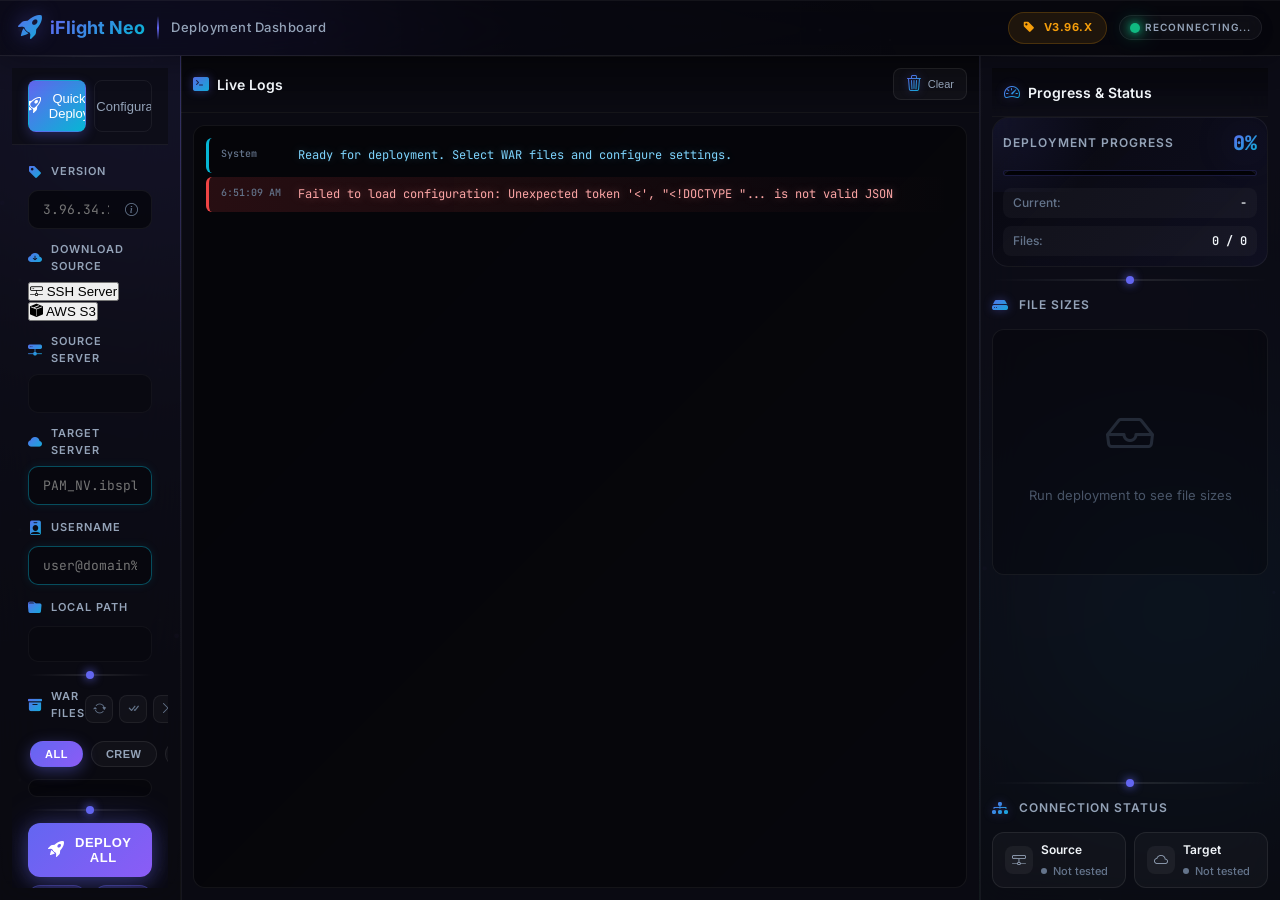
==== AWS_S3_Version/templates/index.html @ ea49a8cc "Add AWS S3 download integration and UI components in AWS_S3_Version folder" ====
<!DOCTYPE html>
<html lang="en">
<head>
    <meta charset="UTF-8">
    <meta name="viewport" content="width=device-width, initial-scale=1.0">
    <title>iFlight Neo - Deployment Dashboard</title>
    <link rel="preconnect" href="https://fonts.googleapis.com">
    <link rel="preconnect" href="https://fonts.gstatic.com" crossorigin>
    <link href="https://fonts.googleapis.com/css2?family=Inter:wght@300;400;500;600;700&family=JetBrains+Mono:wght@400;500&display=swap" rel="stylesheet">
    <link href="https://cdn.jsdelivr.net/npm/bootstrap-icons@1.10.0/font/bootstrap-icons.css" rel="stylesheet">
    <link href="/static/css/style.css" rel="stylesheet">
</head>
<body>
    <!-- Animated Background -->
    <div class="animated-bg">
        <div class="gradient-sphere sphere-1"></div>
        <div class="gradient-sphere sphere-2"></div>
        <div class="gradient-sphere sphere-3"></div>
    </div>
    
    <!-- Particle Canvas -->
    <canvas id="particle-canvas"></canvas>

    <!-- Top Header Bar -->
    <header class="top-header">
        <div class="header-left">
            <div class="logo">
                <i class="bi bi-rocket-takeoff-fill"></i>
                <span>iFlight Neo</span>
            </div>
            <span class="header-divider"></span>
            <span class="header-subtitle">Deployment Dashboard</span>
        </div>
        <div class="header-status">
            <div id="version-display-badge" class="version-badge" title="Current Selection">
                <i class="bi bi-tag-fill"></i>
                <span id="header-version-text">v3.96.x</span>
            </div>
            <div id="status-badge" class="status-badge">
                <div class="status-dot"></div>
                <span class="status-text">Disconnected</span>
            </div>
        </div>
    </header>

    <!-- Main 3-Column Layout -->
    <main class="main-container">
        <!-- LEFT COLUMN - Configuration -->
        <aside class="column column-left" data-column="left">
            <!-- Fullscreen Header (visible only in fullscreen mode) -->
            <div class="config-fullscreen-header">
                <div class="config-header-left">
                    <div class="config-header-logo">
                        <i class="bi bi-rocket-takeoff-fill"></i>
                        <span>iFlight Neo</span>
                    </div>
                    <div class="config-header-divider"></div>
                    <span class="config-header-title">System Configuration</span>
                </div>
                <div class="config-header-right">
                    <div class="config-header-status">
                        <i class="bi bi-shield-check"></i>
                        <span>Secure Mode</span>
                    </div>
                    <button class="btn-close-config" onclick="closeConfigFullscreen()">
                        <i class="bi bi-arrow-left"></i>
                        <span>Back to Deploy</span>
                    </button>
                </div>
            </div>
            
            <!-- Tab Navigation -->
            <div class="tab-navigation">
                <button class="tab-btn active" onclick="switchTab('deploy')" data-tab="deploy">
                    <i class="bi bi-rocket-takeoff"></i>
                    <span>Quick Deploy</span>
                </button>
                <button class="tab-btn" onclick="switchTab('config')" data-tab="config">
                    <i class="bi bi-gear-fill"></i>
                    <span>Configuration</span>
                </button>
            </div>

            <!-- Tab Content Container -->
            <div class="tab-content-wrapper">
                <!-- DEPLOY TAB -->
                <div id="deploy-tab" class="tab-content active">
                    <div class="tab-content-scroll">
                        <!-- Version Input -->
            <div class="config-section">
                <label class="config-label">
                    <i class="bi bi-tag-fill"></i> Version
                </label>
                <div class="input-with-icon">
                    <input type="text" class="config-input" id="version-input" placeholder="3.96.34.244">
                    <button class="input-icon-btn" id="version-info-btn" title="Version Info">
                        <i class="bi bi-info-circle"></i>
                    </button>
                </div>
            </div>

            <!-- Download Source Selector (SSH Server vs AWS S3) -->
            <div class="config-section">
                <label class="config-label">
                    <i class="bi bi-cloud-arrow-down-fill"></i> Download Source
                </label>
                <div class="source-segmented-control">
                    <button type="button" class="source-pill active" id="src-pill-ssh" onclick="setDownloadSource('ssh')">
                        <i class="bi bi-hdd-network"></i>
                        <span>SSH Server</span>
                    </button>
                    <button type="button" class="source-pill" id="src-pill-s3" onclick="setDownloadSource('s3')">
                        <i class="bi bi-box-seam-fill"></i>
                        <span>AWS S3</span>
                    </button>
                </div>
            </div>

            <!-- Server Config (SSH) -->
            <div class="config-section" id="source-ssh-container">
                <label class="config-label">
                    <i class="bi bi-hdd-network-fill"></i> Source Server
                </label>
                <input type="text" class="config-input readonly" id="source-server" readonly>
            </div>

            <!-- S3 Config Display -->
            <div class="config-section" id="source-s3-container" style="display: none;">
                <label class="config-label">
                    <i class="bi bi-cloud-check-fill"></i> AWS S3 Bucket
                </label>
                <div class="s3-info-box">
                    <div class="s3-info-badge"><i class="bi bi-box-seam"></i> <span id="s3-bucket-display">iflightdevrdits3</span></div>
                    <div class="s3-profile-tag"><i class="bi bi-person-badge"></i> Profile: <span id="s3-profile-display">iFlightCrew_Dev</span></div>
                </div>
            </div>

            <div class="config-section">
                <label class="config-label">
                    <i class="bi bi-cloud-fill"></i> Target Server
                </label>
                <input type="text" class="config-input editable" id="target-server" placeholder="PAM_NV.ibsplc.aero">
            </div>

            <div class="config-section">
                <label class="config-label">
                    <i class="bi bi-person-badge-fill"></i> Username
                </label>
                <input type="text" class="config-input editable" id="target-username" placeholder="user@domain%context%ip">
            </div>

            <div class="config-section">
                <label class="config-label">
                    <i class="bi bi-folder-fill"></i> Local Path
                </label>
                <input type="text" class="config-input readonly small-text" id="local-path" readonly>
            </div>

            <!-- WAR Files Selection -->
            <div class="section-divider"></div>
            <div class="config-section">
                <div class="section-header-with-actions">
                    <label class="config-label">
                        <i class="bi bi-archive-fill"></i> WAR Files
                    </label>
                    <div class="mini-actions">
                        <button class="mini-btn" id="fetch-wars-btn" onclick="fetchWarsFromSource()" title="Fetch available files from Source Server">
                            <i class="bi bi-arrow-repeat"></i>
                        </button>
                        <button class="mini-btn" onclick="selectAll()" title="Select All">
                            <i class="bi bi-check-all"></i>
                        </button>
                        <button class="mini-btn" onclick="deselectAll()" title="Deselect All">
                            <i class="bi bi-x-lg"></i>
                        </button>
                    </div>
                </div>
                <div id="war-files-filter" class="filter-pills">
                    <button class="filter-pill active" onclick="filterWarList('all')" data-filter="all">All</button>
                    <button class="filter-pill" onclick="filterWarList('crew')" data-filter="crew">Crew</button>
                    <button class="filter-pill" onclick="filterWarList('ops')" data-filter="ops">Ops</button>
                </div>
                <div id="war-files-list" class="war-files-grid">
                    <!-- WAR files loaded dynamically -->
                </div>
            </div>

            <!-- Action Buttons -->
            <div class="section-divider"></div>
            <div class="action-buttons">
                <button class="action-btn primary" id="deploy-btn" onclick="startDeployment()">
                    <i class="bi bi-rocket-takeoff-fill"></i>
                    <span>Deploy All</span>
                </button>
                <div class="action-row">
                    <button class="action-btn secondary" id="step1-btn" onclick="runStep(1)">
                        <i class="bi bi-cloud-download"></i>
                        <span>Step 1: Download</span>
                    </button>
                    <button class="action-btn secondary" id="step2-btn" onclick="runStep(2)">
                        <i class="bi bi-cloud-upload"></i>
                        <span>Step 2: Upload</span>
                    </button>
                    <button class="action-btn secondary" id="step3-btn" onclick="runStep(3)">
                        <i class="bi bi-folder-symlink"></i>
                        <span>Step 3: Deploy</span>
                    </button>
                </div>
                <div class="action-row">
                    <button class="action-btn outline" onclick="runSteps([1,2])" style="font-size: 11px;">
                        <i class="bi bi-lightning-charge"></i>
                        <span>Quick: Step 1+2</span>
                    </button>
                    <button class="action-btn outline" onclick="runSteps([2,3])" style="font-size: 11px;">
                        <i class="bi bi-lightning-charge"></i>
                        <span>Quick: Step 2+3</span>
                    </button>
                </div>
                <div class="action-row">
                    <button class="action-btn outline" onclick="checkServerConnection()">
                        <i class="bi bi-wifi"></i>
                        <span>Test</span>
                    </button>
                    <button class="action-btn warning" id="retry-btn" onclick="retryFailed()" style="display:none;">
                        <i class="bi bi-arrow-repeat"></i>
                        <span>Retry Failed</span>
                    </button>
                    <button class="action-btn danger" id="cancel-btn" onclick="cancelDeployment()" style="display:none;">
                        <i class="bi bi-stop-fill"></i>
                        <span>Cancel</span>
                    </button>
                </div>
                <label class="bypass-checkbox">
                    <input type="checkbox" id="bypass-network">
                    <span>Bypass network checks</span>
                </label>
                <div class="download-mode-group">
                    <label class="bypass-checkbox" title="Use multiple SSH connections to download files in parallel. Off = single session (safer, recommended for servers with connection limits)">
                        <input type="checkbox" id="parallel-download" onchange="toggleParallelThreads(this.checked)">
                        <i class="bi bi-layers-half" style="font-size:12px; margin-right:4px;"></i>
                        <span>Parallel download</span>
                    </label>
                    <div id="parallel-threads-container" class="parallel-threads-badge" style="display: none;">
                        <i class="bi bi-cpu-fill" style="font-size: 11px; color: #38bdf8;"></i>
                        <select id="parallel-threads" class="threads-select" title="Select number of parallel download threads">
                            <option value="2">2 threads</option>
                            <option value="4" selected>4 threads</option>
                            <option value="6">6 threads</option>
                            <option value="8">8 threads</option>
                            <option value="10">10 threads</option>
                        </select>
                    </div>
                </div>
            </div>
                    </div>
                </div>
                
                <!-- CONFIG TAB -->
                <div id="config-tab" class="tab-content">
                    <div class="tab-content-scroll">
                        <!-- Hero Header -->
                        <div class="config-hero">
                            <div class="config-hero-content">
                                <div class="config-hero-icon">
                                    <i class="bi bi-sliders2-vertical"></i>
                                </div>
                                <div class="config-hero-text">
                                    <h2>System Configuration</h2>
                                    <p>Manage deployment settings and server connections</p>
                                </div>
                            </div>
                            <div class="config-hero-badge">
                                <i class="bi bi-shield-check"></i>
                                <span>Secure</span>
                            </div>
                        </div>

                        <!-- Grid Layout for Cards -->
                        <div class="config-grid">
                             <!-- Source Server Card -->
                            <div class="config-card">
                                <div class="config-card-header">
                                    <div class="card-icon source">
                                        <i class="bi bi-hdd-network-fill"></i>
                                    </div>
                                    <div class="card-title">
                                        <h3>Source Server (SSH)</h3>
                                        <span class="card-subtitle">SSH Build artifact server</span>
                                    </div>
                                </div>
                                <div class="config-card-body">
                                    <div class="input-field">
                                        <label><i class="bi bi-globe"></i> Host</label>
                                        <input type="text" id="cfg-source-host" placeholder="10.246.26.148">
                                    </div>
                                    <div class="input-row">
                                        <div class="input-field">
                                            <label><i class="bi bi-person"></i> Username</label>
                                            <input type="text" id="cfg-source-username" placeholder="a-10266">
                                        </div>
                                        <div class="input-field small">
                                            <label><i class="bi bi-ethernet"></i> Port</label>
                                            <input type="number" id="cfg-source-port" value="22">
                                        </div>
                                    </div>
                                    <div class="input-field">
                                        <label><i class="bi bi-arrow-left-right"></i> Switch User</label>
                                        <input type="text" id="cfg-source-switch-user" placeholder="iflight_user">
                                    </div>
                                </div>
                            </div>

                            <!-- AWS S3 Storage Card -->
                            <div class="config-card aws-card">
                                <div class="config-card-header">
                                    <div class="card-icon aws">
                                        <i class="bi bi-box-seam-fill"></i>
                                    </div>
                                    <div class="card-title">
                                        <h3>AWS S3 Cloud Storage</h3>
                                        <span class="card-subtitle">Direct Cloud Download & SSO</span>
                                    </div>
                                </div>
                                <div class="config-card-body">
                                    <div class="input-field">
                                        <label><i class="bi bi-box"></i> S3 Bucket Name</label>
                                        <input type="text" id="cfg-s3-bucket" placeholder="iflightdevrdits3">
                                    </div>
                                    <div class="input-row">
                                        <div class="input-field">
                                            <label><i class="bi bi-person-badge"></i> SSO Profile</label>
                                            <input type="text" id="cfg-s3-profile" placeholder="iFlightCrew_Dev">
                                        </div>
                                        <div class="input-field small">
                                            <label><i class="bi bi-geo-alt"></i> Region</label>
                                            <input type="text" id="cfg-s3-region" value="ap-south-1">
                                        </div>
                                    </div>
                                    <div class="input-field">
                                        <label><i class="bi bi-diagram-2"></i> S3 Prefix Template</label>
                                        <input type="text" id="cfg-s3-prefix-template" placeholder="iFlight_Release/{version}/Wars/">
                                    </div>
                                    <div class="aws-actions-row">
                                        <button type="button" class="aws-btn primary" onclick="triggerAwsSsoLogin()">
                                            <i class="bi bi-key-fill"></i>
                                            <span>AWS SSO Login</span>
                                        </button>
                                        <button type="button" class="aws-btn secondary" onclick="testS3Access()">
                                            <i class="bi bi-lightning-charge"></i>
                                            <span>Test S3 Access</span>
                                        </button>
                                    </div>
                                </div>
                            </div>

                            <!-- Target Server Card (Routes) -->
                            <div class="config-card">
                                <div class="config-card-header">
                                    <div class="card-icon target">
                                        <i class="bi bi-cloud-upload-fill"></i>
                                    </div>
                                    <div class="card-title">
                                        <h3>Target Server Routes</h3>
                                        <span class="card-subtitle">Multiple PAM routes for load distribution</span>
                                    </div>
                                </div>
                                <div class="config-card-body">
                                    <div class="input-field small">
                                        <label><i class="bi bi-ethernet"></i> Port</label>
                                        <input type="number" id="cfg-target-port" value="22" placeholder="22">
                                    </div>
                                    <div style="margin-top: 15px;">
                                        <div style="display: flex; justify-content: space-between; align-items: center; margin-bottom: 10px;">
                                            <label style="margin: 0; font-size: 13px; color: var(--text-secondary);"><i class="bi bi-diagram-3"></i> Routes</label>
                                            <button class="mini-btn" onclick="addTargetRoute()" title="Add Route">
                                                <i class="bi bi-plus-lg"></i>
                                                <span>Add</span>
                                            </button>
                                        </div>
                                        <div id="target-routes-list" style="display: flex; flex-direction: column; gap: 10px; max-height: 300px; overflow-y: auto;"></div>
                                    </div>
                                </div>
                            </div>
                        </div>

                        <!-- Paths Section -->
                        <div class="config-section-large">
                            <div class="section-header-large">
                                <div class="section-icon">
                                    <i class="bi bi-folder-symlink-fill"></i>
                                </div>
                                <div class="section-title-large">
                                    <h3>Directory Paths</h3>
                                    <p>Configure source and destination directories</p>
                                </div>
                            </div>
                            <div class="paths-grid">
                                <div class="path-item">
                                    <div class="path-label">
                                        <i class="bi bi-folder-fill"></i>
                                        <span>Local Downloads</span>
                                    </div>
                                    <input type="text" id="cfg-local-path" placeholder="D:\RMT_TOOLS\Deployment_KE\downloads">
                                </div>
                                <div class="path-item">
                                    <div class="path-label">
                                        <i class="bi bi-box-arrow-down"></i>
                                        <span>Source Base</span>
                                    </div>
                                    <input type="text" id="cfg-source-base" placeholder="/iflightneo/S3_BUILD/NonMS/KE">
                                </div>
                                <div class="path-item">
                                    <div class="path-label">
                                        <i class="bi bi-tools"></i>
                                        <span>Target Utilities</span>
                                    </div>
                                    <input type="text" id="cfg-target-utilities" placeholder="/iflightneo/global/Utilities">
                                </div>
                                <div class="path-item">
                                    <div class="path-label">
                                        <i class="bi bi-box-arrow-up"></i>
                                        <span>Deployment Base</span>
                                    </div>
                                    <input type="text" id="cfg-target-deploy-base" placeholder="/iflightneo/global/PROD/ifl_prod_KE_crew/NonMS/Deployments">
                                </div>
                            </div>
                        </div>

                        <!-- Security & Credentials Section -->
                        <div class="config-section-large security-section">
                            <div class="section-header-large">
                                <div class="section-icon security">
                                    <i class="bi bi-shield-lock-fill"></i>
                                </div>
                                <div class="section-title-large">
                                    <h3>Security & Credentials</h3>
                                    <p>Update server passwords (stored in .env file)</p>
                                </div>
                            </div>
                            <div class="security-warning">
                                <i class="bi bi-exclamation-triangle-fill"></i>
                                <div>
                                    <strong>Security Note:</strong> Passwords are encrypted and stored in your local .env file.<br>
                                    Never share your .env file or commit it to version control.
                                </div>
                            </div>
                            <div class="passwords-grid">
                                <div class="password-item">
                                    <div class="password-label">
                                        <i class="bi bi-key-fill"></i>
                                        <span>Source Server Password</span>
                                    </div>
                                    <div class="password-input-group">
                                        <input type="password" id="cfg-source-password" placeholder="••••••••••">
                                        <button class="btn-toggle-password" onclick="togglePassword('cfg-source-password')" title="Show/Hide">
                                            <i class="bi bi-eye-fill"></i>
                                        </button>
                                    </div>
                                </div>
                                <div class="password-item">
                                    <div class="password-label">
                                        <i class="bi bi-key-fill"></i>
                                        <span>Target Server Password</span>
                                    </div>
                                    <div class="password-input-group">
                                        <input type="password" id="cfg-target-password" placeholder="••••••••••">
                                        <button class="btn-toggle-password" onclick="togglePassword('cfg-target-password')" title="Show/Hide">
                                            <i class="bi bi-eye-fill"></i>
                                        </button>
                                    </div>
                                </div>
                            </div>
                            <div class="security-actions">
                                <button class="security-btn" onclick="savePasswords()">
                                    <i class="bi bi-shield-check"></i>
                                    <span>Update Passwords</span>
                                </button>
                                <button class="security-btn secondary" onclick="clearPasswordFields()">
                                    <i class="bi bi-x-circle"></i>
                                    <span>Clear Fields</span>
                                </button>
                            </div>
                        </div>

                        <!-- WAR Mappings Section -->
                        <div class="config-section-large">
                            <div class="section-header-large">
                                <div class="section-icon">
                                    <i class="bi bi-diagram-3-fill"></i>
                                </div>
                                <div class="section-title-large">
                                    <h3>WAR File Mappings</h3>
                                    <p>Map WAR files to deployment folders</p>
                                </div>
                                <button class="btn-add-small" onclick="addWarMapping()">
                                    <i class="bi bi-plus-lg"></i>
                                </button>
                            </div>
                            <div class="mappings-table">
                                <div class="mappings-table-header">
                                    <span>WAR Prefix</span>
                                    <span>Deployment Folder</span>
                                    <span>Action</span>
                                </div>
                                <div id="war-mappings-list" class="mappings-table-body">
                                    <!-- Dynamic war mappings -->
                                </div>
                            </div>
                        </div>

                        <!-- Action Bar -->
                        <div class="config-action-bar">
                            <button class="action-bar-btn primary" onclick="saveConfiguration()">
                                <i class="bi bi-check-circle-fill"></i>
                                <span>Save Changes</span>
                            </button>
                            <button class="action-bar-btn secondary" onclick="loadConfiguration()">
                                <i class="bi bi-arrow-clockwise"></i>
                                <span>Reload</span>
                            </button>
                            <button class="action-bar-btn danger" onclick="resetConfiguration()">
                                <i class="bi bi-exclamation-triangle-fill"></i>
                                <span>Reset All</span>
                            </button>
                        </div>
                    </div>
                </div>
            </div>
        </aside>

        <!-- RESIZE HANDLE -->
        <div class="resize-handle" data-direction="left"></div>

        <!-- CENTER COLUMN - Live Logs -->
        <section class="column column-center" data-column="center">
            <div class="column-header">
                <i class="bi bi-terminal-fill"></i>
                <span>Live Logs</span>
                <button class="header-action-btn" onclick="clearLogs()">
                    <i class="bi bi-trash3"></i> Clear
                </button>
            </div>
            <div class="logs-wrapper">
                <div id="logs-container" class="logs-container">
                    <div class="log-entry log-info">
                        <span class="log-time">System</span>
                        <span class="log-message">Ready for deployment. Select WAR files and configure settings.</span>
                    </div>
                </div>
            </div>
        </section>

        <!-- RESIZE HANDLE -->
        <div class="resize-handle" data-direction="right"></div>

        <!-- RIGHT COLUMN - File Status -->
        <aside class="column column-right" data-column="right">
            <div class="column-header">
                <i class="bi bi-speedometer2"></i>
                <span>Progress & Status</span>
            </div>

            <!-- Progress Section -->
            <div class="progress-section">
                <div class="progress-header">
                    <span class="progress-label">Deployment Progress</span>
                    <span class="progress-value-display" id="progress-text">0%</span>
                </div>
                <div class="progress-bar-container">
                    <div class="progress-bar-bg">
                        <div class="progress-bar-fill" id="progress-bar" style="width: 0%"></div>
                    </div>
                </div>
                <div class="progress-info">
                    <div class="progress-info-item">
                        <span class="info-label">Current:</span>
                        <span class="info-value" id="current-file">-</span>
                    </div>
                    <div class="progress-info-item">
                        <span class="info-label">Files:</span>
                        <span class="info-value"><span id="completed-count">0</span> / <span id="total-count">0</span></span>
                    </div>
                </div>
            </div>

            <!-- File Sizes Section -->
            <div class="section-divider"></div>
            <div class="files-section">
                <div class="section-title">
                    <i class="bi bi-hdd-fill"></i>
                    <span>File Sizes</span>
                </div>
                <div class="files-list" id="file-sizes-container">
                    <div class="files-cards-wrapper">
                        <div id="file-sizes-body" class="files-cards-container">
                            <div class="empty-state">
                                <i class="bi bi-inbox"></i>
                                <span>Run deployment to see file sizes</span>
                            </div>
                        </div>
                    </div>
                </div>
            </div>

            <!-- Connection Status -->
            <div class="section-divider"></div>
            <div class="connection-section">
                <div class="section-title">
                    <i class="bi bi-diagram-3-fill"></i>
                    <span>Connection Status</span>
                </div>
                <div class="connection-grid">
                    <div class="connection-item" id="source-status">
                        <div class="conn-icon">
                            <i class="bi bi-hdd-network"></i>
                        </div>
                        <div class="conn-info">
                            <span class="conn-label">Source</span>
                            <span class="conn-status unknown">Not tested</span>
                        </div>
                    </div>
                    <div class="connection-item" id="target-status">
                        <div class="conn-icon">
                            <i class="bi bi-cloud"></i>
                        </div>
                        <div class="conn-info">
                            <span class="conn-label">Target</span>
                            <span class="conn-status unknown">Not tested</span>
                        </div>
                    </div>
                </div>
            </div>
        </aside>
    </main>

    <script src="/static/js/app.js"></script>
    <script>
        // Particle System
        const canvas = document.getElementById('particle-canvas');
        const ctx = canvas.getContext('2d');
        let particles = [];
        
        function resizeCanvas() {
            canvas.width = window.innerWidth;
            canvas.height = window.innerHeight;
        }
        
        class Particle {
            constructor() {
                this.reset();
            }
            
            reset() {
                this.x = Math.random() * canvas.width;
                this.y = Math.random() * canvas.height;
                this.size = Math.random() * 2 + 0.5;
                this.speedX = (Math.random() - 0.5) * 0.5;
                this.speedY = (Math.random() - 0.5) * 0.5;
                this.opacity = Math.random() * 0.5 + 0.2;
                this.hue = Math.random() * 60 + 220; // Blue to purple range
            }
            
            update() {
                this.x += this.speedX;
                this.y += this.speedY;
                
                if (this.x < 0 || this.x > canvas.width || 
                    this.y < 0 || this.y > canvas.height) {
                    this.reset();
                }
            }
            
            draw() {
                ctx.beginPath();
                ctx.arc(this.x, this.y, this.size, 0, Math.PI * 2);
                ctx.fillStyle = `hsla(${this.hue}, 70%, 60%, ${this.opacity})`;
                ctx.fill();
            }
        }
        
        function initParticles() {
            particles = [];
            for (let i = 0; i < 80; i++) {
                particles.push(new Particle());
            }
        }
        
        function connectParticles() {
            for (let i = 0; i < particles.length; i++) {
                for (let j = i + 1; j < particles.length; j++) {
                    const dx = particles[i].x - particles[j].x;
                    const dy = particles[i].y - particles[j].y;
                    const distance = Math.sqrt(dx * dx + dy * dy);
                    
                    if (distance < 120) {
                        ctx.beginPath();
                        ctx.strokeStyle = `rgba(99, 102, 241, ${0.1 * (1 - distance / 120)})`;
                        ctx.lineWidth = 0.5;
                        ctx.moveTo(particles[i].x, particles[i].y);
                        ctx.lineTo(particles[j].x, particles[j].y);
                        ctx.stroke();
                    }
                }
            }
        }
        
        function animateParticles() {
            ctx.clearRect(0, 0, canvas.width, canvas.height);
            
            particles.forEach(p => {
                p.update();
                p.draw();
            });
            
            connectParticles();
            requestAnimationFrame(animateParticles);
        }
        
        window.addEventListener('resize', () => {
            resizeCanvas();
        });
        
        resizeCanvas();
        initParticles();
        animateParticles();
        
        // Version info button
        document.getElementById('version-info-btn')?.addEventListener('click', function() {
            const v = document.getElementById('version-input').value || 'Not set';
            const t = document.getElementById('target-server').value || 'Not set';
            const u = document.getElementById('target-username').value || 'Not set';
            alert(`Configuration:\n\nVersion: ${v}\nTarget: ${t}\nUsername: ${u}\n\nPaths:\n• Source: /iflightneo/S3_BUILD/NonMS/KE/${v}/Wars\n• Target: /iflightneo/global/Utilities/${v}/Wars`);
        });
    </script>
</body>
</html>
---- static/css/style.css ----
/* ================================================
   iFlight Neo - PREMIUM 3-Column Dashboard
   Ultra Modern UI with Advanced Animations
   ================================================ */

:root {
    /* Color Palette */
    --bg-primary: #050508;
    --bg-secondary: #0a0a12;
    --bg-card: rgba(12, 12, 20, 0.75);
    --bg-card-hover: rgba(20, 20, 35, 0.85);
    --bg-input: rgba(8, 8, 15, 0.9);
    
    --accent-primary: #6366f1;
    --accent-secondary: #8b5cf6;
    --accent-cyan: #06b6d4;
    --accent-green: #10b981;
    --accent-orange: #f59e0b;
    --accent-red: #ef4444;
    --accent-pink: #ec4899;
    --accent-blue: #3b82f6;
    
    --text-primary: #f1f5f9;
    --text-secondary: #94a3b8;
    --text-muted: #64748b;
    
    --border-color: rgba(255, 255, 255, 0.06);
    --border-light: rgba(255, 255, 255, 0.1);
    --border-glow: rgba(99, 102, 241, 0.4);
    
    --glow-primary: rgba(99, 102, 241, 0.4);
    --glow-cyan: rgba(6, 182, 212, 0.4);
    --glow-green: rgba(16, 185, 129, 0.4);
    --glow-pink: rgba(236, 72, 153, 0.4);
    
    /* Glass Effect */
    --glass-bg: rgba(255, 255, 255, 0.03);
    --glass-border: rgba(255, 255, 255, 0.08);
    
    /* Spacing */
    --spacing-xs: 4px;
    --spacing-sm: 8px;
    --spacing-md: 12px;
    --spacing-lg: 16px;
    --spacing-xl: 24px;
    
    /* Transitions */
    --transition-fast: 0.15s cubic-bezier(0.4, 0, 0.2, 1);
    --transition-normal: 0.3s cubic-bezier(0.4, 0, 0.2, 1);
    --transition-slow: 0.5s cubic-bezier(0.4, 0, 0.2, 1);
    --transition-bounce: 0.5s cubic-bezier(0.34, 1.56, 0.64, 1);
}

/* Reset & Base */
*, *::before, *::after {
    box-sizing: border-box;
    margin: 0;
    padding: 0;
}

html, body {
    height: 100%;
    overflow: hidden;
}

body {
    font-family: 'Inter', -apple-system, BlinkMacSystemFont, sans-serif;
    background: var(--bg-primary);
    color: var(--text-primary);
    font-size: 13px;
    line-height: 1.5;
}

/* ================================================
   ANIMATED BACKGROUND - PARTICLES & GRADIENTS
   ================================================ */
.animated-bg {
    position: fixed;
    top: 0;
    left: 0;
    width: 100%;
    height: 100%;
    pointer-events: none;
    z-index: 0;
    overflow: hidden;
    background: 
        radial-gradient(ellipse at 10% 20%, rgba(99, 102, 241, 0.08) 0%, transparent 50%),
        radial-gradient(ellipse at 90% 80%, rgba(6, 182, 212, 0.06) 0%, transparent 50%),
        radial-gradient(ellipse at 50% 50%, rgba(139, 92, 246, 0.04) 0%, transparent 70%);
}

/* Floating Gradient Orbs */
.gradient-sphere {
    position: absolute;
    border-radius: 50%;
    filter: blur(80px);
    opacity: 0.5;
    mix-blend-mode: screen;
}

.sphere-1 {
    width: 600px;
    height: 600px;
    background: radial-gradient(circle, rgba(99, 102, 241, 0.6) 0%, rgba(139, 92, 246, 0.3) 50%, transparent 70%);
    top: -250px;
    left: -150px;
    animation: orbFloat1 25s ease-in-out infinite, orbPulse 8s ease-in-out infinite;
}

.sphere-2 {
    width: 500px;
    height: 500px;
    background: radial-gradient(circle, rgba(6, 182, 212, 0.5) 0%, rgba(59, 130, 246, 0.2) 50%, transparent 70%);
    top: 40%;
    right: -150px;
    animation: orbFloat2 30s ease-in-out infinite, orbPulse 10s ease-in-out infinite 2s;
}

.sphere-3 {
    width: 450px;
    height: 450px;
    background: radial-gradient(circle, rgba(236, 72, 153, 0.4) 0%, rgba(139, 92, 246, 0.2) 50%, transparent 70%);
    bottom: -150px;
    left: 35%;
    animation: orbFloat3 28s ease-in-out infinite, orbPulse 12s ease-in-out infinite 4s;
}

@keyframes orbFloat1 {
    0%, 100% { transform: translate(0, 0) rotate(0deg); }
    25% { transform: translate(80px, 60px) rotate(90deg); }
    50% { transform: translate(40px, 100px) rotate(180deg); }
    75% { transform: translate(-40px, 40px) rotate(270deg); }
}

@keyframes orbFloat2 {
    0%, 100% { transform: translate(0, 0) scale(1); }
    33% { transform: translate(-100px, -60px) scale(1.1); }
    66% { transform: translate(-50px, 60px) scale(0.9); }
}

@keyframes orbFloat3 {
    0%, 100% { transform: translate(0, 0) scale(1); }
    50% { transform: translate(60px, -80px) scale(1.15); }
}

@keyframes orbPulse {
    0%, 100% { opacity: 0.4; filter: blur(80px); }
    50% { opacity: 0.6; filter: blur(100px); }
}

/* Particle Stars */
.animated-bg::before {
    content: '';
    position: absolute;
    width: 100%;
    height: 100%;
    background-image: 
        radial-gradient(2px 2px at 20px 30px, rgba(255,255,255,0.3), transparent),
        radial-gradient(2px 2px at 40px 70px, rgba(255,255,255,0.2), transparent),
        radial-gradient(1px 1px at 90px 40px, rgba(255,255,255,0.4), transparent),
        radial-gradient(2px 2px at 160px 120px, rgba(255,255,255,0.2), transparent),
        radial-gradient(1px 1px at 230px 80px, rgba(255,255,255,0.3), transparent),
        radial-gradient(2px 2px at 300px 150px, rgba(255,255,255,0.15), transparent),
        radial-gradient(1px 1px at 400px 60px, rgba(255,255,255,0.4), transparent),
        radial-gradient(2px 2px at 500px 180px, rgba(255,255,255,0.2), transparent),
        radial-gradient(1px 1px at 600px 100px, rgba(255,255,255,0.3), transparent),
        radial-gradient(2px 2px at 700px 200px, rgba(255,255,255,0.15), transparent);
    background-repeat: repeat;
    background-size: 800px 250px;
    animation: particleDrift 60s linear infinite;
}

@keyframes particleDrift {
    0% { transform: translateY(0); }
    100% { transform: translateY(-250px); }
}

/* Moving Grid Lines */
.animated-bg::after {
    content: '';
    position: absolute;
    width: 100%;
    height: 100%;
    background-image: 
        linear-gradient(rgba(99, 102, 241, 0.03) 1px, transparent 1px),
        linear-gradient(90deg, rgba(99, 102, 241, 0.03) 1px, transparent 1px);
    background-size: 80px 80px;
    animation: gridMove 20s linear infinite;
    opacity: 0.5;
}

@keyframes gridMove {
    0% { transform: perspective(500px) rotateX(60deg) translateY(0); }
    100% { transform: perspective(500px) rotateX(60deg) translateY(80px); }
}

/* ================================================
   HEADER WITH GLASS EFFECT
   ================================================ */
.top-header {
    position: relative;
    z-index: 100;
    height: 56px;
    background: rgba(8, 8, 15, 0.8);
    backdrop-filter: blur(30px) saturate(180%);
    -webkit-backdrop-filter: blur(30px) saturate(180%);
    border-bottom: 1px solid var(--glass-border);
    display: flex;
    align-items: center;
    justify-content: space-between;
    padding: 0 var(--spacing-xl);
    box-shadow: 
        0 4px 30px rgba(0, 0, 0, 0.3),
        inset 0 1px 0 rgba(255, 255, 255, 0.05);
}

.header-left {
    display: flex;
    align-items: center;
    gap: var(--spacing-lg);
}

.logo {
    display: flex;
    align-items: center;
    gap: var(--spacing-sm);
    font-weight: 700;
    font-size: 18px;
}

.logo i {
    font-size: 24px;
    background: linear-gradient(135deg, var(--accent-primary), var(--accent-cyan));
    -webkit-background-clip: text;
    -webkit-text-fill-color: transparent;
    background-clip: text;
    animation: rocketFloat 3s ease-in-out infinite;
    filter: drop-shadow(0 0 10px var(--glow-primary));
}

@keyframes rocketFloat {
    0%, 100% { 
        transform: translateY(0) rotate(-5deg); 
        filter: drop-shadow(0 0 10px var(--glow-primary));
    }
    25% { transform: translateY(-4px) rotate(0deg); }
    50% { 
        transform: translateY(-2px) rotate(5deg); 
        filter: drop-shadow(0 0 20px var(--glow-cyan));
    }
    75% { transform: translateY(-5px) rotate(0deg); }
}

.logo span {
    background: linear-gradient(135deg, var(--accent-primary), var(--accent-cyan), var(--accent-pink));
    background-size: 200% 200%;
    -webkit-background-clip: text;
    -webkit-text-fill-color: transparent;
    background-clip: text;
    animation: textGradient 5s ease infinite;
}

@keyframes textGradient {
    0%, 100% { background-position: 0% 50%; }
    50% { background-position: 100% 50%; }
}

.header-divider {
    width: 2px;
    height: 24px;
    background: linear-gradient(180deg, transparent, var(--accent-primary), transparent);
    border-radius: 2px;
}

.header-subtitle {
    color: var(--text-secondary);
    font-weight: 500;
    letter-spacing: 0.5px;
    animation: subtitleFade 3s ease-in-out infinite;
}

@keyframes subtitleFade {
    0%, 100% { opacity: 0.7; }
    50% { opacity: 1; }
}

.header-status {
    display: flex;
    align-items: center;
    gap: 12px;
}

/* Version Badge with distinct accent */
.version-badge {
    display: flex;
    align-items: center;
    gap: 8px;
    padding: 6px 14px;
    background: rgba(245, 158, 11, 0.1);
    border: 1px solid rgba(245, 158, 11, 0.2);
    border-radius: 20px;
    color: var(--accent-orange);
    font-size: 11px;
    font-weight: 700;
    text-transform: uppercase;
    letter-spacing: 0.5px;
    transition: all 0.3s ease;
}

.version-badge i {
    font-size: 12px;
}

.version-badge:hover {
    background: rgba(245, 158, 11, 0.15);
    border-color: rgba(245, 158, 11, 0.4);
    box-shadow: 0 0 15px rgba(245, 158, 11, 0.2);
}

/* Status Indicator with Glow */
.status-badge {
    display: flex;
    align-items: center;
    gap: var(--spacing-sm);
    padding: 6px 16px;
    background: var(--glass-bg);
    border-radius: 25px;
    border: 1px solid var(--glass-border);
    transition: var(--transition-normal);
    box-shadow: 0 4px 15px rgba(0, 0, 0, 0.1);
    backdrop-filter: blur(10px);
    cursor: default;
}

.status-badge:hover {
    background: rgba(255, 255, 255, 0.06);
    border-color: var(--accent-green);
    box-shadow: 0 0 20px var(--glow-green);
}

.status-dot {
    width: 10px;
    height: 10px;
    border-radius: 50%;
    background: var(--accent-green);
    box-shadow: 
        0 0 10px var(--accent-green),
        0 0 20px var(--accent-green),
        0 0 30px rgba(16, 185, 129, 0.3);
    animation: statusGlow 2s ease-in-out infinite;
}

.status-indicator.warning .status-dot {
    background: var(--accent-orange);
    box-shadow: 
        0 0 10px var(--accent-orange),
        0 0 20px var(--accent-orange);
}

.status-indicator.error .status-dot {
    background: var(--accent-red);
    box-shadow: 
        0 0 10px var(--accent-red),
        0 0 20px var(--accent-red);
    animation: errorPulse 0.5s ease-in-out infinite;
}

.status-indicator.deploying .status-dot {
    background: var(--accent-cyan);
    box-shadow: 
        0 0 10px var(--accent-cyan),
        0 0 20px var(--accent-cyan);
    animation: deployPulse 1s ease-in-out infinite;
}

@keyframes statusGlow {
    0%, 100% { 
        transform: scale(1);
        box-shadow: 0 0 10px var(--accent-green), 0 0 20px var(--accent-green);
    }
    50% { 
        transform: scale(1.2);
        box-shadow: 0 0 15px var(--accent-green), 0 0 30px var(--accent-green), 0 0 40px rgba(16, 185, 129, 0.2);
    }
}

@keyframes errorPulse {
    0%, 100% { transform: scale(1); opacity: 1; }
    50% { transform: scale(1.3); opacity: 0.7; }
}

@keyframes deployPulse {
    0%, 100% { transform: scale(1); }
    50% { transform: scale(1.4); }
}

.status-text {
    font-size: 12px;
    font-weight: 600;
    color: var(--text-secondary);
    text-transform: uppercase;
    letter-spacing: 1px;
}

/* Spin animation for icons */
.bi-spin {
    display: inline-block;
    animation: spin 1s linear infinite;
}

@keyframes spin {
    from { transform: rotate(0deg); }
    to { transform: rotate(360deg); }
}

/* ================================================
   MAIN 3-COLUMN LAYOUT (WITH RESIZE HANDLES)
   ================================================ */
.main-container {
    position: relative;
    z-index: 10;
    display: grid;
    /* Prioritize the Right Column: Left is flexible, Middle takes remaining, Right is stable */
    grid-template-columns: minmax(220px, 18%) 4px 1fr 4px minmax(320px, 22%);
    gap: 0;
    height: calc(100vh - 56px);
    background: linear-gradient(180deg, rgba(99, 102, 241, 0.1), transparent);
}

/* RESIZE HANDLES */
.resize-handle {
    position: relative;
    background: transparent;
    cursor: col-resize;
    transition: background-color var(--transition-normal);
    z-index: 100;
    user-select: none;
    display: flex;
    align-items: center;
    justify-content: center;
}

.resize-handle::before {
    content: '';
    position: absolute;
    top: 0;
    width: 2px;
    height: 100%;
    background: rgba(255, 255, 255, 0.05);
    transition: all var(--transition-normal);
}

.resize-handle:hover::before {
    width: 3px;
    background: linear-gradient(180deg, 
        rgba(99, 102, 241, 0.6),
        rgba(139, 92, 246, 0.6)
    );
    box-shadow: 
        0 0 10px rgba(99, 102, 241, 0.5),
        0 0 20px rgba(139, 92, 246, 0.3);
}

.resize-handle.resizing::before {
    width: 4px;
    background: linear-gradient(180deg, 
        var(--accent-primary),
        var(--accent-secondary)
    );
    box-shadow: 
        0 0 15px rgba(99, 102, 241, 0.8),
        0 0 30px rgba(139, 92, 246, 0.5);
}

.resize-handle:active {
    background: rgba(99, 102, 241, 0.1);
}

.column {
    background: var(--bg-card);
    backdrop-filter: blur(20px);
    -webkit-backdrop-filter: blur(20px);
    display: flex;
    flex-direction: column;
    overflow: hidden;
    position: relative;
    animation: columnSlideIn 0.6s cubic-bezier(0.34, 1.56, 0.64, 1) forwards;
    opacity: 0;
}

.column-left { animation-delay: 0.1s; }
.column-center { animation-delay: 0.2s; }
.column-right { animation-delay: 0.3s; }

@keyframes columnSlideIn {
    from {
        opacity: 0;
        transform: translateY(30px);
    }
    to {
        opacity: 1;
        transform: translateY(0);
    }
}

/* Glass Border Effect */
.column::before {
    content: '';
    position: absolute;
    top: 0;
    left: 0;
    right: 0;
    height: 1px;
    background: linear-gradient(90deg, transparent, rgba(255,255,255,0.1), transparent);
}

.column-header {
    display: flex;
    align-items: center;
    gap: var(--spacing-sm);
    padding: var(--spacing-lg);
    background: linear-gradient(180deg, rgba(0, 0, 0, 0.4), transparent);
    border-bottom: 1px solid var(--border-color);
    font-weight: 600;
    font-size: 14px;
    flex-shrink: 0;
    position: relative;
}

/* Shimmer effect on header */
.column-header::after {
    content: '';
    position: absolute;
    top: 0;
    left: -100%;
    width: 100%;
    height: 100%;
    background: linear-gradient(90deg, transparent, rgba(255,255,255,0.03), transparent);
    animation: headerShimmer 8s ease-in-out infinite;
}

@keyframes headerShimmer {
    0%, 100% { left: -100%; }
    50% { left: 100%; }
}

.column-header i {
    font-size: 16px;
    background: linear-gradient(135deg, var(--accent-primary), var(--accent-cyan));
    -webkit-background-clip: text;
    -webkit-text-fill-color: transparent;
    background-clip: text;
    filter: drop-shadow(0 0 5px var(--glow-primary));
}

.header-action-btn {
    margin-left: auto;
    padding: 6px 12px;
    background: var(--glass-bg);
    border: 1px solid var(--glass-border);
    border-radius: 8px;
    color: var(--text-secondary);
    font-size: 11px;
    cursor: pointer;
    transition: var(--transition-normal);
    display: flex;
    align-items: center;
    gap: 6px;
    position: relative;
    overflow: hidden;
}

.header-action-btn::before {
    content: '';
    position: absolute;
    top: 50%;
    left: 50%;
    width: 0;
    height: 0;
    background: rgba(239, 68, 68, 0.3);
    border-radius: 50%;
    transform: translate(-50%, -50%);
    transition: width 0.4s, height 0.4s;
}

.header-action-btn:hover::before {
    width: 200px;
    height: 200px;
}

.header-action-btn:hover {
    border-color: var(--accent-red);
    color: var(--accent-red);
}

/* ================================================
   LEFT COLUMN - Configuration
   ================================================ */
.column-left {
    overflow-y: auto;
    padding: var(--spacing-lg);
}

.column-left::-webkit-scrollbar {
    width: 6px;
}

.column-left::-webkit-scrollbar-track {
    background: transparent;
}

.column-left::-webkit-scrollbar-thumb {
    background: linear-gradient(180deg, var(--accent-primary), var(--accent-cyan));
    border-radius: 3px;
}

.config-section {
    margin-bottom: var(--spacing-lg);
    animation: fadeInUp 0.5s ease forwards;
    opacity: 0;
}

.config-section:nth-child(1) { animation-delay: 0.1s; }
.config-section:nth-child(2) { animation-delay: 0.15s; }
.config-section:nth-child(3) { animation-delay: 0.2s; }
.config-section:nth-child(4) { animation-delay: 0.25s; }
.config-section:nth-child(5) { animation-delay: 0.3s; }

@keyframes fadeInUp {
    from {
        opacity: 0;
        transform: translateY(15px);
    }
    to {
        opacity: 1;
        transform: translateY(0);
    }
}

.config-label {
    display: flex;
    align-items: center;
    gap: 8px;
    font-size: 11px;
    font-weight: 600;
    color: var(--text-secondary);
    margin-bottom: 8px;
    text-transform: uppercase;
    letter-spacing: 1px;
}

.config-label i {
    font-size: 14px;
    background: linear-gradient(135deg, var(--accent-primary), var(--accent-cyan));
    -webkit-background-clip: text;
    -webkit-text-fill-color: transparent;
    background-clip: text;
}

/* Input Fields with Glow */
.config-input {
    width: 100%;
    padding: 10px 14px;
    background: var(--bg-input);
    border: 1px solid var(--border-color);
    border-radius: 10px;
    color: var(--text-primary);
    font-size: 13px;
    font-family: 'JetBrains Mono', monospace;
    transition: var(--transition-normal);
    position: relative;
}

.config-input:focus {
    outline: none;
    border-color: var(--accent-primary);
    box-shadow: 
        0 0 0 3px var(--glow-primary),
        0 0 20px var(--glow-primary),
        inset 0 0 20px rgba(99, 102, 241, 0.05);
    background: rgba(99, 102, 241, 0.05);
}

.config-input.readonly {
    color: var(--text-muted);
    cursor: not-allowed;
    opacity: 0.7;
}

.config-input.editable:not(:focus) {
    border-color: rgba(6, 182, 212, 0.4);
    box-shadow: 0 0 10px rgba(6, 182, 212, 0.1);
}

.config-input.editable:hover:not(:focus) {
    border-color: var(--accent-cyan);
    box-shadow: 0 0 15px rgba(6, 182, 212, 0.2);
}

.config-input.small-text {
    font-size: 11px;
}

.input-with-icon {
    position: relative;
    display: flex;
}

.input-with-icon .config-input {
    padding-right: 42px;
}

.input-icon-btn {
    position: absolute;
    right: 6px;
    top: 50%;
    transform: translateY(-50%);
    width: 30px;
    height: 30px;
    border: none;
    background: transparent;
    color: var(--text-muted);
    border-radius: 8px;
    cursor: pointer;
    transition: var(--transition-normal);
}

.input-icon-btn:hover {
    background: var(--accent-primary);
    color: white;
    transform: translateY(-50%) scale(1.1);
    box-shadow: 0 0 15px var(--glow-primary);
}

.section-divider {
    height: 2px;
    background: linear-gradient(90deg, transparent, var(--border-light), transparent);
    margin: var(--spacing-xl) 0;
    position: relative;
}

/* Target Routes Styling */
#target-routes-list::-webkit-scrollbar {
    width: 6px;
}

#target-routes-list::-webkit-scrollbar-thumb {
    background: var(--accent-primary);
    border-radius: 3px;
}

.route-item input:focus {
    outline: none;
    border-color: var(--accent-primary) !important;
    box-shadow: 0 0 0 3px rgba(99, 102, 241, 0.2) !important;
}

.route-item .btn-remove-route:hover {
    background: rgba(239, 68, 68, 0.3) !important;
    transform: scale(1.05);
}


.section-divider::before {
    content: '';
    position: absolute;
    top: 50%;
    left: 50%;
    transform: translate(-50%, -50%);
    width: 8px;
    height: 8px;
    background: var(--accent-primary);
    border-radius: 50%;
    box-shadow: 0 0 10px var(--accent-primary);
}

@media (max-width: 1366px) {
    .section-divider {
        margin: 12px 0;
    }
}

.section-header-with-actions {
    display: flex;
    align-items: center;
    justify-content: space-between;
    margin-bottom: 10px;
}

.mini-actions {
    display: flex;
    gap: 6px;
}

.mini-btn {
    width: 28px;
    height: 28px;
    border: 1px solid var(--border-color);
    background: var(--glass-bg);
    border-radius: 8px;
    color: var(--text-muted);
    cursor: pointer;
    transition: var(--transition-bounce);
    display: flex;
    align-items: center;
    justify-content: center;
    position: relative;
    overflow: hidden;
}

.mini-btn::after {
    content: '';
    position: absolute;
    width: 100%;
    height: 100%;
    background: linear-gradient(135deg, var(--accent-primary), var(--accent-cyan));
    opacity: 0;
    transition: var(--transition-normal);
}

.mini-btn:hover {
    transform: scale(1.15);
    border-color: var(--accent-primary);
    color: white;
    box-shadow: 0 0 20px var(--glow-primary);
}

.mini-btn:hover::after {
    opacity: 1;
    z-index: -1;
}

/* Module Filter Pills */
.filter-pills {
    display: flex;
    gap: 8px;
    margin-bottom: 10px;
    padding: 2px;
}

.filter-pill {
    padding: 6px 14px;
    border-radius: 20px;
    border: 1px solid var(--glass-border);
    background: var(--glass-bg);
    color: var(--text-secondary);
    font-size: 11px;
    font-weight: 600;
    cursor: pointer;
    transition: all 0.3s cubic-bezier(0.4, 0, 0.2, 1);
    text-transform: uppercase;
    letter-spacing: 0.5px;
}

.filter-pill:hover {
    background: rgba(255, 255, 255, 0.08);
    border-color: var(--border-light);
    color: var(--text-primary);
    transform: translateY(-1px);
}

.filter-pill.active {
    background: linear-gradient(135deg, var(--accent-primary), var(--accent-secondary));
    border-color: transparent;
    color: white;
    box-shadow: 0 4px 15px var(--glow-primary);
}

/* WAR Files Grid - Glass Cards */
.war-files-grid {
    display: flex;
    flex-direction: column;
    gap: 6px;
    max-height: 180px;
    overflow-y: auto;
    padding: 8px;
    background: rgba(0, 0, 0, 0.3);
    border-radius: 12px;
    border: 1px solid var(--border-color);
}

.war-files-grid::-webkit-scrollbar {
    width: 4px;
}

.war-files-grid::-webkit-scrollbar-thumb {
    background: var(--accent-primary);
    border-radius: 2px;
}

.war-item {
    display: flex;
    align-items: center;
    gap: 10px;
    padding: 8px 12px;
    background: var(--glass-bg);
    border: 1px solid transparent;
    border-radius: 8px;
    cursor: pointer;
    transition: var(--transition-normal);
    position: relative;
    overflow: hidden;
}

.war-item::before {
    content: '';
    position: absolute;
    top: 0;
    left: -100%;
    width: 100%;
    height: 100%;
    background: linear-gradient(90deg, transparent, rgba(255,255,255,0.05), transparent);
    transition: var(--transition-slow);
}

.war-item:hover::before {
    left: 100%;
}

.war-item:hover {
    background: rgba(255, 255, 255, 0.06);
    border-color: var(--border-light);
    transform: translateX(5px);
}

.war-item input[type="checkbox"] {
    width: 18px;
    height: 18px;
    accent-color: var(--accent-primary);
    cursor: pointer;
}

.war-item label {
    font-size: 12px;
    color: var(--text-secondary);
    cursor: pointer;
    flex: 1;
    transition: var(--transition-fast);
}

.war-item:has(input:checked) {
    background: linear-gradient(135deg, rgba(99, 102, 241, 0.15), rgba(6, 182, 212, 0.1));
    border-color: rgba(99, 102, 241, 0.4);
    box-shadow: 0 0 15px rgba(99, 102, 241, 0.15);
}

.war-item:has(input:checked) label {
    color: var(--text-primary);
    font-weight: 500;
}

/* ================================================
   ACTION BUTTONS - Premium Design
   ================================================ */
.action-buttons {
    display: flex;
    flex-direction: column;
    gap: var(--spacing-sm);
}

.action-btn {
    display: flex;
    align-items: center;
    justify-content: center;
    gap: 10px;
    padding: 12px 20px;
    border: none;
    border-radius: 12px;
    font-size: 13px;
    font-weight: 600;
    cursor: pointer;
    transition: var(--transition-normal);
    position: relative;
    overflow: hidden;
    text-transform: uppercase;
    letter-spacing: 0.5px;
}

.action-btn i {
    font-size: 16px;
    transition: var(--transition-bounce);
}

.action-btn:hover i {
    transform: scale(1.2);
}

/* Ripple Effect */
.action-btn::before {
    content: '';
    position: absolute;
    top: 50%;
    left: 50%;
    width: 0;
    height: 0;
    background: rgba(255, 255, 255, 0.3);
    border-radius: 50%;
    transform: translate(-50%, -50%);
    transition: width 0.6s, height 0.6s;
}

.action-btn:active::before {
    width: 400px;
    height: 400px;
}

/* Primary Deploy Button */
.action-btn.primary {
    background: linear-gradient(135deg, var(--accent-primary), var(--accent-secondary), var(--accent-pink));
    background-size: 200% 200%;
    color: white;
    box-shadow: 
        0 4px 20px var(--glow-primary),
        0 0 40px rgba(99, 102, 241, 0.2);
    animation: gradientShift 5s ease infinite;
}

@keyframes gradientShift {
    0%, 100% { background-position: 0% 50%; }
    50% { background-position: 100% 50%; }
}

.action-btn.primary::after {
    content: '';
    position: absolute;
    top: -2px;
    left: -2px;
    right: -2px;
    bottom: -2px;
    background: linear-gradient(135deg, var(--accent-primary), var(--accent-cyan), var(--accent-pink), var(--accent-primary));
    background-size: 400% 400%;
    border-radius: 14px;
    z-index: -1;
    animation: borderRotate 3s linear infinite;
    opacity: 0;
    transition: var(--transition-normal);
}

@keyframes borderRotate {
    0% { background-position: 0% 50%; }
    100% { background-position: 400% 50%; }
}

.action-btn.primary:hover::after {
    opacity: 1;
}

.action-btn.primary:hover {
    transform: translateY(-3px) scale(1.02);
    box-shadow: 
        0 8px 30px var(--glow-primary),
        0 0 60px rgba(99, 102, 241, 0.3);
}

.action-btn.primary:active {
    transform: translateY(0) scale(0.98);
}

.action-btn.primary:disabled {
    opacity: 0.5;
    cursor: not-allowed;
    transform: none;
    animation: none;
}

.action-row {
    display: grid;
    grid-template-columns: 1fr 1fr;
    gap: var(--spacing-sm);
}

.action-btn.secondary {
    background: linear-gradient(135deg, rgba(99, 102, 241, 0.2), rgba(139, 92, 246, 0.15));
    color: var(--accent-primary);
    border: 1px solid rgba(99, 102, 241, 0.3);
    backdrop-filter: blur(10px);
}

.action-btn.secondary:hover {
    background: linear-gradient(135deg, rgba(99, 102, 241, 0.35), rgba(139, 92, 246, 0.25));
    border-color: var(--accent-primary);
    box-shadow: 0 0 25px var(--glow-primary);
    transform: translateY(-2px);
}

.action-btn.outline {
    background: transparent;
    color: var(--accent-cyan);
    border: 2px solid var(--accent-cyan);
    position: relative;
}

.action-btn.outline::after {
    content: '';
    position: absolute;
    inset: 0;
    background: var(--accent-cyan);
    opacity: 0;
    transition: var(--transition-normal);
    border-radius: 10px;
}

.action-btn.outline:hover {
    color: white;
    box-shadow: 
        0 0 20px var(--glow-cyan),
        inset 0 0 20px rgba(6, 182, 212, 0.2);
}

.action-btn.outline:hover::after {
    opacity: 0.15;
}

.action-btn.danger {
    background: linear-gradient(135deg, rgba(239, 68, 68, 0.2), rgba(220, 38, 38, 0.15));
    color: var(--accent-red);
    border: 1px solid rgba(239, 68, 68, 0.3);
}

.action-btn.danger:hover {
    background: linear-gradient(135deg, rgba(239, 68, 68, 0.35), rgba(220, 38, 38, 0.25));
    border-color: var(--accent-red);
    box-shadow: 0 0 25px rgba(239, 68, 68, 0.3);
    transform: translateY(-2px);
}

.action-btn.warning {
    background: linear-gradient(135deg, rgba(251, 191, 36, 0.2), rgba(245, 158, 11, 0.15));
    color: #fbbf24;
    border: 1px solid rgba(251, 191, 36, 0.3);
}

.action-btn.warning:hover {
    background: linear-gradient(135deg, rgba(251, 191, 36, 0.35), rgba(245, 158, 11, 0.25));
    border-color: #fbbf24;
    box-shadow: 0 0 25px rgba(251, 191, 36, 0.3);
    transform: translateY(-2px);
}

.bypass-checkbox {
    display: flex;
    align-items: center;
    gap: 10px;
    padding: 10px;
    font-size: 11px;
    color: var(--text-muted);
    cursor: pointer;
    border-radius: 8px;
    transition: var(--transition-fast);
}

.bypass-checkbox:hover {
    background: var(--glass-bg);
}

.bypass-checkbox input {
    accent-color: var(--accent-orange);
    width: 16px;
    height: 16px;
}

/* ================================================
   CENTER COLUMN - Live Logs
   ================================================ */
.column-center {
    background: var(--bg-secondary);
}

.logs-wrapper {
    flex: 1;
    overflow: hidden;
    padding: var(--spacing-md);
}

.logs-container {
    height: 100%;
    overflow-y: auto;
    padding: var(--spacing-md);
    background: linear-gradient(135deg, rgba(0, 0, 0, 0.5), rgba(0, 0, 0, 0.3));
    border-radius: 12px;
    border: 1px solid var(--border-color);
    font-family: 'JetBrains Mono', monospace;
    font-size: 12px;
    position: relative;
}

/* Terminal Scanline Effect */
.logs-container::before {
    content: '';
    position: absolute;
    top: 0;
    left: 0;
    right: 0;
    bottom: 0;
    background: repeating-linear-gradient(
        0deg,
        transparent,
        transparent 2px,
        rgba(0, 0, 0, 0.03) 2px,
        rgba(0, 0, 0, 0.03) 4px
    );
    pointer-events: none;
    animation: scanlines 10s linear infinite;
}

@keyframes scanlines {
    0% { transform: translateY(0); }
    100% { transform: translateY(4px); }
}

.logs-container::-webkit-scrollbar {
    width: 8px;
}

.logs-container::-webkit-scrollbar-track {
    background: rgba(0, 0, 0, 0.3);
    border-radius: 4px;
}

.logs-container::-webkit-scrollbar-thumb {
    background: linear-gradient(180deg, var(--accent-primary), var(--accent-cyan));
    border-radius: 4px;
    box-shadow: 0 0 10px var(--glow-primary);
}

.log-entry {
    display: flex;
    gap: 12px;
    padding: 8px 12px;
    margin-bottom: 4px;
    border-radius: 6px;
    border-left: 3px solid transparent;
    animation: logSlideIn 0.4s cubic-bezier(0.34, 1.56, 0.64, 1);
    position: relative;
}

@keyframes logSlideIn {
    from { 
        opacity: 0; 
        transform: translateX(-20px) scale(0.95);
    }
    to { 
        opacity: 1; 
        transform: translateX(0) scale(1);
    }
}

/* New Log Highlight */
.log-entry.new {
    animation: logHighlight 1s ease;
}

@keyframes logHighlight {
    0% { background: rgba(99, 102, 241, 0.3); }
    100% { background: transparent; }
}

.log-time {
    flex-shrink: 0;
    font-size: 10px;
    color: var(--text-muted);
    min-width: 65px;
    font-weight: 500;
}

.log-message {
    flex: 1;
    word-break: break-word;
    line-height: 1.6;
}

/* Log Types with Glow */
.log-info {
    border-left-color: var(--accent-cyan);
}
.log-info .log-message { 
    color: #7dd3fc;
    text-shadow: 0 0 10px rgba(125, 211, 252, 0.3);
}

.log-success {
    background: linear-gradient(90deg, rgba(16, 185, 129, 0.1), transparent);
    border-left-color: var(--accent-green);
}
.log-success .log-message { 
    color: #6ee7b7;
    text-shadow: 0 0 10px rgba(110, 231, 183, 0.3);
}

.log-warning {
    background: linear-gradient(90deg, rgba(245, 158, 11, 0.1), transparent);
    border-left-color: var(--accent-orange);
}
.log-warning .log-message { 
    color: #fcd34d;
    text-shadow: 0 0 10px rgba(252, 211, 77, 0.3);
}

.log-error {
    background: linear-gradient(90deg, rgba(239, 68, 68, 0.15), transparent);
    border-left-color: var(--accent-red);
    animation: logSlideIn 0.4s cubic-bezier(0.34, 1.56, 0.64, 1), errorShake 0.5s ease;
}
.log-error .log-message { 
    color: #fca5a5;
    text-shadow: 0 0 10px rgba(252, 165, 165, 0.4);
}

@keyframes errorShake {
    0%, 100% { transform: translateX(0); }
    20% { transform: translateX(-5px); }
    40% { transform: translateX(5px); }
    60% { transform: translateX(-3px); }
    80% { transform: translateX(3px); }
}

/* ================================================
   RIGHT COLUMN - Progress & Status
   ================================================ */
.column-right {
    overflow-y: auto;
    overflow-x: hidden;
    padding: 12px;
}

.column-right::-webkit-scrollbar {
    width: 6px;
}

.column-right::-webkit-scrollbar-thumb {
    background: linear-gradient(180deg, var(--accent-primary), var(--accent-cyan));
    border-radius: 3px;
}

/* Progress Section - Premium Card */
.progress-section {
    padding: 12px;
    background: linear-gradient(135deg, rgba(0, 0, 0, 0.3), rgba(99, 102, 241, 0.05));
    border-radius: 16px;
    border: 1px solid var(--border-color);
    position: relative;
    overflow: hidden;
}

/* Animated Corner Glow */
.progress-section::before {
    content: '';
    position: absolute;
    top: -50%;
    left: -50%;
    width: 100%;
    height: 100%;
    background: radial-gradient(circle, var(--glow-primary), transparent 70%);
    opacity: 0.3;
    animation: cornerGlow 8s ease-in-out infinite;
}

@keyframes cornerGlow {
    0%, 100% { transform: translate(0, 0); }
    25% { transform: translate(100%, 0); }
    50% { transform: translate(100%, 100%); }
    75% { transform: translate(0, 100%); }
}

.progress-header {
    display: flex;
    justify-content: space-between;
    align-items: center;
    margin-bottom: var(--spacing-lg);
    position: relative;
    z-index: 1;
}

.progress-label {
    font-size: 12px;
    font-weight: 600;
    color: var(--text-secondary);
    text-transform: uppercase;
    letter-spacing: 1px;
}

.progress-value-display {
    font-size: clamp(20px, 4vw, 32px); /* Responsive font size */
    font-weight: 800;
    font-family: 'JetBrains Mono', monospace;
    background: linear-gradient(135deg, var(--accent-primary), var(--accent-cyan), var(--accent-green));
    background-size: 200% 200%;
    -webkit-background-clip: text;
    -webkit-text-fill-color: transparent;
    background-clip: text;
    animation: progressTextGlow 3s ease infinite;
    filter: drop-shadow(0 0 20px var(--glow-primary));
}

@keyframes progressTextGlow {
    0%, 100% { 
        background-position: 0% 50%;
        filter: drop-shadow(0 0 20px var(--glow-primary));
    }
    50% { 
        background-position: 100% 50%;
        filter: drop-shadow(0 0 30px var(--glow-cyan));
    }
}

.progress-bar-container {
    margin-bottom: var(--spacing-lg);
    position: relative;
    z-index: 1;
}

.progress-bar-bg {
    height: 14px;
    background: rgba(0, 0, 0, 0.5);
    border-radius: 7px;
    overflow: hidden;
    box-shadow: 
        inset 0 2px 4px rgba(0, 0, 0, 0.5),
        0 0 0 1px var(--border-color);
    position: relative;
}

.progress-bar-fill {
    height: 100%;
    background: linear-gradient(90deg, 
        var(--accent-primary), 
        var(--accent-cyan), 
        var(--accent-green),
        var(--accent-cyan),
        var(--accent-primary)
    );
    background-size: 300% 100%;
    border-radius: 7px;
    transition: width 0.5s cubic-bezier(0.34, 1.56, 0.64, 1);
    animation: progressBarFlow 3s linear infinite;
    position: relative;
    box-shadow: 
        0 0 20px var(--glow-primary),
        0 0 40px var(--glow-cyan);
}

@keyframes progressBarFlow {
    0% { background-position: 0% 50%; }
    100% { background-position: 300% 50%; }
}

/* Progress Bar Shine */
.progress-bar-fill::before {
    content: '';
    position: absolute;
    top: 0;
    left: 0;
    right: 0;
    height: 50%;
    background: linear-gradient(180deg, rgba(255,255,255,0.3), transparent);
    border-radius: 7px 7px 0 0;
}

/* Progress Bar Moving Light */
.progress-bar-fill::after {
    content: '';
    position: absolute;
    top: 0;
    left: -100%;
    width: 100%;
    height: 100%;
    background: linear-gradient(90deg, 
        transparent,
        rgba(255, 255, 255, 0.4),
        transparent
    );
    animation: progressShine 2s ease-in-out infinite;
}

@keyframes progressShine {
    0% { left: -100%; }
    100% { left: 100%; }
}

/* Progress Particles */
.progress-bar-fill.active::before {
    animation: particleBurst 0.5s ease infinite;
}

.progress-info {
    display: flex;
    flex-direction: column;
    gap: 8px;
    position: relative;
    z-index: 1;
}

.progress-info-item {
    display: flex;
    justify-content: space-between;
    font-size: 12px;
    padding: 6px 10px;
    background: var(--glass-bg);
    border-radius: 8px;
}

.info-label {
    color: var(--text-muted);
    font-weight: 500;
}

.info-value {
    color: var(--text-primary);
    font-family: 'JetBrains Mono', monospace;
    font-weight: 600;
}

/* File Sizes Section */
.files-section {
    flex: 1;
    animation: fadeInUp 0.5s ease 0.4s forwards;
    opacity: 0;
}

.section-title {
    display: flex;
    align-items: center;
    gap: 10px;
    font-size: 12px;
    font-weight: 600;
    color: var(--text-secondary);
    margin-bottom: var(--spacing-md);
    text-transform: uppercase;
    letter-spacing: 1px;
}

.section-title i {
    font-size: 16px;
    background: linear-gradient(135deg, var(--accent-primary), var(--accent-cyan));
    -webkit-background-clip: text;
    -webkit-text-fill-color: transparent;
    background-clip: text;
    filter: drop-shadow(0 0 5px var(--glow-primary));
}

.files-table-wrapper {
    max-height: 500px;
    overflow-y: auto;
    border-radius: 12px;
    background: rgba(0, 0, 0, 0.25);
    border: 1px solid var(--border-color);
}

/* Modern Card-Based File Display */
.files-cards-wrapper {
    max-height: 55vh; /* Increased from 40vh to give more space */
    min-height: 150px;
    overflow-y: auto;
    overflow-x: hidden;
    border-radius: 12px;
    background: rgba(0, 0, 0, 0.25);
    border: 1px solid var(--border-color);
    padding: 8px;
}

.files-cards-wrapper::-webkit-scrollbar {
    width: 8px;
}

.files-cards-wrapper::-webkit-scrollbar-thumb {
    background: linear-gradient(180deg, var(--accent-primary), var(--accent-cyan));
    border-radius: 4px;
}

.files-cards-wrapper::-webkit-scrollbar-track {
    background: rgba(0, 0, 0, 0.3);
    border-radius: 4px;
}

.files-cards-container {
    display: flex;
    flex-direction: column;
    gap: 8px;
}

.file-card {
    background: linear-gradient(135deg, rgba(99, 102, 241, 0.05), rgba(139, 92, 246, 0.03));
    border: 1px solid rgba(99, 102, 241, 0.15);
    border-radius: 10px;
    padding: 12px;
    transition: all 0.3s ease;
    backdrop-filter: blur(10px);
}

.file-card:hover {
    border-color: rgba(99, 102, 241, 0.4);
    background: linear-gradient(135deg, rgba(99, 102, 241, 0.1), rgba(139, 92, 246, 0.05));
    transform: translateX(2px);
    box-shadow: 0 4px 12px rgba(99, 102, 241, 0.15);
}

.file-card-header {
    display: flex;
    justify-content: space-between;
    align-items: center;
    margin-bottom: 10px;
}

.file-card-name {
    font-size: 13px;
    font-weight: 600;
    color: var(--text-primary);
    display: flex;
    align-items: center;
    gap: 8px;
}

.file-card-name i {
    color: var(--accent-cyan);
    font-size: 16px;
}

.file-card-status {
    display: flex;
    align-items: center;
}

.file-card-body {
    display: grid;
    grid-template-columns: 1fr 1fr;
    gap: 10px;
    margin-bottom: 8px;
}

.file-size-item {
    display: flex;
    flex-direction: column;
    gap: 4px;
}

.file-size-label {
    font-size: 10px;
    text-transform: uppercase;
    letter-spacing: 0.5px;
    color: var(--text-muted);
    font-weight: 600;
}

.file-size-value {
    font-size: 13px;
    font-weight: 600;
    color: var(--accent-cyan);
    font-family: 'JetBrains Mono', monospace;
}

.file-card-progress {
    margin-top: 8px;
}

.transfer-progress {
    display: flex;
    flex-direction: column;
    gap: 6px;
}

.progress-wrapper {
    display: flex;
    align-items: center;
    gap: 10px;
}

.progress-bar-container {
    flex: 1;
    height: 6px;
    background: rgba(0, 0, 0, 0.4);
    border-radius: 3px;
    overflow: hidden;
    border: 1px solid rgba(99, 102, 241, 0.2);
}

.progress-bar-fill {
    height: 100%;
    background: linear-gradient(90deg, var(--accent-primary), var(--accent-cyan));
    border-radius: 3px;
    transition: width 0.3s ease;
    box-shadow: 0 0 10px rgba(99, 102, 241, 0.5);
    animation: progressShimmer 2s ease-in-out infinite;
}

@keyframes progressShimmer {
    0% { opacity: 0.8; }
    50% { opacity: 1; }
    100% { opacity: 0.8; }
}

.progress-text {
    font-size: 11px;
    font-weight: 600;
    color: var(--accent-cyan);
    min-width: 40px;
    text-align: right;
    font-family: 'JetBrains Mono', monospace;
}

.transfer-size {
    font-size: 10px;
    color: var(--text-muted);
    text-align: center;
    font-family: 'JetBrains Mono', monospace;
}

.empty-state {
    text-align: center;
    padding: 60px 20px;
    color: var(--text-muted);
}

.empty-state i {
    display: block;
    font-size: 48px;
    margin-bottom: 16px;
    opacity: 0.3;
    animation: emptyBounce 2s ease-in-out infinite;
}

.empty-state span {
    font-size: 13px;
    opacity: 0.7;
}

.files-table-wrapper::-webkit-scrollbar {
    width: 6px;
}

.files-table-wrapper::-webkit-scrollbar-thumb {
    background: var(--accent-primary);
    border-radius: 3px;
}

.files-table {
    width: 100%;
    border-collapse: collapse;
    font-size: 11px;
}

.files-table th {
    position: sticky;
    top: 0;
    background: linear-gradient(180deg, rgba(0, 0, 0, 0.8), rgba(0, 0, 0, 0.6));
    backdrop-filter: blur(10px);
    padding: 10px 12px;
    text-align: left;
    font-weight: 700;
    color: var(--text-muted);
    text-transform: uppercase;
    letter-spacing: 0.5px;
    font-size: 10px;
    border-bottom: 1px solid var(--border-color);
}

.files-table td {
    padding: 10px 12px;
    border-top: 1px solid var(--border-color);
    color: var(--text-secondary);
    transition: var(--transition-fast);
}

.files-table tbody tr {
    transition: var(--transition-fast);
}

.files-table tbody tr:hover {
    background: linear-gradient(90deg, rgba(99, 102, 241, 0.1), transparent);
}

.files-table tbody tr:hover td {
    color: var(--text-primary);
}

.empty-row td {
    text-align: center;
    padding: 40px;
    color: var(--text-muted);
}

.empty-row i {
    display: block;
    font-size: 32px;
    margin-bottom: 12px;
    opacity: 0.3;
    animation: emptyBounce 2s ease-in-out infinite;
}

@keyframes emptyBounce {
    0%, 100% { transform: translateY(0); }
    50% { transform: translateY(-5px); }
}

/* Status Badges - Glass Style */
.status-badge {
    display: inline-flex;
    align-items: center;
    gap: 5px;
    padding: 5px 12px;
    border-radius: 16px;
    font-size: 10px;
    font-weight: 700;
    text-transform: uppercase;
    letter-spacing: 0.5px;
    backdrop-filter: blur(10px);
    white-space: nowrap;
}

.status-badge i {
    font-size: 12px;
}

.status-pending {
    background: rgba(100, 116, 139, 0.25);
    color: var(--text-muted);
    border: 1px solid rgba(100, 116, 139, 0.4);
}

.status-downloading,
.status-uploading {
    background: linear-gradient(135deg, rgba(6, 182, 212, 0.3), rgba(59, 130, 246, 0.25));
    color: var(--accent-cyan);
    border: 1px solid rgba(6, 182, 212, 0.5);
    animation: statusPulse 1.5s ease-in-out infinite;
    box-shadow: 0 0 20px rgba(6, 182, 212, 0.3);
}

@keyframes statusPulse {
    0%, 100% { 
        opacity: 1;
        box-shadow: 0 0 20px rgba(6, 182, 212, 0.3);
    }
    50% { 
        opacity: 0.8;
        box-shadow: 0 0 30px rgba(6, 182, 212, 0.5);
    }
}

.status-downloaded {
    background: linear-gradient(135deg, rgba(16, 185, 129, 0.3), rgba(5, 150, 105, 0.25));
    color: var(--accent-green);
    border: 1px solid rgba(16, 185, 129, 0.5);
    box-shadow: 0 0 15px rgba(16, 185, 129, 0.2);
}

.status-deployed {
    background: linear-gradient(135deg, var(--accent-green), #059669);
    color: white;
    border: none;
    box-shadow: 0 0 25px var(--glow-green);
    animation: deployedCelebrate 0.5s ease;
}

@keyframes deployedCelebrate {
    0% { transform: scale(0.8); }
    50% { transform: scale(1.1); }
    100% { transform: scale(1); }
}

.status-error {
    background: linear-gradient(135deg, rgba(239, 68, 68, 0.3), rgba(220, 38, 38, 0.25));
    color: #ef4444;
    border: 1px solid rgba(239, 68, 68, 0.5);
    animation: errorGlow 1s ease-in-out infinite;
    box-shadow: 0 0 15px rgba(239, 68, 68, 0.2);
}

@keyframes errorGlow {
    0%, 100% { 
        box-shadow: 0 0 15px rgba(239, 68, 68, 0.2); 
    }
    50% { 
        box-shadow: 0 0 25px rgba(239, 68, 68, 0.4); 
    }
}

.status-extracting {
    background: linear-gradient(135deg, rgba(251, 191, 36, 0.3), rgba(245, 158, 11, 0.25));
    color: #fbbf24;
    border: 1px solid rgba(251, 191, 36, 0.5);
    animation: statusPulse 1.5s ease-in-out infinite;
    box-shadow: 0 0 20px rgba(251, 191, 36, 0.3);
}

/* Transfer Progress Styles */
.transfer-progress {
    margin-top: 8px;
    padding: 8px;
    background: rgba(30, 41, 59, 0.4);
    border-radius: 8px;
    border: 1px solid rgba(59, 130, 246, 0.2);
}

.progress-wrapper {
    display: flex;
    align-items: center;
    gap: 10px;
    margin-bottom: 4px;
}

.transfer-progress .progress-bar-container {
    flex: 1;
    height: 8px;
    background: rgba(30, 41, 59, 0.6);
    border-radius: 10px;
    overflow: hidden;
    position: relative;
    border: 1px solid rgba(71, 85, 105, 0.3);
}

.transfer-progress .progress-bar-fill {
    height: 100%;
    background: linear-gradient(90deg, 
        var(--accent-cyan), 
        var(--accent-blue),
        var(--accent-cyan)
    );
    background-size: 200% 100%;
    border-radius: 10px;
    transition: width 0.3s ease;
    animation: progressShine 2s linear infinite;
    box-shadow: 0 0 15px rgba(6, 182, 212, 0.5);
}

@keyframes progressShine {
    0% { background-position: 200% 0; }
    100% { background-position: -200% 0; }
}

.progress-text {
    min-width: 45px;
    text-align: right;
    font-size: 11px;
    font-weight: 600;
    color: var(--accent-cyan);
    font-family: 'JetBrains Mono', monospace;
}

.transfer-size {
    font-size: 10px;
    color: var(--text-muted);
    text-align: center;
    font-family: 'JetBrains Mono', monospace;
    letter-spacing: 0.3px;
}

/* Connection Status Section */
.connection-section {
    margin-top: auto;
    animation: fadeInUp 0.5s ease 0.5s forwards;
    opacity: 0;
}

.connection-grid {
    display: flex;
    gap: 8px;
    margin-top: 10px;
}

.connection-item {
    flex: 1;
    display: flex;
    align-items: center;
    gap: 8px;
    padding: 8px 12px;
    background: var(--glass-bg);
    border: 1px solid var(--glass-border);
    border-radius: 12px;
    transition: all 0.3s ease;
    position: relative;
    overflow: hidden;
}

.connection-item:hover {
    background: rgba(255, 255, 255, 0.05);
    border-color: var(--border-light);
}

.conn-icon {
    width: 28px;
    height: 28px;
    display: flex;
    align-items: center;
    justify-content: center;
    background: rgba(255, 255, 255, 0.05);
    border-radius: 8px;
    color: var(--text-secondary);
    font-size: 14px;
}

.connection-item:hover .conn-icon {
    transform: scale(1.1);
    box-shadow: 0 0 20px var(--glow-primary);
}

.conn-info {
    display: flex;
    flex-direction: column;
    gap: 4px;
}

.conn-label {
    font-size: 12px;
    font-weight: 600;
    color: var(--text-primary);
}

.conn-status {
    font-size: 11px;
    font-weight: 500;
    display: flex;
    align-items: center;
    gap: 6px;
}

.conn-status::before {
    content: '';
    width: 6px;
    height: 6px;
    border-radius: 50%;
    background: currentColor;
}

.conn-status.unknown {
    color: var(--text-muted);
}

.conn-status.success {
    color: var(--accent-green);
}
.conn-status.success::before {
    box-shadow: 0 0 10px var(--accent-green);
}

.conn-status.error {
    color: var(--accent-red);
}
.conn-status.error::before {
    box-shadow: 0 0 10px var(--accent-red);
    animation: errorBlink 0.5s ease-in-out infinite;
}

@keyframes errorBlink {
    0%, 100% { opacity: 1; }
    50% { opacity: 0.3; }
}

.connection-item.success {
    border-color: rgba(16, 185, 129, 0.4);
    box-shadow: 0 0 20px rgba(16, 185, 129, 0.1);
}

.connection-item.success .conn-icon {
    background: linear-gradient(135deg, rgba(16, 185, 129, 0.25), rgba(5, 150, 105, 0.2));
    color: var(--accent-green);
}

.connection-item.error {
    border-color: rgba(239, 68, 68, 0.4);
    box-shadow: 0 0 20px rgba(239, 68, 68, 0.1);
}

.connection-item.error .conn-icon {
    background: linear-gradient(135deg, rgba(239, 68, 68, 0.25), rgba(220, 38, 38, 0.2));
    color: var(--accent-red);
}

/* ================================================
   RESPONSIVE DESIGN
   ================================================ */

/* Large screens - slightly reduce defaults */
@media (max-width: 1600px) {
    .main-container {
        grid-template-columns: minmax(220px, 16%) 4px 1fr 4px minmax(250px, 20%);
    }
}

/* Medium-large screens */
@media (max-width: 1400px) {
    .main-container {
        grid-template-columns: minmax(210px, 15%) 2px 1fr 2px minmax(240px, 18%);
    }
    :root {
        --spacing-lg: 12px;
        --spacing-xl: 18px;
    }
}

/* Vertical Height Optimizations for Small Laptops (768px height) */
@media (max-height: 800px) {
    :root {
        --spacing-lg: 10px;
        --spacing-xl: 16px;
    }
    
    .top-header {
        height: 46px;
    }
    
    .main-container {
        height: calc(100vh - 46px);
    }
    
    .progress-section {
        padding: 8px 12px;
    }
    
    .progress-value-display {
        font-size: 18px;
    }
    
    .progress-label {
        font-size: 10px;
        margin-bottom: 4px;
    }
    
    .file-card {
        padding: 8px 10px;
        margin-bottom: 6px;
    }
    
    .file-card-name {
        font-size: 11px;
    }
    
    .files-cards-wrapper {
        max-height: 45vh; /* Reduce from 55vh to ensure bottom visibility */
    }
    
    .connection-item {
        padding: 6px 10px;
    }
    
    .section-divider {
        margin: 8px 0;
    }
}

/* Medium screens - Small Laptops (1366px) */
@media (max-width: 1366px) {
    .main-container {
        /* Force Right Column visibility: Shrink Left and Middle to save Right */
        grid-template-columns: 180px 1px 1fr 1px 300px;
    }
    
    .progress-section {
        padding: 10px;
    }
    
    .progress-value-display {
        font-size: 20px;
    }
    
    .status-badge {
        padding: 4px 10px;
    }
    
    .status-text {
        font-size: 10px;
    }
}

/* Tablets - disable resize handles, use fixed widths */
@media (max-width: 1024px) {
    .main-container {
        grid-template-columns: 200px 1fr 240px;
    }
    
    /* Hide resize handles on tablets */
    .resize-handle {
        display: none;
        pointer-events: none;
    }
    
    .action-btn {
        padding: 8px 12px;
        font-size: 11px;
    }
    
    .column-header {
        padding: 10px 12px;
        font-size: 12px;
    }
}

/* Small tablets and large phones - Stack vertically */
@media (max-width: 900px) {
    .main-container {
        display: flex;
        flex-direction: column;
        gap: 1px;
    }
    
    .resize-handle {
        display: none;
    }
    
    .column {
        width: 100%;
        max-height: none;
    }
    
    .column-left {
        order: 1;
        height: auto;
        max-height: 40vh;
    }
    
    .column-center {
        order: 2;
        flex: 1;
        min-height: 300px;
    }
    
    .column-right {
        order: 3;
        height: auto;
        max-height: 35vh;
    }
}

/* Mobile phones */
@media (max-width: 640px) {
    body {
        font-size: 12px;
    }
    
    .site-header {
        padding: 8px 12px;
        height: 48px;
    }
    
    .logo {
        font-size: 16px;
    }
    
    .main-container {
        height: calc(100vh - 48px);
    }
    
    .column-header {
        padding: 8px 10px;
        font-size: 11px;
    }
    
    .action-btn {
        width: 100%;
        justify-content: center;
    }
    
    .form-group input,
    .form-group select {
        font-size: 13px;
        padding: 8px 10px;
    }
    
    .war-files-grid {
        max-height: 120px;
    }
}

/* ================================================
   SPECIAL ANIMATIONS & EFFECTS
   ================================================ */

/* Deploying State */
.action-btn.primary.deploying {
    animation: gradientShift 1s ease infinite, deployingGlow 1.5s ease-in-out infinite;
}

@keyframes deployingGlow {
    0%, 100% {
        box-shadow: 
            0 4px 20px var(--glow-primary),
            0 0 40px rgba(99, 102, 241, 0.2);
    }
    50% {
        box-shadow: 
            0 4px 40px var(--glow-primary),
            0 0 80px rgba(99, 102, 241, 0.4),
            0 0 120px rgba(6, 182, 212, 0.2);
    }
}

/* File processing indicator */
.file-processing {
    animation: fileProcess 1s ease-in-out infinite;
}

@keyframes fileProcess {
    0%, 100% { 
        color: var(--accent-cyan);
        text-shadow: 0 0 10px var(--glow-cyan);
    }
    50% { 
        color: var(--accent-primary);
        text-shadow: 0 0 10px var(--glow-primary);
    }
}

/* Success celebration */
.progress-complete .progress-bar-fill {
    background: linear-gradient(90deg, var(--accent-green), #059669, var(--accent-cyan));
    background-size: 200% 100%;
    animation: successFlow 2s ease infinite, successGlow 1s ease;
}

@keyframes successFlow {
    0% { background-position: 0% 50%; }
    100% { background-position: 200% 50%; }
}

@keyframes successGlow {
    0% { box-shadow: 0 0 20px var(--glow-green); }
    50% { box-shadow: 0 0 60px var(--glow-green), 0 0 100px rgba(16, 185, 129, 0.3); }
    100% { box-shadow: 0 0 30px var(--glow-green); }
}

.progress-complete .progress-value-display {
    background: var(--accent-green);
    -webkit-background-clip: text;
    animation: successText 0.5s ease;
}

@keyframes successText {
    0% { transform: scale(1); }
    50% { transform: scale(1.2); }
    100% { transform: scale(1); }
}

/* Loading Dots Animation */
.loading-dots::after {
    content: '';
    animation: loadingDots 1.5s infinite;
}

@keyframes loadingDots {
    0% { content: ''; }
    25% { content: '.'; }
    50% { content: '..'; }
    75% { content: '...'; }
}

/* Typing Effect */
.typing-effect {
    overflow: hidden;
    border-right: 2px solid var(--accent-primary);
    white-space: nowrap;
    animation: typing 2s steps(30, end), blink 0.75s step-end infinite;
}

@keyframes typing {
    from { width: 0; }
    to { width: 100%; }
}

@keyframes blink {
    from, to { border-color: transparent; }
    50% { border-color: var(--accent-primary); }
}

/* Hover lift effect for cards */
.card-hover-lift {
    transition: var(--transition-normal);
}

.card-hover-lift:hover {
    transform: translateY(-5px);
    box-shadow: 0 10px 40px rgba(0, 0, 0, 0.3);
}

/* Focus ring animation */
.focus-ring:focus {
    animation: focusRing 0.3s ease;
}

@keyframes focusRing {
    0% { box-shadow: 0 0 0 0 var(--glow-primary); }
    100% { box-shadow: 0 0 0 4px var(--glow-primary); }
}

/* Shake animation for errors */
.shake {
    animation: shake 0.5s ease;
}

@keyframes shake {
    0%, 100% { transform: translateX(0); }
    20% { transform: translateX(-10px); }
    40% { transform: translateX(10px); }
    60% { transform: translateX(-5px); }
    80% { transform: translateX(5px); }
}

/* Pulse animation */
.pulse {
    animation: pulse 2s ease-in-out infinite;
}

@keyframes pulse {
    0%, 100% { transform: scale(1); }
    50% { transform: scale(1.05); }
}

/* Glow text effect */
.glow-text {
    text-shadow: 
        0 0 10px currentColor,
        0 0 20px currentColor,
        0 0 30px currentColor;
}

/* Neon border effect */
.neon-border {
    box-shadow: 
        0 0 5px var(--accent-primary),
        0 0 10px var(--accent-primary),
        inset 0 0 5px var(--accent-primary);
}

/* Confetti celebration for 100% completion */
@keyframes confetti {
    0% { 
        transform: translateY(0) rotate(0deg);
        opacity: 1;
    }
    100% { 
        transform: translateY(-100px) rotate(720deg);
        opacity: 0;
    }
}

@keyframes confettiFall {
    0% {
        transform: translateY(0) rotate(0deg) scale(1);
        opacity: 1;
    }
    100% {
        transform: translateY(-150px) rotate(720deg) scale(0);
        opacity: 0;
    }
}

.confetti-piece {
    position: absolute;
    width: 10px;
    height: 10px;
    animation: confetti 1s ease-out forwards;
}

/* Morphing blob for loading states */
@keyframes morphBlob {
    0%, 100% { border-radius: 40% 60% 60% 40% / 60% 40% 60% 40%; }
    25% { border-radius: 60% 40% 40% 60% / 40% 60% 40% 60%; }
    50% { border-radius: 40% 60% 60% 40% / 40% 60% 60% 40%; }
    75% { border-radius: 60% 40% 40% 60% / 60% 40% 40% 60%; }
}

.morph-blob {
    animation: morphBlob 4s ease-in-out infinite;
}

/* Text reveal animation */
@keyframes textReveal {
    0% {
        clip-path: polygon(0 0, 0 0, 0 100%, 0 100%);
    }
    100% {
        clip-path: polygon(0 0, 100% 0, 100% 100%, 0 100%);
    }
}

.text-reveal {
    animation: textReveal 0.8s cubic-bezier(0.77, 0, 0.175, 1) forwards;
}

/* Glitch effect for errors */
@keyframes glitch {
    0% { transform: translate(0); }
    20% { transform: translate(-2px, 2px); }
    40% { transform: translate(-2px, -2px); }
    60% { transform: translate(2px, 2px); }
    80% { transform: translate(2px, -2px); }
    100% { transform: translate(0); }
}

.glitch {
    animation: glitch 0.3s ease-in-out infinite;
}

/* Smooth number counter effect */
.counter {
    transition: all 0.5s cubic-bezier(0.34, 1.56, 0.64, 1);
}

/* Wave animation for loading */
@keyframes wave {
    0%, 100% { transform: scaleY(0.5); }
    50% { transform: scaleY(1.5); }
}

.wave-bar {
    animation: wave 1s ease-in-out infinite;
}

.wave-bar:nth-child(2) { animation-delay: 0.1s; }
.wave-bar:nth-child(3) { animation-delay: 0.2s; }
.wave-bar:nth-child(4) { animation-delay: 0.3s; }
.wave-bar:nth-child(5) { animation-delay: 0.4s; }

/* ================================================
   PARTICLE CANVAS
   ================================================ */
#particle-canvas {
    position: fixed;
    top: 0;
    left: 0;
    width: 100%;
    height: 100%;
    pointer-events: none;
    z-index: 1;
    opacity: 0.6;
}

/* ================================================
   ADDITIONAL MICRO-INTERACTIONS
   ================================================ */

/* Button press effect */
.action-btn:active {
    transform: scale(0.95);
}

/* Input focus grow */
.config-input:focus {
    transform: scale(1.01);
}

/* WAR item selection animation */
.war-item input[type="checkbox"]:checked {
    animation: checkPop 0.3s cubic-bezier(0.34, 1.56, 0.64, 1);
}

@keyframes checkPop {
    0% { transform: scale(0.8); }
    50% { transform: scale(1.2); }
    100% { transform: scale(1); }
}

/* Header logo hover effect */
.logo:hover i {
    animation: rocketBlast 0.6s ease;
}

@keyframes rocketBlast {
    0% { transform: translateY(0) rotate(-5deg); }
    25% { transform: translateY(-10px) rotate(0deg); }
    50% { transform: translateY(-15px) rotate(5deg); filter: drop-shadow(0 0 30px var(--glow-cyan)); }
    75% { transform: translateY(-10px) rotate(0deg); }
    100% { transform: translateY(0) rotate(-5deg); }
}

/* Status badge pulse on change */
.status-indicator.changed {
    animation: statusChange 0.5s ease;
}

@keyframes statusChange {
    0% { transform: scale(1); }
    50% { transform: scale(1.1); box-shadow: 0 0 30px var(--glow-primary); }
    100% { transform: scale(1); }
}

/* Column hover highlight */
.column:hover::after {
    content: '';
    position: absolute;
    top: 0;
    left: 0;
    right: 0;
    bottom: 0;
    background: linear-gradient(135deg, rgba(99, 102, 241, 0.02), transparent);
    pointer-events: none;
    animation: columnGlow 2s ease infinite;
}

@keyframes columnGlow {
    0%, 100% { opacity: 0.5; }
    50% { opacity: 1; }
}

/* Progress completion burst */
.progress-section.complete::after {
    content: '';
    position: absolute;
    top: 50%;
    left: 50%;
    width: 300px;
    height: 300px;
    background: radial-gradient(circle, var(--glow-green), transparent 70%);
    transform: translate(-50%, -50%) scale(0);
    animation: completionBurst 1s ease forwards;
    pointer-events: none;
}

@keyframes completionBurst {
    0% { transform: translate(-50%, -50%) scale(0); opacity: 0.8; }
    100% { transform: translate(-50%, -50%) scale(2); opacity: 0; }
}

/* File size change highlight */
.file-size-changed {
    animation: sizeChange 0.5s ease;
}

@keyframes sizeChange {
    0% { background: rgba(99, 102, 241, 0.3); }
    100% { background: transparent; }
}

/* Smooth scrollbar appearance */
::-webkit-scrollbar {
    transition: var(--transition-normal);
}

::-webkit-scrollbar:hover {
    width: 8px;
}

/* Loading shimmer for table rows */
.loading-row td {
    background: linear-gradient(90deg, 
        transparent, 
        rgba(255, 255, 255, 0.05), 
        transparent
    );
    background-size: 200% 100%;
    animation: shimmerLoad 1.5s infinite;
}

@keyframes shimmerLoad {
    0% { background-position: 200% 0; }
    100% { background-position: -200% 0; }
}

/* Icon bounce on hover */
.section-title i:hover {
    animation: iconBounce 0.5s ease;
}

@keyframes iconBounce {
    0%, 100% { transform: scale(1); }
    25% { transform: scale(1.2) rotate(-10deg); }
    50% { transform: scale(1.3); }
    75% { transform: scale(1.2) rotate(10deg); }
}

/* Deploy button ready state pulse */
.action-btn.primary.ready {
    animation: readyPulse 2s ease-in-out infinite;
}

@keyframes readyPulse {
    0%, 100% { 
        box-shadow: 0 4px 20px var(--glow-primary);
    }
    50% { 
        box-shadow: 0 4px 30px var(--glow-primary), 0 0 50px rgba(99, 102, 241, 0.3);
    }
}

/* Connection test in progress */
.connection-item.testing {
    border-color: var(--accent-cyan);
}

.connection-item.testing .conn-icon {
    animation: testSpin 1s linear infinite;
}

@keyframes testSpin {
    0% { transform: rotate(0deg); }
    100% { transform: rotate(360deg); }
}

/* Log entry typing cursor */
.log-entry.typing .log-message::after {
    content: '|';
    animation: cursorBlink 0.7s step-end infinite;
    color: var(--accent-cyan);
}

@keyframes cursorBlink {
    0%, 100% { opacity: 1; }
    50% { opacity: 0; }
}

/* Smooth appearance for dynamically added elements */
.fade-in {
    animation: fadeIn 0.3s ease forwards;
}

@keyframes fadeIn {
    from { opacity: 0; }
    to { opacity: 1; }
}

.slide-in-left {
    animation: slideInLeft 0.4s cubic-bezier(0.34, 1.56, 0.64, 1) forwards;
}

@keyframes slideInLeft {
    from { transform: translateX(-20px); opacity: 0; }
    to { transform: translateX(0); opacity: 1; }
}

.slide-in-right {
    animation: slideInRight 0.4s cubic-bezier(0.34, 1.56, 0.64, 1) forwards;
}

@keyframes slideInRight {
    from { transform: translateX(20px); opacity: 0; }
    to { transform: translateX(0); opacity: 1; }
}

.scale-in {
    animation: scaleIn 0.3s cubic-bezier(0.34, 1.56, 0.64, 1) forwards;
}

@keyframes scaleIn {
    from { transform: scale(0.8); opacity: 0; }
    to { transform: scale(1); opacity: 1; }
}

/* Floating labels effect */
.floating-label {
    position: relative;
}

.floating-label label {
    position: absolute;
    top: 50%;
    left: 12px;
    transform: translateY(-50%);
    transition: var(--transition-normal);
    pointer-events: none;
}

.floating-label input:focus + label,
.floating-label input:not(:placeholder-shown) + label {
    top: 0;
    font-size: 10px;
    background: var(--bg-card);
    padding: 0 4px;
}

/* Magnetic button effect for primary action */
.action-btn.primary {
    transition: all 0.3s cubic-bezier(0.175, 0.885, 0.32, 1.275);
}

/* Progress ring animation */
.progress-ring {
    transform: rotate(-90deg);
}

.progress-ring-circle {
    transition: stroke-dashoffset 0.5s ease;
    transform-origin: center;
}

/* Success checkmark animation */
.success-check {
    stroke-dasharray: 80;
    stroke-dashoffset: 80;
    animation: drawCheck 0.5s ease forwards;
}

@keyframes drawCheck {
    to { stroke-dashoffset: 0; }
}

/* Ripple effect container */
.ripple-container {
    position: relative;
    overflow: hidden;
}

.ripple {
    position: absolute;
    border-radius: 50%;
    background: rgba(255, 255, 255, 0.3);
    transform: scale(0);
    animation: rippleEffect 0.6s ease-out;
}

@keyframes rippleEffect {
    to {
        transform: scale(4);
        opacity: 0;
    }
}

/* Tooltip animations */
.tooltip {
    position: absolute;
    background: rgba(0, 0, 0, 0.9);
    color: white;
    padding: 6px 12px;
    border-radius: 6px;
    font-size: 11px;
    opacity: 0;
    transform: translateY(5px);
    transition: var(--transition-fast);
    pointer-events: none;
    white-space: nowrap;
    z-index: 1000;
}

.tooltip-trigger:hover .tooltip {
    opacity: 1;
    transform: translateY(0);
}

/* Skeleton loading effect */
.skeleton {
    background: linear-gradient(90deg, 
        var(--bg-input) 25%, 
        rgba(255, 255, 255, 0.05) 50%, 
        var(--bg-input) 75%
    );
    background-size: 200% 100%;
    animation: skeletonShimmer 1.5s infinite;
    border-radius: 4px;
}

@keyframes skeletonShimmer {
    0% { background-position: 200% 0; }
    100% { background-position: -200% 0; }
}

/* Badge notification pop */
.badge-pop {
    animation: badgePop 0.4s cubic-bezier(0.34, 1.56, 0.64, 1);
}

@keyframes badgePop {
    0% { transform: scale(0); }
    70% { transform: scale(1.2); }
    100% { transform: scale(1); }
}

/* Error shake for failed operations */
.error-shake {
    animation: errorShake 0.6s ease;
}

@keyframes errorShake {
    0%, 100% { transform: translateX(0); }
    10%, 30%, 50%, 70%, 90% { transform: translateX(-5px); }
    20%, 40%, 60%, 80% { transform: translateX(5px); }
}

/* Success bounce for completed operations */
.success-bounce {
    animation: successBounce 0.6s ease;
}

@keyframes successBounce {
    0%, 100% { transform: translateY(0); }
    30% { transform: translateY(-10px); }
    50% { transform: translateY(-5px); }
    70% { transform: translateY(-8px); }
}

/* ================================================
   TAB NAVIGATION & CONFIGURATION PANEL STYLES
   ================================================ */

/* Tab Navigation */
.tab-navigation {
    display: flex;
    gap: 8px;
    padding: 12px 16px;
    background: var(--bg-card);
    border-bottom: 1px solid var(--border-color);
    position: sticky;
    top: 0;
    z-index: 10;
}

.tab-btn {
    flex: 1;
    display: flex;
    align-items: center;
    justify-content: center;
    gap: 8px;
    padding: 10px 16px;
    background: transparent;
    border: 1px solid var(--border-color);
    border-radius: 8px;
    color: var(--text-secondary);
    font-size: 13px;
    font-weight: 500;
    cursor: pointer;
    transition: all var(--transition-fast);
    position: relative;
    overflow: hidden;
}

.tab-btn::before {
    content: '';
    position: absolute;
    top: 0;
    left: 0;
    width: 100%;
    height: 100%;
    background: linear-gradient(135deg, var(--accent-primary), var(--accent-cyan));
    opacity: 0;
    transition: opacity var(--transition-fast);
}

.tab-btn i {
    font-size: 16px;
    position: relative;
    z-index: 1;
}

.tab-btn span {
    position: relative;
    z-index: 1;
}

.tab-btn:hover {
    border-color: var(--accent-primary);
    transform: translateY(-1px);
}

.tab-btn.active {
    background: linear-gradient(135deg, var(--accent-primary), var(--accent-cyan));
    border-color: transparent;
    color: white;
    box-shadow: 0 4px 12px rgba(99, 102, 241, 0.3);
}

.tab-btn.active::before {
    opacity: 1;
}

/* Tab Content */
.tab-content-wrapper {
    position: relative;
    flex: 1;
    overflow: hidden;
}

.tab-content {
    position: absolute;
    top: 0;
    left: 0;
    width: 100%;
    height: 100%;
    opacity: 0;
    visibility: hidden;
    transition: all 0.3s ease;
    transform: translateX(-20px);
}

.tab-content.active {
    opacity: 1;
    visibility: visible;
    transform: translateX(0);
    position: relative;
}

.tab-content-scroll {
    height: 100%;
    overflow-y: auto;
    overflow-x: hidden;
    padding: 16px;
}

/* Config Intro */
.config-intro {
    text-align: center;
    padding: 32px 24px;
    background: linear-gradient(135deg, 
        rgba(99, 102, 241, 0.1), 
        rgba(6, 182, 212, 0.1));
    border-radius: 12px;
    border: 1px solid rgba(99, 102, 241, 0.2);
    margin-bottom: 24px;
}

.config-intro i {
    font-size: 48px;
    color: var(--accent-primary);
    margin-bottom: 16px;
    display: block;
    animation: pulse 2s ease-in-out infinite;
}

.config-intro h3 {
    font-size: 20px;
    font-weight: 600;
    color: var(--text-primary);
    margin-bottom: 8px;
}

.config-intro p {
    font-size: 13px;
    color: var(--text-secondary);
    margin: 0;
}

/* Config Hero Header */
.config-hero {
    display: flex;
    align-items: center;
    justify-content: space-between;
    padding: 32px 28px;
    background: linear-gradient(135deg, 
        rgba(99, 102, 241, 0.15), 
        rgba(139, 92, 246, 0.15),
        rgba(6, 182, 212, 0.15));
    border-radius: 16px;
    border: 1px solid rgba(99, 102, 241, 0.3);
    margin-bottom: 28px;
    position: relative;
    overflow: hidden;
}

.config-hero::before {
    content: '';
    position: absolute;
    top: -50%;
    right: -50%;
    width: 300px;
    height: 300px;
    background: radial-gradient(circle, rgba(99, 102, 241, 0.2) 0%, transparent 70%);
    animation: heroGlow 8s ease-in-out infinite;
}

@keyframes heroGlow {
    0%, 100% { transform: translate(0, 0) scale(1); opacity: 0.5; }
    50% { transform: translate(-30px, 30px) scale(1.1); opacity: 0.8; }
}

.config-hero-content {
    display: flex;
    align-items: center;
    gap: 20px;
    position: relative;
    z-index: 1;
}

.config-hero-icon {
    width: 64px;
    height: 64px;
    background: linear-gradient(135deg, var(--accent-primary), var(--accent-cyan));
    border-radius: 16px;
    display: flex;
    align-items: center;
    justify-content: center;
    box-shadow: 0 8px 20px rgba(99, 102, 241, 0.4);
}

.config-hero-icon i {
    font-size: 32px;
    color: white;
}

.config-hero-text h2 {
    font-size: 24px;
    font-weight: 700;
    color: var(--text-primary);
    margin: 0 0 6px 0;
    letter-spacing: -0.5px;
}

.config-hero-text p {
    font-size: 13px;
    color: var(--text-secondary);
    margin: 0;
}

.config-hero-badge {
    display: flex;
    align-items: center;
    gap: 8px;
    padding: 10px 18px;
    background: rgba(16, 185, 129, 0.15);
    border: 1px solid rgba(16, 185, 129, 0.3);
    border-radius: 24px;
    color: var(--accent-green);
    font-size: 12px;
    font-weight: 600;
    position: relative;
    z-index: 1;
}

.config-hero-badge i {
    font-size: 16px;
}

/* Config Grid Layout */
.config-grid {
    display: grid;
    grid-template-columns: repeat(auto-fit, minmax(300px, 1fr));
    gap: 20px;
    margin-bottom: 28px;
}

/* Config Cards */
.config-card {
    background: var(--bg-card);
    border: 1px solid var(--border-color);
    border-radius: 16px;
    overflow: hidden;
    transition: all var(--transition-normal);
}

.config-card:hover {
    border-color: var(--accent-primary);
    box-shadow: 0 8px 24px rgba(99, 102, 241, 0.2);
    transform: translateY(-2px);
}

.config-card-header {
    display: flex;
    align-items: center;
    gap: 16px;
    padding: 20px 24px;
    background: rgba(99, 102, 241, 0.05);
    border-bottom: 1px solid var(--border-color);
}

.card-icon {
    width: 48px;
    height: 48px;
    border-radius: 12px;
    display: flex;
    align-items: center;
    justify-content: center;
    font-size: 24px;
    color: white;
    flex-shrink: 0;
}

.card-icon.source {
    background: linear-gradient(135deg, #6366f1, #8b5cf6);
    box-shadow: 0 4px 12px rgba(99, 102, 241, 0.3);
}

.card-icon.target {
    background: linear-gradient(135deg, #06b6d4, #0ea5e9);
    box-shadow: 0 4px 12px rgba(6, 182, 212, 0.3);
}

.card-title h3 {
    font-size: 16px;
    font-weight: 700;
    color: var(--text-primary);
    margin: 0 0 4px 0;
}

.card-subtitle {
    font-size: 11px;
    color: var(--text-muted);
    text-transform: uppercase;
    letter-spacing: 0.5px;
}

.config-card-body {
    padding: 24px;
}

/* Input Fields */
.input-field {
    margin-bottom: 20px;
}

.input-field:last-child {
    margin-bottom: 0;
}

.input-field label {
    display: flex;
    align-items: center;
    gap: 8px;
    font-size: 11px;
    font-weight: 600;
    color: var(--text-secondary);
    margin-bottom: 10px;
    text-transform: uppercase;
    letter-spacing: 0.5px;
}

.input-field label i {
    font-size: 14px;
    color: var(--accent-cyan);
}

.input-field input {
    width: 100%;
    padding: 12px 16px;
    background: var(--bg-input);
    border: 1px solid var(--border-color);
    border-radius: 10px;
    color: var(--text-primary);
    font-size: 13px;
    font-family: 'JetBrains Mono', monospace;
    transition: all var(--transition-fast);
}

.input-field input:focus {
    outline: none;
    border-color: var(--accent-primary);
    box-shadow: 0 0 0 3px rgba(99, 102, 241, 0.15);
    background: rgba(99, 102, 241, 0.03);
}

.input-row {
    display: grid;
    grid-template-columns: 1fr auto;
    gap: 12px;
}

.input-field.small {
    width: 100px;
}

/* Large Section */
.config-section-large {
    background: var(--bg-card);
    border: 1px solid var(--border-color);
    border-radius: 16px;
    padding: 24px;
    margin-bottom: 20px;
    transition: all var(--transition-fast);
}

.config-section-large:hover {
    border-color: var(--border-light);
}

.config-section-large.security-section {
    border-color: rgba(245, 158, 11, 0.3);
    background: linear-gradient(to bottom, var(--bg-card), rgba(245, 158, 11, 0.02));
}

.config-section-large.security-section:hover {
    border-color: rgba(245, 158, 11, 0.5);
    box-shadow: 0 4px 20px rgba(245, 158, 11, 0.15);
}

.section-header-large {
    display: flex;
    align-items: center;
    gap: 16px;
    margin-bottom: 24px;
}

.section-icon {
    width: 48px;
    height: 48px;
    background: linear-gradient(135deg, rgba(99, 102, 241, 0.2), rgba(139, 92, 246, 0.2));
    border-radius: 12px;
    display: flex;
    align-items: center;
    justify-content: center;
    font-size: 24px;
    color: var(--accent-primary);
}

.section-icon.security {
    background: linear-gradient(135deg, rgba(245, 158, 11, 0.2), rgba(251, 146, 60, 0.2));
    color: var(--accent-orange);
}

.section-title-large {
    flex: 1;
}

.section-title-large h3 {
    font-size: 18px;
    font-weight: 700;
    color: var(--text-primary);
    margin: 0 0 4px 0;
}

.section-title-large p {
    font-size: 12px;
    color: var(--text-secondary);
    margin: 0;
}

/* Security Warning */
.security-warning {
    display: flex;
    gap: 14px;
    padding: 16px 18px;
    background: rgba(245, 158, 11, 0.1);
    border: 1px solid rgba(245, 158, 11, 0.3);
    border-radius: 12px;
    margin-bottom: 24px;
    font-size: 12px;
    color: var(--text-secondary);
}

.security-warning i {
    font-size: 24px;
    color: var(--accent-orange);
    flex-shrink: 0;
}

.security-warning strong {
    color: var(--accent-orange);
    font-weight: 600;
}

/* Passwords Grid */
.passwords-grid {
    display: grid;
    gap: 20px;
    margin-bottom: 24px;
}

.password-item {
    display: flex;
    flex-direction: column;
    gap: 10px;
}

.password-label {
    display: flex;
    align-items: center;
    gap: 10px;
    font-size: 12px;
    font-weight: 600;
    color: var(--text-secondary);
}

.password-label i {
    font-size: 16px;
    color: var(--accent-orange);
}

.password-input-group {
    position: relative;
    display: flex;
    align-items: center;
}

.password-input-group input {
    width: 100%;
    padding: 12px 50px 12px 16px;
    background: var(--bg-input);
    border: 1px solid var(--border-color);
    border-radius: 10px;
    color: var(--text-primary);
    font-size: 13px;
    font-family: 'JetBrains Mono', monospace;
    transition: all var(--transition-fast);
}

.password-input-group input:focus {
    outline: none;
    border-color: var(--accent-orange);
    box-shadow: 0 0 0 3px rgba(245, 158, 11, 0.15);
}

.btn-toggle-password {
    position: absolute;
    right: 8px;
    width: 36px;
    height: 36px;
    background: rgba(99, 102, 241, 0.1);
    border: 1px solid var(--border-color);
    border-radius: 8px;
    color: var(--text-secondary);
    cursor: pointer;
    transition: all var(--transition-fast);
    display: flex;
    align-items: center;
    justify-content: center;
    font-size: 16px;
}

.btn-toggle-password:hover {
    background: var(--accent-primary);
    color: white;
    border-color: var(--accent-primary);
}

.btn-toggle-password.active {
    background: var(--accent-cyan);
    color: white;
    border-color: var(--accent-cyan);
}

/* Security Actions */
.security-actions {
    display: flex;
    gap: 12px;
}

.security-btn {
    flex: 1;
    padding: 14px 20px;
    border-radius: 10px;
    font-size: 13px;
    font-weight: 600;
    cursor: pointer;
    transition: all var(--transition-fast);
    display: flex;
    align-items: center;
    justify-content: center;
    gap: 10px;
    border: 1px solid transparent;
    background: linear-gradient(135deg, var(--accent-orange), #ef4444);
    color: white;
    box-shadow: 0 4px 12px rgba(245, 158, 11, 0.3);
}

.security-btn:hover {
    transform: translateY(-2px);
    box-shadow: 0 6px 20px rgba(245, 158, 11, 0.4);
}

.security-btn i {
    font-size: 16px;
}

.security-btn.secondary {
    background: var(--bg-card);
    border-color: var(--border-light);
    color: var(--text-secondary);
    box-shadow: none;
}

.security-btn.secondary:hover {
    background: var(--bg-card-hover);
    border-color: var(--text-muted);
    color: var(--text-primary);
}

.btn-add-small {
    width: 40px;
    height: 40px;
    background: rgba(99, 102, 241, 0.1);
    border: 1px solid var(--accent-primary);
    border-radius: 10px;
    color: var(--accent-primary);
    cursor: pointer;
    transition: all var(--transition-fast);
    display: flex;
    align-items: center;
    justify-content: center;
    font-size: 18px;
}

.btn-add-small:hover {
    background: var(--accent-primary);
    color: white;
    transform: scale(1.1) rotate(90deg);
}

/* Paths Grid */
.paths-grid {
    display: grid;
    gap: 16px;
}

.path-item {
    display: flex;
    flex-direction: column;
    gap: 10px;
}

.path-label {
    display: flex;
    align-items: center;
    gap: 10px;
    font-size: 12px;
    font-weight: 600;
    color: var(--text-secondary);
}

.path-label i {
    font-size: 16px;
    color: var(--accent-cyan);
}

.path-item input {
    width: 100%;
    padding: 12px 16px;
    background: var(--bg-input);
    border: 1px solid var(--border-color);
    border-radius: 10px;
    color: var(--text-primary);
    font-size: 12px;
    font-family: 'JetBrains Mono', monospace;
    transition: all var(--transition-fast);
}

.path-item input:focus {
    outline: none;
    border-color: var(--accent-cyan);
    box-shadow: 0 0 0 3px rgba(6, 182, 212, 0.15);
}

/* Mappings Table */
.mappings-table {
    border: 1px solid var(--border-color);
    border-radius: 12px;
    overflow: hidden;
}

.mappings-table-header {
    display: grid;
    grid-template-columns: 2fr 2fr 100px;
    gap: 16px;
    padding: 14px 20px;
    background: rgba(99, 102, 241, 0.08);
    border-bottom: 1px solid var(--border-color);
    font-size: 11px;
    font-weight: 700;
    color: var(--text-secondary);
    text-transform: uppercase;
    letter-spacing: 0.5px;
}

.mappings-table-body {
    max-height: 400px;
    overflow-y: auto;
}

.mapping-item {
    display: grid;
    grid-template-columns: 2fr 2fr 100px;
    gap: 16px;
    align-items: center;
    padding: 14px 20px;
    border-bottom: 1px solid var(--border-color);
    transition: all var(--transition-fast);
}

.mapping-item:last-child {
    border-bottom: none;
}

.mapping-item:hover {
    background: rgba(99, 102, 241, 0.05);
}

.mapping-input {
    padding: 10px 14px;
    background: var(--bg-input);
    border: 1px solid var(--border-color);
    border-radius: 8px;
    color: var(--text-primary);
    font-size: 12px;
    font-family: 'JetBrains Mono', monospace;
    transition: all var(--transition-fast);
}

.mapping-input:focus {
    outline: none;
    border-color: var(--accent-primary);
    box-shadow: 0 0 0 2px rgba(99, 102, 241, 0.1);
}

.btn-remove-mapping {
    padding: 10px;
    background: rgba(239, 68, 68, 0.1);
    border: 1px solid rgba(239, 68, 68, 0.2);
    border-radius: 8px;
    color: var(--accent-red);
    cursor: pointer;
    transition: all var(--transition-fast);
    font-size: 16px;
    display: flex;
    align-items: center;
    justify-content: center;
}

.btn-remove-mapping:hover {
    background: var(--accent-red);
    color: white;
    border-color: var(--accent-red);
    transform: scale(1.1);
}

/* Action Bar */
.config-action-bar {
    position: sticky;
    bottom: 0;
    left: 0;
    right: 0;
    display: flex;
    gap: 12px;
    padding: 20px 0 0 0;
    margin-top: 28px;
    background: var(--bg-secondary);
    border-top: 1px solid var(--border-color);
    padding-top: 20px;
}

.action-bar-btn {
    flex: 1;
    padding: 16px 24px;
    border-radius: 12px;
    font-size: 14px;
    font-weight: 700;
    cursor: pointer;
    transition: all var(--transition-fast);
    display: flex;
    align-items: center;
    justify-content: center;
    gap: 10px;
    border: 1px solid transparent;
    text-transform: uppercase;
    letter-spacing: 0.5px;
}

.action-bar-btn i {
    font-size: 18px;
}

.action-bar-btn.primary {
    background: linear-gradient(135deg, var(--accent-primary), var(--accent-cyan));
    color: white;
    box-shadow: 0 4px 16px rgba(99, 102, 241, 0.4);
}

.action-bar-btn.primary:hover {
    transform: translateY(-3px);
    box-shadow: 0 8px 24px rgba(99, 102, 241, 0.5);
}

.action-bar-btn.secondary {
    background: var(--bg-card);
    border-color: var(--border-light);
    color: var(--text-primary);
}

.action-bar-btn.secondary:hover {
    background: var(--bg-card-hover);
    border-color: var(--accent-cyan);
    color: var(--accent-cyan);
    transform: translateY(-2px);
}

.action-bar-btn.danger {
    background: rgba(239, 68, 68, 0.1);
    border-color: rgba(239, 68, 68, 0.3);
    color: var(--accent-red);
}

.action-bar-btn.danger:hover {
    background: var(--accent-red);
    color: white;
    border-color: var(--accent-red);
    transform: translateY(-2px);
}


/* Config Panel */
/* Success/Error notifications */
.config-notification {
    padding: 14px 18px;
    border-radius: 10px;
    margin-bottom: 20px;
    display: flex;
    align-items: center;
    gap: 12px;
    font-size: 13px;
    font-weight: 500;
    animation: slideIn 0.3s ease;
    box-shadow: 0 4px 12px rgba(0, 0, 0, 0.15);
}

.config-notification.success {
    background: rgba(16, 185, 129, 0.15);
    border: 1px solid rgba(16, 185, 129, 0.4);
    color: var(--accent-green);
}

.config-notification.error {
    background: rgba(239, 68, 68, 0.15);
    border: 1px solid rgba(239, 68, 68, 0.4);
    color: var(--accent-red);
}

.config-notification i {
    font-size: 18px;
}

@keyframes slideIn {
    from {
        opacity: 0;
        transform: translateY(-10px);
    }
    to {
        opacity: 1;
        transform: translateY(0);
    }
}

/* ================================================
   FULLSCREEN CONFIGURATION MODE
   Beautiful Modal-Style Popup UI
   ================================================ */

/* Fullscreen Mode - Body State */
body.config-fullscreen-mode .main-container {
    grid-template-columns: 1fr !important;
    height: 100vh;
}

/* Hide original top header in fullscreen mode */
body.config-fullscreen-mode .top-header {
    display: none !important;
}

/* Hide center and right columns */
body.config-fullscreen-mode .column-center,
body.config-fullscreen-mode .column-right,
body.config-fullscreen-mode .resize-handle {
    display: none !important;
}

/* Left column becomes fullscreen */
body.config-fullscreen-mode .column-left {
    position: fixed !important;
    top: 0 !important;
    left: 0 !important;
    width: 100vw !important;
    height: 100vh !important;
    background: linear-gradient(135deg, 
        rgba(10, 10, 20, 0.98),
        rgba(15, 15, 30, 0.98)) !important;
    backdrop-filter: blur(30px);
    -webkit-backdrop-filter: blur(30px);
    display: flex !important;
    flex-direction: column !important;
    overflow: visible !important;
    overflow-y: visible !important;
    padding: 0 !important;
    z-index: 9999 !important;
    animation: none !important;
    opacity: 1 !important;
    transform: none !important;
}

@keyframes configModalSlideIn {
    from {
        opacity: 0;
        transform: scale(0.95) translateY(20px);
    }
    to {
        opacity: 1;
        transform: scale(1) translateY(0);
    }
}

/* Hide tab navigation in fullscreen mode */
body.config-fullscreen-mode .tab-navigation {
    display: none !important;
}

/* Hide deploy tab content in fullscreen mode */
body.config-fullscreen-mode #deploy-tab {
    display: none !important;
}

/* Show config tab in fullscreen mode - Override ALL base styles */
body.config-fullscreen-mode #config-tab {
    display: block !important;
    position: static !important;
    opacity: 1 !important;
    visibility: visible !important;
    transform: none !important;
    height: 100% !important;
    width: 100% !important;
    flex: 1 !important;
    transition: none !important;
    animation: none !important;
}

body.config-fullscreen-mode .tab-content-wrapper {
    display: flex !important;
    flex-direction: column !important;
    position: static !important;
    height: calc(100vh - 80px) !important;
    margin-top: 80px;
    overflow: hidden !important;
    flex: 1 !important;
    transition: none !important;
    animation: none !important;
    opacity: 1 !important;
    visibility: visible !important;
}

body.config-fullscreen-mode .tab-content-scroll {
    display: block !important;
    max-width: 1400px;
    margin: 0 auto;
    padding: 32px 48px;
    padding-bottom: 120px;
    height: 100%;
    width: 100%;
    overflow-y: auto !important;
    overflow-x: hidden !important;
    transition: none !important;
    animation: none !important;
    opacity: 1 !important;
    visibility: visible !important;
}

/* Fullscreen Header - Clean and Simple */
.config-fullscreen-header {
    display: none;
    position: fixed;
    top: 0;
    left: 0;
    right: 0;
    height: 80px;
    background: linear-gradient(180deg, 
        rgba(10, 10, 20, 0.98),
        rgba(10, 10, 20, 0.95));
    backdrop-filter: blur(20px);
    -webkit-backdrop-filter: blur(20px);
    z-index: 1000;
    padding: 0 48px;
    align-items: center;
    justify-content: space-between;
    border-bottom: 1px solid rgba(99, 102, 241, 0.2);
}

body.config-fullscreen-mode .config-fullscreen-header {
    display: flex !important;
}

.config-header-left {
    display: flex;
    align-items: center;
    gap: 16px;
}

.config-header-logo {
    display: flex;
    align-items: center;
    gap: 12px;
}

.config-header-logo i {
    font-size: 28px;
    background: linear-gradient(135deg, var(--accent-primary), var(--accent-cyan));
    -webkit-background-clip: text;
    -webkit-text-fill-color: transparent;
    background-clip: text;
}

.config-header-logo span {
    font-size: 20px;
    font-weight: 700;
    color: var(--text-primary);
}

.config-header-divider {
    width: 1px;
    height: 32px;
    background: linear-gradient(180deg, transparent, var(--accent-primary), transparent);
}

.config-header-title {
    font-size: 15px;
    color: var(--text-secondary);
    font-weight: 500;
}

.config-header-right {
    display: flex;
    align-items: center;
    gap: 16px;
}

.config-header-status {
    display: flex;
    align-items: center;
    gap: 8px;
    padding: 8px 16px;
    background: rgba(16, 185, 129, 0.15);
    border-radius: 20px;
    border: 1px solid rgba(16, 185, 129, 0.3);
}

.config-header-status i {
    font-size: 14px;
    color: var(--accent-green);
}

.config-header-status span {
    font-size: 12px;
    font-weight: 600;
    color: var(--accent-green);
    text-transform: uppercase;
    letter-spacing: 0.5px;
}

.btn-close-config {
    display: flex;
    align-items: center;
    gap: 8px;
    padding: 10px 20px;
    background: linear-gradient(135deg, rgba(99, 102, 241, 0.2), rgba(139, 92, 246, 0.2));
    border: 1px solid rgba(99, 102, 241, 0.4);
    border-radius: 10px;
    color: var(--text-primary);
    font-size: 13px;
    font-weight: 600;
    cursor: pointer;
    transition: all var(--transition-fast);
}

.btn-close-config:hover {
    background: linear-gradient(135deg, var(--accent-primary), var(--accent-secondary));
    border-color: transparent;
    transform: translateY(-2px);
    box-shadow: 0 6px 20px rgba(99, 102, 241, 0.4);
}

.btn-close-config i {
    font-size: 16px;
}

/* Force all config content visible in fullscreen */
body.config-fullscreen-mode .config-hero {
    display: flex !important;
    opacity: 1 !important;
    visibility: visible !important;
    padding: 40px 48px;
    margin-bottom: 40px;
    border-radius: 20px;
    transition: none !important;
    animation: none !important;
}

body.config-fullscreen-mode .config-grid {
    display: grid !important;
    opacity: 1 !important;
    visibility: visible !important;
    gap: 28px;
    grid-template-columns: repeat(2, 1fr);
    transition: none !important;
    animation: none !important;
}

body.config-fullscreen-mode .config-card {
    display: block !important;
    opacity: 1 !important;
    visibility: visible !important;
    padding: 28px;
    border-radius: 18px;
    transition: none !important;
    animation: none !important;
}

body.config-fullscreen-mode .config-section-large {
    display: block !important;
    opacity: 1 !important;
    visibility: visible !important;
    padding: 32px;
    border-radius: 18px;
    margin-bottom: 32px;
    transition: none !important;
    animation: none !important;
}

body.config-fullscreen-mode .paths-grid {
    display: grid !important;
    grid-template-columns: repeat(2, 1fr);
    gap: 20px;
}

body.config-fullscreen-mode .passwords-grid {
    display: grid !important;
    grid-template-columns: repeat(2, 1fr);
    gap: 20px;
}

body.config-fullscreen-mode .mappings-table {
    display: block !important;
    opacity: 1 !important;
    visibility: visible !important;
}

body.config-fullscreen-mode .config-action-bar {
    display: flex !important;
    opacity: 1 !important;
    visibility: visible !important;
    position: fixed;
    bottom: 0;
    left: 0;
    right: 0;
    padding: 20px 48px;
    background: linear-gradient(180deg, 
        transparent,
        rgba(10, 10, 20, 0.95),
        rgba(10, 10, 20, 0.98));
    border-top: 1px solid rgba(99, 102, 241, 0.2);
    justify-content: center;
    z-index: 100;
}

body.config-fullscreen-mode .action-bar-btn {
    padding: 14px 32px;
    font-size: 14px;
}

body.config-fullscreen-mode .input-field,
body.config-fullscreen-mode .password-item,
body.config-fullscreen-mode .path-item,
body.config-fullscreen-mode .security-warning,
body.config-fullscreen-mode .security-actions {
    display: block !important;
    opacity: 1 !important;
    visibility: visible !important;
}

body.config-fullscreen-mode .input-row {
    display: flex !important;
    opacity: 1 !important;
    visibility: visible !important;
}

body.config-fullscreen-mode .config-hero-content,
body.config-fullscreen-mode .config-hero-badge,
body.config-fullscreen-mode .config-card-header,
body.config-fullscreen-mode .config-card-body,
body.config-fullscreen-mode .section-header-large,
body.config-fullscreen-mode .mappings-table-header,
body.config-fullscreen-mode .mappings-table-body {
    display: block !important;
    opacity: 1 !important;
    visibility: visible !important;
}

body.config-fullscreen-mode .config-hero-content {
    display: flex !important;
}

body.config-fullscreen-mode .config-card-header {
    display: flex !important;
}

body.config-fullscreen-mode .section-header-large {
    display: flex !important;
}

body.config-fullscreen-mode input,
body.config-fullscreen-mode label,
body.config-fullscreen-mode button,
body.config-fullscreen-mode h2,
body.config-fullscreen-mode h3,
body.config-fullscreen-mode p,
body.config-fullscreen-mode span {
    opacity: 1 !important;
    visibility: visible !important;
}

body.config-fullscreen-mode .config-section {
    animation: none !important;
    opacity: 1 !important;
}

body.config-fullscreen-mode .files-section,
body.config-fullscreen-mode .connection-section,
body.config-fullscreen-mode * {
    animation: none !important;
}

/* Simple Background Pattern - Disabled for now */
body.config-fullscreen-mode::before {
    display: none;
}

/* All content must be above background */
body.config-fullscreen-mode .config-fullscreen-header {
    z-index: 1000;
}

body.config-fullscreen-mode .column-left {
    z-index: 9999 !important;
}

/* Responsive Fullscreen */
@media (max-width: 1200px) {
    body.config-fullscreen-mode .tab-content-scroll {
        padding: 32px 24px;
        padding-bottom: 120px;
    }
    
    body.config-fullscreen-mode .config-grid {
        grid-template-columns: 1fr;
    }
    
    body.config-fullscreen-mode .paths-grid,
    body.config-fullscreen-mode .passwords-grid {
        grid-template-columns: 1fr;
    }
    
    body.config-fullscreen-mode .config-action-bar {
        padding: 16px 24px;
    }
}

/* ================================================
   DOWNLOAD MODE & PARALLEL THREADS SELECTOR UI
   ================================================ */
.download-mode-group {
    display: flex;
    align-items: center;
    gap: 10px;
    margin-top: 6px;
    flex-wrap: wrap;
}

.parallel-threads-badge {
    display: inline-flex;
    align-items: center;
    gap: 6px;
    background: rgba(14, 165, 233, 0.12);
    border: 1px solid rgba(56, 189, 248, 0.35);
    border-radius: 6px;
    padding: 3px 8px;
    font-size: 11px;
    color: #e0f2fe;
    backdrop-filter: blur(8px);
    transition: all 0.25s cubic-bezier(0.4, 0, 0.2, 1);
    box-shadow: 0 0 12px rgba(56, 189, 248, 0.15);
    animation: fadeInSlide 0.25s ease-out;
}

@keyframes fadeInSlide {
    from {
        opacity: 0;
        transform: translateX(-8px);
    }
    to {
        opacity: 1;
        transform: translateX(0);
    }
}

.parallel-threads-badge:hover {
    border-color: rgba(56, 189, 248, 0.6);
    box-shadow: 0 0 16px rgba(56, 189, 248, 0.3);
}

.threads-select {
    background: rgba(15, 23, 42, 0.85);
    color: #38bdf8;
    border: 1px solid rgba(56, 189, 248, 0.4);
    border-radius: 4px;
    padding: 2px 6px;
    font-size: 11px;
    font-weight: 600;
    font-family: 'JetBrains Mono', monospace;
    cursor: pointer;
    outline: none;
    transition: border-color 0.2s ease, box-shadow 0.2s ease;
}

.threads-select:focus,
.threads-select:hover {
    border-color: #38bdf8;
    box-shadow: 0 0 8px rgba(56, 189, 248, 0.4);
}

.threads-select option {
    background: #0f172a;
    color: #e0f2fe;
}
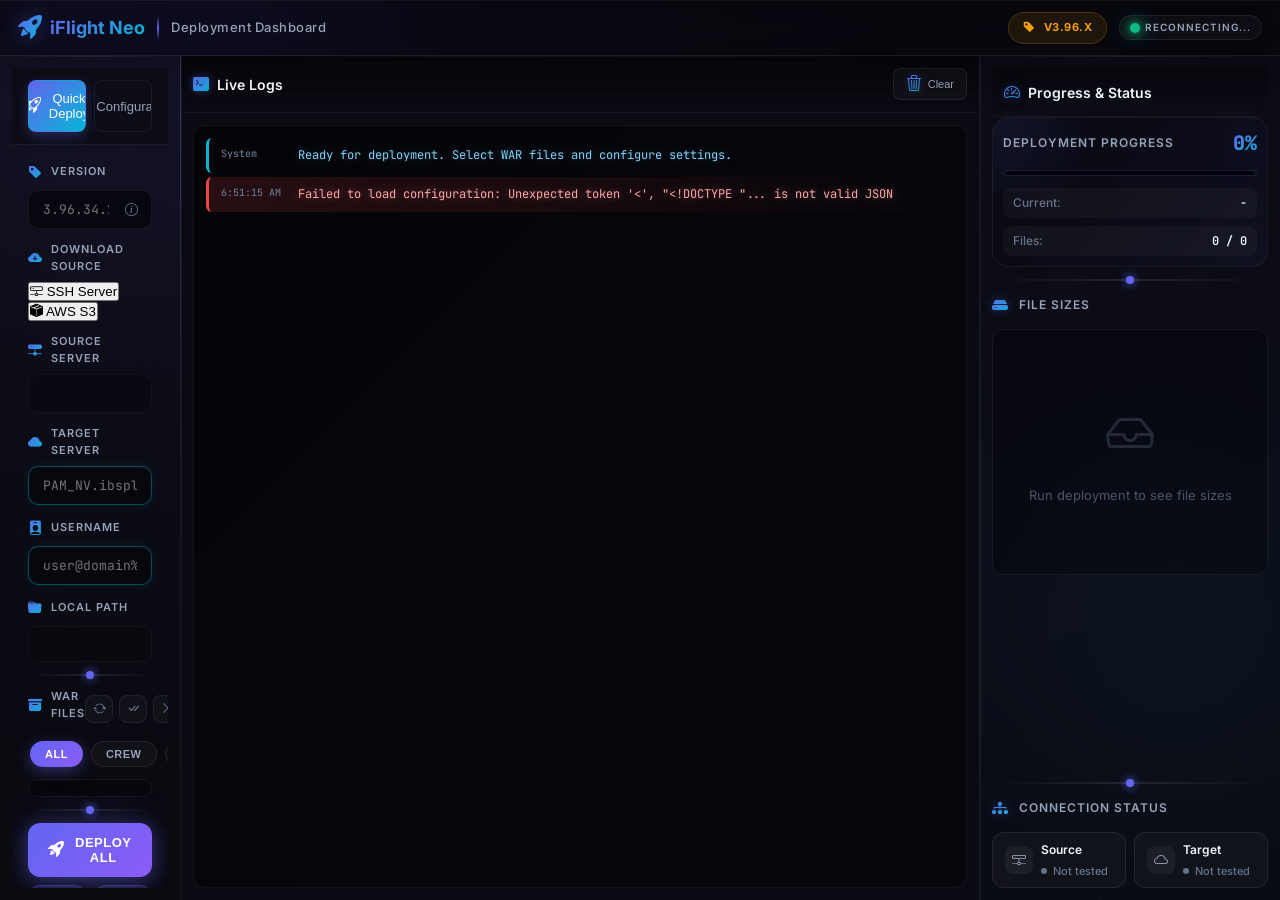
==== commit 63f598c5: "Auto verify and launch AWS SSO login when selecting AWS S3 source" ====
--- a/AWS_S3_Version/templates/index.html
+++ b/AWS_S3_Version/templates/index.html
@@ -105,11 +105,11 @@
                     <i class="bi bi-cloud-arrow-down-fill"></i> Download Source
                 </label>
                 <div class="source-segmented-control">
-                    <button type="button" class="source-pill active" id="src-pill-ssh" onclick="setDownloadSource('ssh')">
+                    <button type="button" class="source-pill active" id="src-pill-ssh" onclick="setDownloadSource('ssh', true)">
                         <i class="bi bi-hdd-network"></i>
                         <span>SSH Server</span>
                     </button>
-                    <button type="button" class="source-pill" id="src-pill-s3" onclick="setDownloadSource('s3')">
+                    <button type="button" class="source-pill" id="src-pill-s3" onclick="setDownloadSource('s3', true)">
                         <i class="bi bi-box-seam-fill"></i>
                         <span>AWS S3</span>
                     </button>
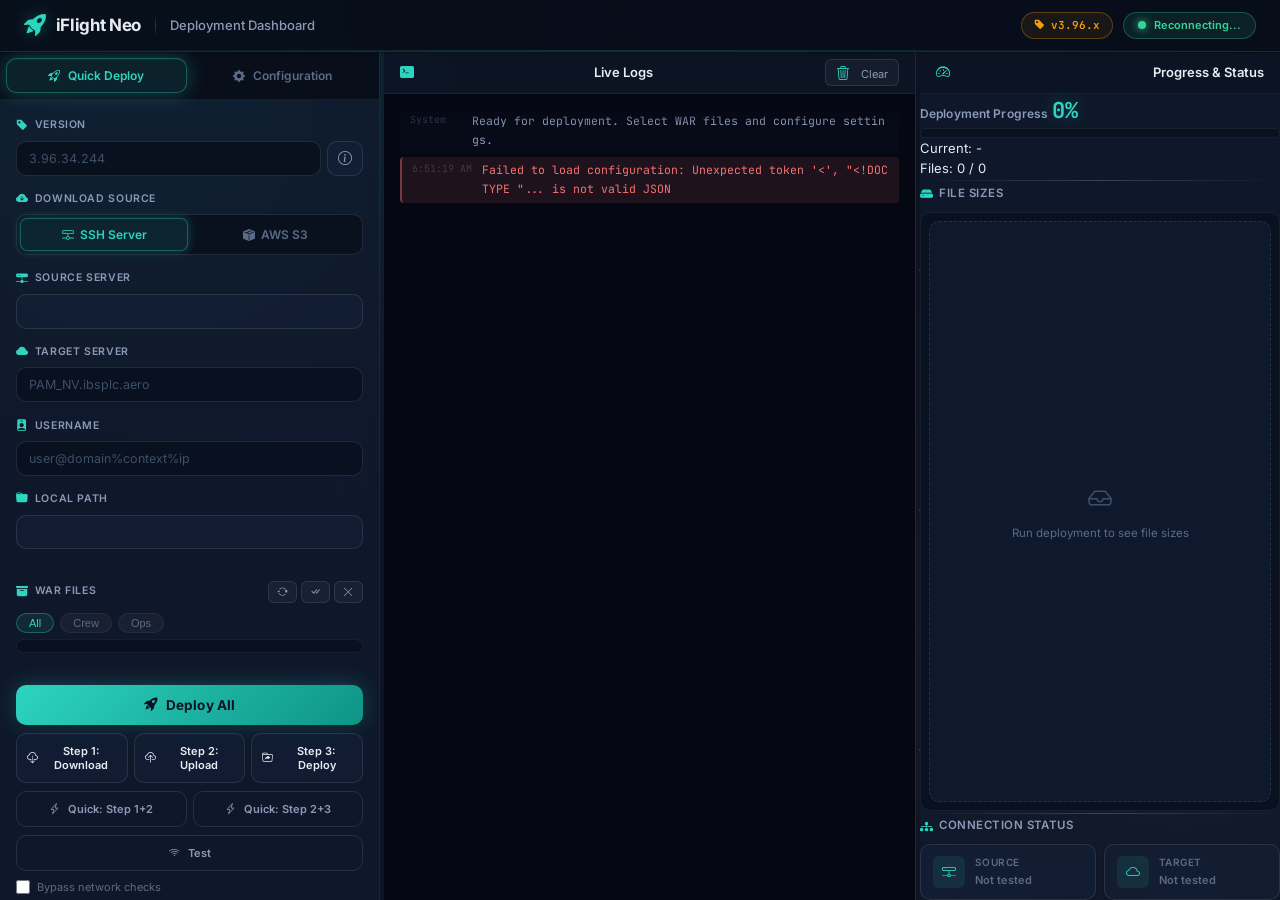
==== commit 27ff4924: "Fix UI flickering during parallel download, enforce parallel upload concurrency limits, and expand t" ====
--- a/AWS_S3_Version/templates/index.html
+++ b/AWS_S3_Version/templates/index.html
@@ -243,10 +243,15 @@
                     <div id="parallel-threads-container" class="parallel-threads-badge" style="display: none;">
                         <i class="bi bi-cpu-fill" style="font-size: 11px; color: #38bdf8;"></i>
                         <select id="parallel-threads" class="threads-select" title="Select number of parallel download threads">
+                            <option value="1">1 thread</option>
                             <option value="2">2 threads</option>
+                            <option value="3">3 threads</option>
                             <option value="4" selected>4 threads</option>
+                            <option value="5">5 threads</option>
                             <option value="6">6 threads</option>
+                            <option value="7">7 threads</option>
                             <option value="8">8 threads</option>
+                            <option value="9">9 threads</option>
                             <option value="10">10 threads</option>
                         </select>
                     </div>
--- a/static/css/style.css
+++ b/static/css/style.css
@@ -1,4187 +1,1276 @@
-/* ================================================
-   iFlight Neo - PREMIUM 3-Column Dashboard
-   Ultra Modern UI with Advanced Animations
-   ================================================ */
-
+/* ==============================================================================
+   iFlight Neo — WEB DASHBOARD UI 3.0
+   Dual-Theme Executive Dashboard · Deep Navy + Warm Teal + Gold
+   ============================================================================== */
+
+/* ─── DARK THEME TOKENS (DEFAULT) ───────────────────────────────── */
 :root {
-    /* Color Palette */
-    --bg-primary: #050508;
-    --bg-secondary: #0a0a12;
-    --bg-card: rgba(12, 12, 20, 0.75);
-    --bg-card-hover: rgba(20, 20, 35, 0.85);
-    --bg-input: rgba(8, 8, 15, 0.9);
-    
-    --accent-primary: #6366f1;
-    --accent-secondary: #8b5cf6;
-    --accent-cyan: #06b6d4;
-    --accent-green: #10b981;
-    --accent-orange: #f59e0b;
-    --accent-red: #ef4444;
-    --accent-pink: #ec4899;
-    --accent-blue: #3b82f6;
-    
-    --text-primary: #f1f5f9;
-    --text-secondary: #94a3b8;
-    --text-muted: #64748b;
-    
-    --border-color: rgba(255, 255, 255, 0.06);
-    --border-light: rgba(255, 255, 255, 0.1);
-    --border-glow: rgba(99, 102, 241, 0.4);
-    
-    --glow-primary: rgba(99, 102, 241, 0.4);
-    --glow-cyan: rgba(6, 182, 212, 0.4);
-    --glow-green: rgba(16, 185, 129, 0.4);
-    --glow-pink: rgba(236, 72, 153, 0.4);
-    
-    /* Glass Effect */
-    --glass-bg: rgba(255, 255, 255, 0.03);
-    --glass-border: rgba(255, 255, 255, 0.08);
-    
-    /* Spacing */
-    --spacing-xs: 4px;
-    --spacing-sm: 8px;
-    --spacing-md: 12px;
-    --spacing-lg: 16px;
-    --spacing-xl: 24px;
-    
+    /* Backgrounds */
+    --bg-base: #0c1222;
+    --bg-surface: #111a2e;
+    --bg-elevated: rgba(17, 26, 46, 0.78);
+    --bg-card: rgba(20, 32, 55, 0.6);
+    --bg-card-hover: rgba(28, 42, 70, 0.75);
+    --bg-input: rgba(10, 16, 30, 0.88);
+    --bg-input-focus: rgba(14, 22, 40, 0.95);
+    --bg-overlay: rgba(8, 14, 26, 0.95);
+
+    /* Primary Accent: Warm Teal */
+    --accent: #2dd4bf;
+    --accent-hover: #5eead4;
+    --accent-dim: #0d9488;
+    --accent-glow: rgba(45, 212, 191, 0.3);
+    --accent-bg: rgba(45, 212, 191, 0.1);
+
+    /* Secondary: Warm Gold */
+    --gold: #f59e0b;
+    --gold-dim: #d97706;
+    --gold-glow: rgba(245, 158, 11, 0.25);
+    --gold-bg: rgba(245, 158, 11, 0.08);
+
+    /* Tertiary: Soft Blue */
+    --blue: #60a5fa;
+    --blue-glow: rgba(96, 165, 250, 0.25);
+    --blue-bg: rgba(96, 165, 250, 0.08);
+
+    /* Semantic */
+    --success: #34d399;
+    --success-bg: rgba(52, 211, 153, 0.1);
+    --warning: #fbbf24;
+    --warning-bg: rgba(251, 191, 36, 0.08);
+    --danger: #f87171;
+    --danger-bg: rgba(248, 113, 113, 0.1);
+
+    /* Text */
+    --text-primary: #e8ecf2;
+    --text-secondary: #8b9ab8;
+    --text-muted: #5a6b85;
+    --text-dim: #3e4f68;
+
+    /* Borders */
+    --border-subtle: rgba(255, 255, 255, 0.06);
+    --border-default: rgba(255, 255, 255, 0.1);
+    --border-bright: rgba(255, 255, 255, 0.18);
+    --border-accent: rgba(45, 212, 191, 0.35);
+
+    /* Typography */
+    --font-display: 'Outfit', 'Inter', -apple-system, sans-serif;
+    --font-body: 'Inter', -apple-system, sans-serif;
+    --font-mono: 'JetBrains Mono', 'Fira Code', monospace;
+
+    /* Radius */
+    --r-sm: 6px;
+    --r-md: 10px;
+    --r-lg: 14px;
+    --r-xl: 20px;
+    --r-full: 9999px;
+
+    /* Shadows */
+    --shadow-sm: 0 1px 3px rgba(0,0,0,0.3);
+    --shadow-md: 0 4px 12px rgba(0,0,0,0.25);
+    --shadow-lg: 0 8px 30px rgba(0,0,0,0.3);
+    --shadow-glow: 0 0 20px var(--accent-glow);
+
     /* Transitions */
-    --transition-fast: 0.15s cubic-bezier(0.4, 0, 0.2, 1);
-    --transition-normal: 0.3s cubic-bezier(0.4, 0, 0.2, 1);
-    --transition-slow: 0.5s cubic-bezier(0.4, 0, 0.2, 1);
-    --transition-bounce: 0.5s cubic-bezier(0.34, 1.56, 0.64, 1);
-}
-
-/* Reset & Base */
-*, *::before, *::after {
-    box-sizing: border-box;
-    margin: 0;
-    padding: 0;
-}
+    --ease: cubic-bezier(0.16, 1, 0.3, 1);
+    --dur: 0.2s;
+}
+
+/* ─── LIGHT THEME TOKENS ────────────────────────────────────────── */
+.light-theme {
+    --bg-base: #f0f4f8;
+    --bg-surface: #ffffff;
+    --bg-elevated: rgba(255, 255, 255, 0.92);
+    --bg-card: rgba(241, 245, 249, 0.8);
+    --bg-card-hover: rgba(226, 232, 240, 0.85);
+    --bg-input: rgba(248, 250, 252, 0.95);
+    --bg-input-focus: #ffffff;
+    --bg-overlay: rgba(255, 255, 255, 0.97);
+
+    --accent: #0d9488;
+    --accent-hover: #0f766e;
+    --accent-dim: #14b8a6;
+    --accent-glow: rgba(13, 148, 136, 0.2);
+    --accent-bg: rgba(13, 148, 136, 0.06);
+
+    --gold: #d97706;
+    --gold-dim: #b45309;
+    --gold-glow: rgba(217, 119, 6, 0.2);
+    --gold-bg: rgba(217, 119, 6, 0.06);
+
+    --blue: #2563eb;
+    --blue-glow: rgba(37, 99, 235, 0.2);
+    --blue-bg: rgba(37, 99, 235, 0.06);
+
+    --success: #059669;
+    --success-bg: rgba(5, 150, 105, 0.08);
+    --warning: #d97706;
+    --warning-bg: rgba(217, 119, 6, 0.06);
+    --danger: #dc2626;
+    --danger-bg: rgba(220, 38, 38, 0.06);
+
+    --text-primary: #1e293b;
+    --text-secondary: #475569;
+    --text-muted: #94a3b8;
+    --text-dim: #cbd5e1;
+
+    --border-subtle: rgba(0, 0, 0, 0.06);
+    --border-default: rgba(0, 0, 0, 0.1);
+    --border-bright: rgba(0, 0, 0, 0.15);
+    --border-accent: rgba(13, 148, 136, 0.35);
+
+    --shadow-sm: 0 1px 3px rgba(0,0,0,0.06);
+    --shadow-md: 0 4px 12px rgba(0,0,0,0.08);
+    --shadow-lg: 0 8px 30px rgba(0,0,0,0.1);
+    --shadow-glow: 0 0 15px var(--accent-glow);
+}
+
+/* ─── Reset & Base ──────────────────────────────────────────────── */
+*, *::before, *::after { box-sizing: border-box; margin: 0; padding: 0; }
 
 html, body {
     height: 100%;
     overflow: hidden;
-}
-
-body {
-    font-family: 'Inter', -apple-system, BlinkMacSystemFont, sans-serif;
-    background: var(--bg-primary);
+    background: var(--bg-base);
     color: var(--text-primary);
+    font-family: var(--font-body);
     font-size: 13px;
-    line-height: 1.5;
-}
-
-/* ================================================
-   ANIMATED BACKGROUND - PARTICLES & GRADIENTS
-   ================================================ */
+    line-height: 1.55;
+    -webkit-font-smoothing: antialiased;
+    transition: background var(--dur) var(--ease), color var(--dur) var(--ease);
+}
+
+::selection { background: rgba(45, 212, 191, 0.3); color: #fff; }
+.light-theme ::selection { background: rgba(13, 148, 136, 0.25); color: #000; }
+
+::-webkit-scrollbar { width: 5px; height: 5px; }
+::-webkit-scrollbar-track { background: transparent; }
+::-webkit-scrollbar-thumb { background: rgba(255,255,255,0.1); border-radius: 10px; }
+::-webkit-scrollbar-thumb:hover { background: var(--accent-dim); }
+.light-theme ::-webkit-scrollbar-thumb { background: rgba(0,0,0,0.12); }
+
+/* ─── Animated Background ──────────────────────────────────────── */
 .animated-bg {
+    position: fixed; inset: 0;
+    pointer-events: none; z-index: 0; overflow: hidden;
+    background:
+        radial-gradient(ellipse 800px 600px at 8% 15%, rgba(45, 212, 191, 0.08) 0%, transparent 60%),
+        radial-gradient(ellipse 600px 500px at 92% 80%, rgba(245, 158, 11, 0.05) 0%, transparent 60%),
+        radial-gradient(ellipse 700px 600px at 50% 50%, rgba(96, 165, 250, 0.04) 0%, transparent 70%);
+    transition: opacity var(--dur);
+}
+.light-theme .animated-bg { opacity: 0.3; }
+
+.gradient-sphere {
+    position: absolute; border-radius: 50%;
+    filter: blur(100px); opacity: 0.35; mix-blend-mode: screen;
+    will-change: transform;
+}
+.light-theme .gradient-sphere { opacity: 0.12; mix-blend-mode: normal; }
+
+.sphere-1 {
+    width: 650px; height: 650px;
+    background: radial-gradient(circle, rgba(45, 212, 191, 0.5) 0%, rgba(20, 184, 166, 0.2) 50%, transparent 70%);
+    top: -250px; left: -180px;
+    animation: orb1 28s ease-in-out infinite;
+}
+.sphere-2 {
+    width: 550px; height: 550px;
+    background: radial-gradient(circle, rgba(245, 158, 11, 0.4) 0%, rgba(217, 119, 6, 0.15) 50%, transparent 70%);
+    top: 38%; right: -180px;
+    animation: orb2 32s ease-in-out infinite;
+}
+.sphere-3 {
+    width: 480px; height: 480px;
+    background: radial-gradient(circle, rgba(96, 165, 250, 0.35) 0%, rgba(37, 99, 235, 0.12) 50%, transparent 70%);
+    bottom: -160px; left: 32%;
+    animation: orb3 26s ease-in-out infinite;
+}
+
+@keyframes orb1 { 0%,100%{transform:translate(0,0) rotate(0)} 25%{transform:translate(70px,50px) rotate(90deg)} 50%{transform:translate(30px,90px) rotate(180deg)} 75%{transform:translate(-50px,30px) rotate(270deg)} }
+@keyframes orb2 { 0%,100%{transform:translate(0,0) scale(1)} 33%{transform:translate(-90px,-50px) scale(1.08)} 66%{transform:translate(-40px,50px) scale(0.92)} }
+@keyframes orb3 { 0%,100%{transform:translate(0,0) scale(1)} 50%{transform:translate(50px,-70px) scale(1.12)} }
+
+/* Subtle stars */
+.animated-bg::before {
+    content:''; position:absolute; inset:0;
+    background-image:
+        radial-gradient(1.5px 1.5px at 20px 30px, rgba(255,255,255,0.2), transparent),
+        radial-gradient(1px 1px at 120px 80px, rgba(255,255,255,0.3), transparent),
+        radial-gradient(1.5px 1.5px at 260px 150px, rgba(255,255,255,0.15), transparent),
+        radial-gradient(1px 1px at 420px 50px, rgba(255,255,255,0.25), transparent),
+        radial-gradient(1.5px 1.5px at 600px 180px, rgba(255,255,255,0.12), transparent);
+    background-repeat: repeat;
+    background-size: 900px 240px;
+    animation: starDrift 80s linear infinite;
+}
+.light-theme .animated-bg::before { opacity: 0; }
+@keyframes starDrift { from{transform:translateY(0)} to{transform:translateY(-240px)} }
+
+/* Subtle grid */
+.animated-bg::after {
+    content:''; position:absolute; inset:0;
+    background-image:
+        linear-gradient(rgba(45, 212, 191, 0.02) 1px, transparent 1px),
+        linear-gradient(90deg, rgba(45, 212, 191, 0.02) 1px, transparent 1px);
+    background-size: 80px 80px; opacity: 0.5;
+}
+.light-theme .animated-bg::after { opacity: 0.15; }
+
+#particle-canvas {
+    position: fixed; inset: 0; width: 100%; height: 100%;
+    pointer-events: none; z-index: 0; opacity: 0.25;
+}
+.light-theme #particle-canvas { opacity: 0.08; }
+
+/* ─── TOP HEADER ────────────────────────────────────────────────── */
+.top-header {
+    height: 52px;
+    background: var(--bg-overlay);
+    backdrop-filter: blur(24px) saturate(1.3);
+    -webkit-backdrop-filter: blur(24px) saturate(1.3);
+    border-bottom: 1px solid var(--border-default);
+    display: flex; align-items: center; justify-content: space-between;
+    padding: 0 24px;
+    position: relative; z-index: 20;
+    box-shadow: var(--shadow-sm);
+}
+.top-header::after {
+    content:''; position:absolute; bottom:0; left:0; right:0; height:1px;
+    background: linear-gradient(90deg, transparent, var(--accent), transparent); opacity:0.2;
+}
+
+.header-left { display:flex; align-items:center; gap:14px; }
+
+.logo {
+    display:flex; align-items:center; gap:10px;
+    font-family: var(--font-display); font-weight:700; font-size:17px; letter-spacing:-0.02em;
+}
+.logo i {
+    font-size:22px; color: var(--accent);
+    filter: drop-shadow(0 0 8px var(--accent-glow));
+    animation: logoGlow 3s ease-in-out infinite;
+}
+@keyframes logoGlow { 0%,100%{filter:drop-shadow(0 0 8px var(--accent-glow))} 50%{filter:drop-shadow(0 0 16px var(--accent-glow))} }
+
+.header-divider { width:1px; height:20px; background: linear-gradient(to bottom, transparent, var(--border-bright), transparent); }
+.header-subtitle { font-family:var(--font-display); font-weight:500; color:var(--text-secondary); font-size:13px; }
+
+.header-status { display:flex; align-items:center; gap:10px; }
+
+.version-badge {
+    background: var(--gold-bg); border:1px solid rgba(245,158,11,0.3);
+    padding:4px 12px; border-radius:var(--r-full);
+    font-family:var(--font-mono); font-size:11px; font-weight:600; color:var(--gold);
+    display:flex; align-items:center; gap:6px;
+}
+
+/* Theme Toggle */
+.theme-toggle {
+    width: 34px; height: 34px;
+    border-radius: var(--r-full);
+    background: var(--bg-card);
+    border: 1px solid var(--border-default);
+    color: var(--text-secondary);
+    display: flex; align-items: center; justify-content: center;
+    cursor: pointer; font-size: 14px;
+    transition: all var(--dur) var(--ease);
+}
+.theme-toggle:hover {
+    background: var(--accent-bg);
+    border-color: var(--border-accent);
+    color: var(--accent);
+    box-shadow: var(--shadow-glow);
+    transform: rotate(20deg);
+}
+
+.status-badge {
+    padding:4px 14px; border-radius:var(--r-full);
+    font-size:11px; font-weight:600; display:flex; align-items:center; gap:8px;
+    background:var(--success-bg); border:1px solid rgba(52,211,153,0.3); color:var(--success);
+}
+.status-dot {
+    width:8px; height:8px; border-radius:50%;
+    background:var(--success); box-shadow: 0 0 8px var(--success);
+    animation: pulse 2s ease-in-out infinite;
+}
+@keyframes pulse { 0%,100%{opacity:1;box-shadow:0 0 8px var(--success)} 50%{opacity:.5;box-shadow:0 0 3px var(--success)} }
+
+/* ─── MAIN 3-COLUMN LAYOUT ─────────────────────────────────────── */
+.main-container {
+    display:flex; height:calc(100vh - 52px);
+    position:relative; z-index:1; overflow:hidden;
+}
+
+.column {
+    display:flex; flex-direction:column; overflow:hidden;
+    background: var(--bg-elevated);
+    backdrop-filter: blur(16px) saturate(1.2);
+    -webkit-backdrop-filter: blur(16px) saturate(1.2);
+    border-right: 1px solid var(--border-subtle);
+    transition: all 0.35s var(--ease);
+}
+.column-left { width:380px; min-width:320px; max-width:550px; }
+.column-center { flex:1; min-width:300px; }
+.column-right { width:360px; min-width:280px; max-width:480px; border-right:none; }
+
+/* Resize Handle */
+.resize-handle {
+    width:4px; cursor:col-resize; background:transparent;
+    transition: background var(--dur) var(--ease); z-index:5; position:relative;
+}
+.resize-handle::after {
+    content:''; position:absolute; top:50%; left:50%; transform:translate(-50%,-50%);
+    width:2px; height:40px; border-radius:2px; background:var(--border-default);
+    opacity:0; transition: opacity var(--dur) var(--ease);
+}
+.resize-handle:hover::after, .resize-handle.active::after { opacity:1; background:var(--accent); }
+.resize-handle:hover, .resize-handle.active { background: var(--accent-bg); }
+
+/* ─── FULLSCREEN CONFIG MODE ────────────────────────────────────── */
+body.config-fullscreen-mode .column-left {
     position: fixed;
-    top: 0;
-    left: 0;
+    top: 52px; left: 0; bottom: 0;
+    width: 100% !important;
+    max-width: 100% !important;
+    z-index: 30;
+    background: var(--bg-overlay);
+    backdrop-filter: blur(30px) saturate(1.4);
+    -webkit-backdrop-filter: blur(30px) saturate(1.4);
+    border-right: none;
+    animation: configSlideIn 0.35s var(--ease);
+}
+@keyframes configSlideIn {
+    from { opacity: 0; transform: translateY(10px); }
+    to   { opacity: 1; transform: translateY(0); }
+}
+
+body.config-fullscreen-mode .column-center,
+body.config-fullscreen-mode .column-right,
+body.config-fullscreen-mode .resize-handle { display: none !important; }
+
+body.config-fullscreen-mode .config-fullscreen-header { display: flex !important; }
+
+body.config-fullscreen-mode .tab-content-scroll {
+    max-width: 1100px;
+    margin: 0 auto;
+    padding: 24px 32px;
+}
+body.config-fullscreen-mode .config-grid {
+    display: grid;
+    grid-template-columns: 1fr 1fr;
+    gap: 16px;
+}
+body.config-fullscreen-mode .target-routes-card {
+    grid-column: 1 / -1;
+}
+body.config-fullscreen-mode #target-routes-list {
+    display: grid;
+    grid-template-columns: repeat(auto-fill, minmax(400px, 1fr));
+    gap: 10px;
+    max-height: 320px;
+    overflow-y: auto;
+}
+body.config-fullscreen-mode .config-section-large {
+    grid-column: 1 / -1;
+}
+body.config-fullscreen-mode .paths-grid {
+    display: grid;
+    grid-template-columns: 1fr 1fr;
+    gap: 12px;
+}
+body.config-fullscreen-mode .passwords-grid {
+    display: grid;
+    grid-template-columns: 1fr 1fr;
+    gap: 12px;
+}
+
+/* ─── COLUMN HEADERS ────────────────────────────────────────────── */
+.column-header {
+    height:42px; padding:0 16px;
+    background: rgba(10,16,30,0.5);
+    border-bottom:1px solid var(--border-subtle);
+    display:flex; align-items:center; justify-content:space-between;
+    font-family:var(--font-display); font-weight:600; font-size:13px; flex-shrink:0;
+}
+.light-theme .column-header { background: rgba(241,245,249,0.6); }
+.column-header i { margin-right:8px; color:var(--accent); font-size:14px; }
+
+.header-action-btn {
+    background:rgba(255,255,255,0.04); border:1px solid var(--border-default);
+    color:var(--text-secondary); padding:4px 10px; border-radius:var(--r-sm);
+    font-size:11px; font-family:var(--font-body); cursor:pointer;
+    transition: all var(--dur) var(--ease);
+}
+.header-action-btn:hover { background:var(--danger-bg); border-color:rgba(248,113,113,0.35); color:var(--danger); }
+
+/* ─── CONFIG FULLSCREEN HEADER ──────────────────────────────────── */
+.config-fullscreen-header {
+    display:none; padding:10px 24px;
+    background: var(--bg-overlay);
+    border-bottom:1px solid var(--border-default);
+    align-items:center; justify-content:space-between; flex-shrink:0;
+    box-shadow: var(--shadow-sm);
+}
+.config-header-left { display:flex; align-items:center; gap:10px; }
+.config-header-logo {
+    display:flex; align-items:center; gap:8px;
+    font-family:var(--font-display); font-weight:700; font-size:14px;
+}
+.config-header-logo i { color:var(--accent); filter:drop-shadow(0 0 6px var(--accent-glow)); }
+.config-header-divider { width:1px; height:16px; background:var(--border-bright); }
+.config-header-title { font-family:var(--font-display); font-weight:500; font-size:12px; color:var(--text-secondary); }
+.config-header-right { display:flex; align-items:center; gap:12px; }
+.config-header-status { font-size:11px; color:var(--success); display:flex; align-items:center; gap:5px; }
+
+.btn-close-config {
+    background:var(--accent-bg); border:1px solid var(--border-accent);
+    color:var(--accent); padding:6px 16px; border-radius:var(--r-md);
+    font-size:12px; font-family:var(--font-display); font-weight:600;
+    cursor:pointer; display:flex; align-items:center; gap:6px;
+    transition: all var(--dur) var(--ease);
+}
+.btn-close-config:hover { background:var(--accent); color:#000; box-shadow:var(--shadow-glow); }
+
+/* ─── TAB NAVIGATION ────────────────────────────────────────────── */
+.tab-navigation {
+    display:flex; background: var(--bg-overlay);
+    border-bottom:1px solid var(--border-subtle);
+    padding:6px; gap:6px; flex-shrink:0;
+}
+.tab-btn {
+    flex:1; display:flex; align-items:center; justify-content:center; gap:8px;
+    padding:9px; border:1px solid transparent; border-radius:var(--r-md);
+    background:transparent; color:var(--text-muted);
+    font-family:var(--font-display); font-weight:600; font-size:12px;
+    cursor:pointer; transition: all var(--dur) var(--ease);
+}
+.tab-btn:hover { color:var(--text-primary); background: rgba(255,255,255,0.03); }
+.light-theme .tab-btn:hover { background: rgba(0,0,0,0.04); }
+
+.tab-btn.active {
+    background: var(--accent-bg);
+    border-color: var(--border-accent);
+    color: var(--accent);
+    box-shadow: inset 0 1px 0 rgba(255,255,255,0.04), var(--shadow-glow);
+}
+
+/* ─── TAB CONTENT ───────────────────────────────────────────────── */
+.tab-content-wrapper { flex:1; position:relative; overflow:hidden; }
+.tab-content { display:none; height:100%; }
+.tab-content.active { display:flex; flex-direction:column; }
+.tab-content-scroll {
+    flex:1; overflow-y:auto; padding:16px;
+    display:flex; flex-direction:column; gap:14px;
+}
+
+/* ─── FORM CONTROLS ─────────────────────────────────────────────── */
+.config-section { display:flex; flex-direction:column; gap:6px; }
+
+.config-label {
+    font-family:var(--font-display); font-weight:600; font-size:10.5px;
+    text-transform:uppercase; letter-spacing:0.06em; color:var(--text-secondary);
+    display:flex; align-items:center; gap:6px;
+}
+.config-label i { color:var(--accent); font-size:12px; }
+
+.config-input {
+    width:100%; background:var(--bg-input); border:1px solid var(--border-default);
+    border-radius:var(--r-md); padding:9px 12px; color:var(--text-primary);
+    font-family:var(--font-body); font-size:12.5px;
+    transition: all var(--dur) var(--ease); outline:none;
+}
+.config-input:focus {
+    border-color:var(--accent); background:var(--bg-input-focus);
+    box-shadow: 0 0 0 3px var(--accent-bg), var(--shadow-glow);
+}
+.config-input::placeholder { color:var(--text-dim); }
+.config-input.readonly { background:var(--bg-card); color:var(--text-secondary); cursor:default; }
+.config-input.editable {}
+.config-input.small-text { font-family:var(--font-mono); font-size:11px; }
+
+.input-with-icon { display:flex; gap:6px; }
+.input-with-icon .config-input { flex:1; }
+
+.input-icon-btn {
+    width:36px; background:var(--bg-card); border:1px solid var(--border-default);
+    color:var(--text-secondary); border-radius:var(--r-md);
+    display:flex; align-items:center; justify-content:center;
+    cursor:pointer; font-size:14px; transition: all var(--dur) var(--ease);
+}
+.input-icon-btn:hover { background:var(--accent-bg); border-color:var(--border-accent); color:var(--accent); }
+
+/* Segmented Control */
+.source-segmented-control {
+    display:flex; background:var(--bg-input); border:1px solid var(--border-default);
+    border-radius:var(--r-md); padding:3px; gap:3px;
+}
+.source-pill {
+    flex:1; display:flex; align-items:center; justify-content:center; gap:6px;
+    padding:8px; border:1px solid transparent; border-radius:7px;
+    background:transparent; color:var(--text-muted);
+    font-family:var(--font-display); font-weight:600; font-size:12px;
+    cursor:pointer; transition: all var(--dur) var(--ease);
+}
+.source-pill:hover { color:var(--text-primary); }
+.source-pill.active {
+    background: var(--accent-bg); border-color:var(--border-accent); color:var(--accent);
+    box-shadow: 0 0 10px var(--accent-glow);
+}
+
+/* S3 Info */
+.s3-info-box {
+    background:var(--gold-bg); border:1px solid rgba(245,158,11,0.2);
+    border-radius:var(--r-md); padding:10px 14px;
+    display:flex; flex-direction:column; gap:4px;
+}
+.s3-info-badge { font-family:var(--font-mono); font-weight:600; font-size:12px; color:var(--gold); display:flex; align-items:center; gap:6px; }
+.s3-profile-tag { font-size:11px; color:var(--text-secondary); display:flex; align-items:center; gap:5px; }
+
+/* ─── WAR FILES SECTION ─────────────────────────────────────────── */
+.section-divider { height:1px; background:linear-gradient(90deg, transparent, var(--border-bright), transparent); margin:2px 0; }
+
+.section-header-with-actions { display:flex; align-items:center; justify-content:space-between; }
+.mini-actions { display:flex; gap:4px; }
+
+.mini-btn {
+    background:rgba(255,255,255,0.04); border:1px solid var(--border-default);
+    color:var(--text-secondary); padding:4px 8px; border-radius:var(--r-sm);
+    font-size:11px; cursor:pointer; transition: all var(--dur) var(--ease);
+    display:flex; align-items:center; gap:4px;
+}
+.mini-btn:hover { background:var(--accent-bg); border-color:var(--border-accent); color:var(--accent); }
+
+.filter-pills { display:flex; gap:6px; margin-top:4px; }
+.filter-pill {
+    background:rgba(255,255,255,0.04); border:1px solid var(--border-subtle);
+    color:var(--text-muted); padding:3px 12px; border-radius:var(--r-full);
+    font-size:11px; font-weight:500; cursor:pointer;
+    transition: all var(--dur) var(--ease);
+}
+.filter-pill:hover { color:var(--text-primary); border-color:var(--border-default); }
+.filter-pill.active { background:var(--accent-bg); border-color:var(--border-accent); color:var(--accent); }
+
+.war-files-grid {
+    display:flex; flex-direction:column; gap:4px;
+    max-height:200px; overflow-y:auto;
+    background:var(--bg-input); border:1px solid var(--border-subtle);
+    border-radius:var(--r-md); padding:6px;
+}
+
+.war-item-row {
+    display:flex; align-items:center; justify-content:space-between;
+    padding:7px 10px; background:var(--bg-card); border:1px solid var(--border-subtle);
+    border-radius:var(--r-sm); cursor:pointer;
+    transition: all var(--dur) var(--ease);
+}
+.war-item-row:hover { background:var(--bg-card-hover); border-color:var(--border-default); transform:translateX(2px); }
+.war-item-row.selected { background:var(--accent-bg); border-color:var(--border-accent); box-shadow:inset 3px 0 0 var(--accent); }
+.war-item-left { display:flex; align-items:center; gap:8px; }
+.war-item-name { font-family:var(--font-mono); font-size:11px; font-weight:500; }
+.war-folder-tag { font-size:9px; color:var(--text-dim); background:rgba(255,255,255,0.05); padding:1px 6px; border-radius:3px; }
+.light-theme .war-folder-tag { background:rgba(0,0,0,0.04); }
+
+/* ─── ACTION BUTTONS ────────────────────────────────────────────── */
+.action-buttons { display:flex; flex-direction:column; gap:8px; }
+
+.action-btn {
+    width:100%; padding:10px; border-radius:var(--r-md);
+    font-family:var(--font-display); font-weight:600; font-size:12.5px;
+    display:flex; align-items:center; justify-content:center; gap:8px;
+    cursor:pointer; transition: all var(--dur) var(--ease); border:1px solid transparent;
+    position:relative; overflow:hidden;
+}
+
+.action-btn.primary {
+    background: linear-gradient(135deg, var(--accent), var(--accent-dim), var(--gold));
+    background-size: 200% 200%;
+    animation: deployGradient 5s ease infinite;
+    color: #0c1222; font-weight:700; font-size:13.5px; padding:12px;
+    box-shadow: var(--shadow-md), var(--shadow-glow);
+    border:none; letter-spacing:0.01em;
+}
+@keyframes deployGradient { 0%,100%{background-position:0% 50%} 50%{background-position:100% 50%} }
+.action-btn.primary:hover { transform:translateY(-2px); box-shadow: var(--shadow-lg), 0 0 30px var(--accent-glow); }
+.action-btn.primary:active { transform:translateY(0); }
+
+.action-row { display:flex; gap:6px; }
+
+.action-btn.secondary {
+    flex:1; background:var(--bg-card); border:1px solid var(--border-default);
+    color:var(--text-primary); font-size:11px;
+}
+.action-btn.secondary:hover { background:var(--accent-bg); border-color:var(--border-accent); color:var(--accent); }
+
+.action-btn.outline {
+    flex:1; background:transparent; border:1px solid var(--border-default);
+    color:var(--text-secondary); font-size:11px;
+}
+.action-btn.outline:hover { background:var(--accent-bg); border-color:var(--border-accent); color:var(--accent); }
+
+.action-btn.warning { background:var(--warning-bg); border:1px solid rgba(251,191,36,0.3); color:var(--warning); }
+.action-btn.warning:hover { box-shadow:0 0 15px var(--gold-glow); }
+.action-btn.danger { background:var(--danger-bg); border:1px solid rgba(248,113,113,0.3); color:var(--danger); }
+.action-btn.danger:hover { box-shadow:0 0 15px rgba(248,113,113,0.25); }
+
+/* Checkbox & Download Mode */
+.bypass-checkbox { display:flex; align-items:center; gap:7px; font-size:11px; color:var(--text-muted); cursor:pointer; }
+.bypass-checkbox input[type="checkbox"] { accent-color:var(--accent); width:14px; height:14px; }
+
+.download-mode-group {
+    display:flex; align-items:center; justify-content:space-between;
+    background:var(--bg-card); padding:6px 10px; border-radius:var(--r-sm);
+    border:1px solid var(--border-subtle);
+}
+.parallel-threads-badge { display:flex; align-items:center; gap:6px; }
+.threads-select {
+    background:var(--bg-input); border:1px solid var(--border-default);
+    color:var(--accent); font-family:var(--font-mono); font-size:11px;
+    padding:2px 6px; border-radius:4px; outline:none;
+}
+
+/* ─── CONFIG TAB: HERO & CARDS ──────────────────────────────────── */
+.config-hero {
+    background: linear-gradient(135deg, var(--accent-bg), var(--gold-bg));
+    border:1px solid var(--border-accent);
+    border-radius:var(--r-lg); padding:16px;
+    display:flex; align-items:center; justify-content:space-between;
+    position:relative; overflow:hidden;
+}
+.config-hero::before {
+    content:''; position:absolute; top:-50%; right:-20%;
+    width:200px; height:200px; border-radius:50%;
+    background:radial-gradient(circle, var(--accent-bg), transparent);
+    filter:blur(40px);
+}
+
+.config-hero-content { display:flex; align-items:center; gap:12px; position:relative; }
+.config-hero-icon {
+    width:42px; height:42px; border-radius:var(--r-md);
+    background:var(--accent-bg); display:flex; align-items:center; justify-content:center;
+    color:var(--accent); font-size:20px; box-shadow:var(--shadow-glow);
+}
+.config-hero-text h2 { font-family:var(--font-display); font-size:15px; font-weight:700; }
+.config-hero-text p { font-size:11px; color:var(--text-secondary); }
+.config-hero-badge {
+    background:var(--success-bg); border:1px solid rgba(52,211,153,0.3);
+    color:var(--success); padding:5px 12px; border-radius:var(--r-full);
+    font-size:11px; font-weight:600; display:flex; align-items:center; gap:5px;
+    position:relative;
+}
+
+.config-grid { display:flex; flex-direction:column; gap:12px; }
+
+.config-card {
+    background:var(--bg-card); border:1px solid var(--border-default);
+    border-radius:var(--r-lg); padding:14px;
+    transition: all var(--dur) var(--ease); position:relative; overflow:hidden;
+    box-shadow: var(--shadow-sm);
+}
+.config-card::before {
+    content:''; position:absolute; top:0; left:0; right:0; height:2px;
+    background:linear-gradient(90deg, var(--accent), var(--gold));
+    opacity:0; transition: opacity var(--dur) var(--ease);
+}
+.config-card:hover { border-color:var(--border-bright); background:var(--bg-card-hover); }
+.config-card:hover::before { opacity:1; }
+
+.config-card-header { display:flex; align-items:center; gap:10px; margin-bottom:12px; }
+
+.card-icon {
+    width:34px; height:34px; border-radius:var(--r-md);
+    display:flex; align-items:center; justify-content:center; font-size:16px; flex-shrink:0;
+}
+.card-icon.source { background:var(--accent-bg); color:var(--accent); }
+.card-icon.aws    { background:var(--gold-bg); color:var(--gold); }
+.card-icon.target { background:var(--blue-bg); color:var(--blue); }
+.card-icon.security { background:var(--danger-bg); color:var(--danger); }
+
+.card-title h3 { font-family:var(--font-display); font-size:13px; font-weight:600; }
+.card-subtitle { font-size:10px; color:var(--text-muted); }
+
+.config-card-body { display:flex; flex-direction:column; gap:8px; }
+
+.input-field { display:flex; flex-direction:column; gap:4px; }
+.input-field label { font-size:11px; color:var(--text-secondary); display:flex; align-items:center; gap:4px; font-weight:500; }
+.input-field input {
+    background:var(--bg-input); border:1px solid var(--border-default);
+    border-radius:var(--r-sm); padding:7px 10px; color:var(--text-primary);
+    font-family:var(--font-body); font-size:12px; outline:none;
+    transition: all var(--dur) var(--ease);
+}
+.input-field input:focus { border-color:var(--accent); box-shadow:0 0 0 2px var(--accent-bg); }
+
+.input-row { display:flex; gap:8px; }
+.input-row .input-field { flex:1; }
+.input-row .input-field.small { flex:0 0 90px; }
+
+/* AWS Buttons */
+.aws-actions-row { display:flex; gap:8px; margin-top:6px; }
+.aws-btn {
+    flex:1; padding:8px; border-radius:var(--r-sm);
+    font-family:var(--font-display); font-weight:600; font-size:11px;
+    cursor:pointer; border:1px solid transparent;
+    display:flex; align-items:center; justify-content:center; gap:6px;
+    transition: all var(--dur) var(--ease);
+}
+.aws-btn.primary { background:var(--gold-bg); border-color:rgba(245,158,11,0.35); color:var(--gold); }
+.aws-btn.primary:hover { background:rgba(245,158,11,0.2); box-shadow:0 0 15px var(--gold-glow); }
+.aws-btn.secondary { background:rgba(255,255,255,0.04); border-color:var(--border-default); color:var(--text-secondary); }
+.aws-btn.secondary:hover { border-color:var(--border-bright); color:var(--text-primary); }
+
+/* Route Item Styles */
+.route-item {
+    display: flex;
+    gap: 10px;
+    align-items: center;
+    padding: 8px 12px;
+    background: var(--bg-card);
+    border: 1px solid var(--border-default);
+    border-radius: var(--r-md);
+    transition: all var(--dur) var(--ease);
+}
+.route-item:hover {
+    border-color: var(--border-bright);
+    background: var(--bg-card-hover);
+}
+.route-item input[data-field="host"] {
+    flex: 1;
+    font-family: var(--font-mono);
+    font-size: 12px;
+}
+.route-item input[data-field="username"] {
+    flex: 2;
+    font-family: var(--font-mono);
+    font-size: 12px;
+}
+.btn-remove-route {
+    padding: 7px 11px;
+    background: var(--danger-bg);
+    border: 1px solid rgba(239, 68, 68, 0.3);
+    border-radius: var(--r-sm);
+    color: var(--danger);
+    cursor: pointer;
+    transition: all var(--dur) var(--ease);
+    display: flex;
+    align-items: center;
+    justify-content: center;
+}
+.btn-remove-route:hover {
+    background: var(--danger);
+    color: #ffffff;
+}
+
+/* ─── PATHS & SECURITY SECTIONS ─────────────────────────────────── */
+.config-section-large { margin-top:4px; }
+.section-header-large { display:flex; align-items:center; gap:10px; margin-bottom:12px; }
+.section-icon {
+    width:34px; height:34px; border-radius:var(--r-md);
+    background:var(--accent-bg); color:var(--accent);
+    display:flex; align-items:center; justify-content:center; font-size:16px; flex-shrink:0;
+}
+.section-icon.security { background:var(--danger-bg); color:var(--danger); }
+.section-title-large h3 { font-family:var(--font-display); font-size:14px; font-weight:600; }
+.section-title-large p { font-size:11px; color:var(--text-muted); }
+
+.paths-grid { display:flex; flex-direction:column; gap:8px; }
+.path-item { display:flex; flex-direction:column; gap:4px; }
+.path-label { font-size:11px; color:var(--text-secondary); display:flex; align-items:center; gap:5px; }
+.path-item input {
+    background:var(--bg-input); border:1px solid var(--border-default);
+    border-radius:var(--r-sm); padding:7px 10px; color:var(--text-primary);
+    font-family:var(--font-mono); font-size:11px; outline:none;
+    transition: border-color var(--dur);
+}
+.path-item input:focus { border-color:var(--accent); }
+
+/* Security */
+.security-section {}
+.security-warning {
+    background:var(--warning-bg); border:1px solid rgba(251,191,36,0.2);
+    border-radius:var(--r-md); padding:10px 12px; font-size:11px;
+    color:var(--warning); display:flex; gap:8px; align-items:flex-start; line-height:1.5;
+}
+.security-warning i { font-size:14px; flex-shrink:0; margin-top:1px; }
+
+.passwords-grid { display:flex; flex-direction:column; gap:10px; margin-top:8px; }
+.password-item { display:flex; flex-direction:column; gap:4px; }
+.password-label { font-size:11px; color:var(--text-secondary); display:flex; align-items:center; gap:5px; }
+.password-input-group { display:flex; }
+.password-input-group input {
+    flex:1; background:var(--bg-input); border:1px solid var(--border-default);
+    border-radius:var(--r-sm) 0 0 var(--r-sm); padding:7px 10px;
+    color:var(--text-primary); font-size:12px; outline:none;
+    transition: border-color var(--dur);
+}
+.password-input-group input:focus { border-color:var(--accent); }
+.btn-toggle-password {
+    background:rgba(255,255,255,0.04); border:1px solid var(--border-default);
+    border-left:none; color:var(--text-muted); padding:0 12px;
+    border-radius:0 var(--r-sm) var(--r-sm) 0; cursor:pointer;
+    transition: all var(--dur);
+}
+.btn-toggle-password:hover { color:var(--accent); background:var(--accent-bg); }
+
+.security-actions { display:flex; gap:8px; margin-top:10px; }
+.security-btn {
+    flex:1; padding:9px; border-radius:var(--r-md);
+    font-family:var(--font-display); font-weight:600; font-size:11.5px;
+    cursor:pointer; border:1px solid transparent;
+    display:flex; align-items:center; justify-content:center; gap:6px;
+    transition: all var(--dur) var(--ease);
+}
+.security-btn:first-child { background:var(--success-bg); border-color:rgba(52,211,153,0.35); color:var(--success); }
+.security-btn:first-child:hover { box-shadow:0 0 15px rgba(52,211,153,0.25); }
+.security-btn.secondary { background:rgba(255,255,255,0.04); border-color:var(--border-default); color:var(--text-secondary); }
+
+/* ─── WAR MAPPINGS TABLE ────────────────────────────────────────── */
+.mappings-table {
+    border:1px solid var(--border-default); border-radius:var(--r-md);
+    overflow:hidden; box-shadow: var(--shadow-sm);
+}
+.mappings-table-header {
+    display:grid; grid-template-columns:1fr 1fr 50px; gap:8px;
+    padding:10px 12px; background:var(--bg-card);
+    font-size:10px; font-weight:700; color:var(--text-secondary);
+    border-bottom:1px solid var(--border-default);
+    text-transform:uppercase; letter-spacing:0.06em;
+    font-family:var(--font-display);
+}
+.mappings-table-body { max-height:260px; overflow-y:auto; }
+
+/* Dynamic mapping items from JS */
+.mapping-item {
+    display: grid;
+    grid-template-columns: 1fr 1fr 40px;
+    gap: 8px;
+    padding: 8px 12px;
+    border-bottom: 1px solid var(--border-subtle);
+    align-items: center;
+    transition: background var(--dur) var(--ease);
+}
+.mapping-item:hover { background: var(--bg-card); }
+.mapping-item:last-child { border-bottom: none; }
+
+.mapping-input {
+    background: var(--bg-input);
+    border: 1px solid var(--border-default);
+    border-radius: var(--r-sm);
+    padding: 6px 10px;
+    color: var(--text-primary);
+    font-family: var(--font-mono);
+    font-size: 11px;
+    outline: none;
     width: 100%;
-    height: 100%;
-    pointer-events: none;
-    z-index: 0;
+    transition: border-color var(--dur) var(--ease);
+}
+.mapping-input:focus { border-color: var(--accent); }
+.mapping-input::placeholder { color: var(--text-dim); }
+
+.btn-remove-mapping {
+    width: 32px; height: 32px;
+    background: transparent;
+    border: 1px solid transparent;
+    border-radius: var(--r-sm);
+    color: var(--text-muted);
+    cursor: pointer;
+    display: flex; align-items: center; justify-content: center;
+    font-size: 13px;
+    transition: all var(--dur) var(--ease);
+}
+.btn-remove-mapping:hover {
+    background: var(--danger-bg);
+    border-color: rgba(248, 113, 113, 0.3);
+    color: var(--danger);
+}
+
+.btn-add-small {
+    background:var(--accent-bg); border:1px solid var(--border-accent);
+    color:var(--accent); width:28px; height:28px; border-radius:var(--r-sm);
+    display:flex; align-items:center; justify-content:center;
+    cursor:pointer; font-size:14px; transition: all var(--dur);
+}
+.btn-add-small:hover { background:var(--accent); color:#000; box-shadow:var(--shadow-glow); }
+
+.config-action-bar {
+    display:flex; gap:8px; margin-top:12px; padding-top:12px;
+    border-top:1px solid var(--border-subtle);
+}
+.action-bar-btn {
+    flex:1; padding:10px; border-radius:var(--r-md);
+    font-family:var(--font-display); font-weight:600; font-size:12px;
+    cursor:pointer; border:1px solid transparent;
+    display:flex; align-items:center; justify-content:center; gap:6px;
+    transition: all var(--dur) var(--ease);
+}
+.action-bar-btn.primary { background:linear-gradient(135deg, var(--accent), var(--accent-dim)); color:#000; font-weight:700; box-shadow:var(--shadow-md); }
+.action-bar-btn.primary:hover { transform:translateY(-1px); box-shadow:var(--shadow-lg), var(--shadow-glow); }
+.action-bar-btn.secondary { background:rgba(255,255,255,0.04); border-color:var(--border-default); color:var(--text-primary); }
+.action-bar-btn.danger { background:var(--danger-bg); border-color:rgba(248,113,113,0.3); color:var(--danger); }
+
+/* ─── CENTER COLUMN: LIVE LOG TERMINAL ──────────────────────────── */
+.logs-wrapper {
+    flex:1; background: rgba(5,8,18,0.95); overflow:hidden; position:relative;
+}
+.light-theme .logs-wrapper { background: rgba(248,250,252,0.98); }
+
+.logs-wrapper::before {
+    content:''; position:absolute; top:0; left:0; right:0; height:30px;
+    background:linear-gradient(to bottom, rgba(5,8,18,0.95), transparent);
+    z-index:1; pointer-events:none;
+}
+.light-theme .logs-wrapper::before { background:linear-gradient(to bottom, rgba(248,250,252,0.98), transparent); }
+
+.logs-container {
+    height:100%; overflow-y:auto; padding:14px 16px;
+    display:flex; flex-direction:column; gap:3px;
+    font-family:var(--font-mono); font-size:11.5px; line-height:1.65;
+}
+
+.log-entry {
+    display:flex; gap:10px; padding:4px 10px; border-radius:4px;
+    word-break:break-all; animation: logSlideIn 0.2s var(--ease);
+}
+@keyframes logSlideIn { from{opacity:0;transform:translateY(6px)} to{opacity:1;transform:translateY(0)} }
+
+.log-time { color:var(--text-dim); font-size:10px; min-width:52px; flex-shrink:0; opacity:0.7; }
+.log-message { flex:1; }
+
+.log-entry.log-info    { color:var(--text-secondary); background:rgba(15,23,42,0.2); }
+.log-entry.log-success { color:var(--success); background:var(--success-bg); border-left:2px solid rgba(52,211,153,0.3); }
+.log-entry.log-warning { color:var(--warning); background:var(--warning-bg); border-left:2px solid rgba(251,191,36,0.3); }
+.log-entry.log-error   { color:var(--danger); background:var(--danger-bg); border-left:2px solid rgba(248,113,113,0.4); }
+
+.light-theme .log-entry.log-info { background:rgba(0,0,0,0.02); }
+
+/* ─── RIGHT COLUMN: PROGRESS & TELEMETRY ────────────────────────── */
+.telemetry-badge {
+    padding: 3px 10px;
+    border-radius: var(--r-full);
+    font-size: 10px;
+    font-weight: 600;
+    font-family: var(--font-display);
+    display: flex;
+    align-items: center;
+    gap: 6px;
+    background: var(--bg-card);
+    border: 1px solid var(--border-default);
+    color: var(--text-muted);
+}
+.telemetry-badge.idle { background: rgba(255,255,255,0.04); color: var(--text-muted); }
+.telemetry-badge.running { background: var(--accent-bg); border-color: var(--border-accent); color: var(--accent); }
+.telemetry-badge.complete { background: var(--success-bg); border-color: rgba(52, 211, 153, 0.35); color: var(--success); }
+
+.badge-dot {
+    width: 6px; height: 6px; border-radius: 50%;
+    background: var(--text-muted);
+}
+.telemetry-badge.running .badge-dot { background: var(--accent); box-shadow: 0 0 6px var(--accent); animation: pulse 1.5s infinite; }
+.telemetry-badge.complete .badge-dot { background: var(--success); box-shadow: 0 0 6px var(--success); }
+
+.right-column-content {
+    flex: 1;
+    overflow-y: auto;
+    padding: 16px;
+    display: flex;
+    flex-direction: column;
+    gap: 14px;
+}
+
+/* Progress Hero Card */
+.progress-hero-card {
+    background: linear-gradient(135deg, var(--bg-card), var(--bg-surface));
+    border: 1px solid var(--border-default);
+    border-radius: var(--r-lg);
+    padding: 16px;
+    display: flex;
+    flex-direction: column;
+    gap: 12px;
+    box-shadow: var(--shadow-md);
+    position: relative;
     overflow: hidden;
-    background: 
-        radial-gradient(ellipse at 10% 20%, rgba(99, 102, 241, 0.08) 0%, transparent 50%),
-        radial-gradient(ellipse at 90% 80%, rgba(6, 182, 212, 0.06) 0%, transparent 50%),
-        radial-gradient(ellipse at 50% 50%, rgba(139, 92, 246, 0.04) 0%, transparent 70%);
-}
-
-/* Floating Gradient Orbs */
-.gradient-sphere {
-    position: absolute;
-    border-radius: 50%;
-    filter: blur(80px);
-    opacity: 0.5;
-    mix-blend-mode: screen;
-}
-
-.sphere-1 {
-    width: 600px;
-    height: 600px;
-    background: radial-gradient(circle, rgba(99, 102, 241, 0.6) 0%, rgba(139, 92, 246, 0.3) 50%, transparent 70%);
-    top: -250px;
-    left: -150px;
-    animation: orbFloat1 25s ease-in-out infinite, orbPulse 8s ease-in-out infinite;
-}
-
-.sphere-2 {
-    width: 500px;
-    height: 500px;
-    background: radial-gradient(circle, rgba(6, 182, 212, 0.5) 0%, rgba(59, 130, 246, 0.2) 50%, transparent 70%);
-    top: 40%;
-    right: -150px;
-    animation: orbFloat2 30s ease-in-out infinite, orbPulse 10s ease-in-out infinite 2s;
-}
-
-.sphere-3 {
-    width: 450px;
-    height: 450px;
-    background: radial-gradient(circle, rgba(236, 72, 153, 0.4) 0%, rgba(139, 92, 246, 0.2) 50%, transparent 70%);
-    bottom: -150px;
-    left: 35%;
-    animation: orbFloat3 28s ease-in-out infinite, orbPulse 12s ease-in-out infinite 4s;
-}
-
-@keyframes orbFloat1 {
-    0%, 100% { transform: translate(0, 0) rotate(0deg); }
-    25% { transform: translate(80px, 60px) rotate(90deg); }
-    50% { transform: translate(40px, 100px) rotate(180deg); }
-    75% { transform: translate(-40px, 40px) rotate(270deg); }
-}
-
-@keyframes orbFloat2 {
-    0%, 100% { transform: translate(0, 0) scale(1); }
-    33% { transform: translate(-100px, -60px) scale(1.1); }
-    66% { transform: translate(-50px, 60px) scale(0.9); }
-}
-
-@keyframes orbFloat3 {
-    0%, 100% { transform: translate(0, 0) scale(1); }
-    50% { transform: translate(60px, -80px) scale(1.15); }
-}
-
-@keyframes orbPulse {
-    0%, 100% { opacity: 0.4; filter: blur(80px); }
-    50% { opacity: 0.6; filter: blur(100px); }
-}
-
-/* Particle Stars */
-.animated-bg::before {
+}
+.progress-hero-card::before {
     content: '';
     position: absolute;
-    width: 100%;
+    top: 0; left: 0; right: 0; height: 2px;
+    background: linear-gradient(90deg, var(--accent), var(--gold));
+    opacity: 0.6;
+}
+
+.progress-hero-header {
+    display: flex;
+    justify-content: space-between;
+    align-items: center;
+}
+.progress-label {
+    font-family: var(--font-display);
+    font-weight: 600;
+    font-size: 12px;
+    color: var(--text-secondary);
+    letter-spacing: 0.01em;
+}
+.progress-value-display {
+    font-family: var(--font-mono);
+    font-size: 22px;
+    font-weight: 700;
+    color: var(--accent);
+    text-shadow: 0 0 16px var(--accent-glow);
+}
+
+.progress-bar-container { position: relative; }
+.progress-bar-bg {
+    height: 10px;
+    border-radius: 5px;
+    background: var(--bg-input);
+    border: 1px solid var(--border-subtle);
+    overflow: hidden;
+}
+.progress-bar-fill {
     height: 100%;
-    background-image: 
-        radial-gradient(2px 2px at 20px 30px, rgba(255,255,255,0.3), transparent),
-        radial-gradient(2px 2px at 40px 70px, rgba(255,255,255,0.2), transparent),
-        radial-gradient(1px 1px at 90px 40px, rgba(255,255,255,0.4), transparent),
-        radial-gradient(2px 2px at 160px 120px, rgba(255,255,255,0.2), transparent),
-        radial-gradient(1px 1px at 230px 80px, rgba(255,255,255,0.3), transparent),
-        radial-gradient(2px 2px at 300px 150px, rgba(255,255,255,0.15), transparent),
-        radial-gradient(1px 1px at 400px 60px, rgba(255,255,255,0.4), transparent),
-        radial-gradient(2px 2px at 500px 180px, rgba(255,255,255,0.2), transparent),
-        radial-gradient(1px 1px at 600px 100px, rgba(255,255,255,0.3), transparent),
-        radial-gradient(2px 2px at 700px 200px, rgba(255,255,255,0.15), transparent);
-    background-repeat: repeat;
-    background-size: 800px 250px;
-    animation: particleDrift 60s linear infinite;
-}
-
-@keyframes particleDrift {
-    0% { transform: translateY(0); }
-    100% { transform: translateY(-250px); }
-}
-
-/* Moving Grid Lines */
-.animated-bg::after {
-    content: '';
-    position: absolute;
-    width: 100%;
-    height: 100%;
-    background-image: 
-        linear-gradient(rgba(99, 102, 241, 0.03) 1px, transparent 1px),
-        linear-gradient(90deg, rgba(99, 102, 241, 0.03) 1px, transparent 1px);
-    background-size: 80px 80px;
-    animation: gridMove 20s linear infinite;
-    opacity: 0.5;
-}
-
-@keyframes gridMove {
-    0% { transform: perspective(500px) rotateX(60deg) translateY(0); }
-    100% { transform: perspective(500px) rotateX(60deg) translateY(80px); }
-}
-
-/* ================================================
-   HEADER WITH GLASS EFFECT
-   ================================================ */
-.top-header {
-    position: relative;
-    z-index: 100;
-    height: 56px;
-    background: rgba(8, 8, 15, 0.8);
-    backdrop-filter: blur(30px) saturate(180%);
-    -webkit-backdrop-filter: blur(30px) saturate(180%);
-    border-bottom: 1px solid var(--glass-border);
+    background: linear-gradient(90deg, var(--accent), var(--gold), var(--accent));
+    background-size: 200% 100%;
+    animation: progressFlow 2.5s linear infinite;
+    border-radius: 5px;
+    transition: width 0.4s var(--ease);
+    box-shadow: 0 0 12px var(--accent-glow);
+}
+
+/* Pipeline Stepper */
+.pipeline-stepper {
     display: flex;
     align-items: center;
     justify-content: space-between;
-    padding: 0 var(--spacing-xl);
-    box-shadow: 
-        0 4px 30px rgba(0, 0, 0, 0.3),
-        inset 0 1px 0 rgba(255, 255, 255, 0.05);
-}
-
-.header-left {
-    display: flex;
+    padding-top: 8px;
+    border-top: 1px solid var(--border-subtle);
+    margin-top: 4px;
+}
+.step-item {
+    display: flex;
+    flex-direction: column;
     align-items: center;
-    gap: var(--spacing-lg);
-}
-
-.logo {
-    display: flex;
-    align-items: center;
-    gap: var(--spacing-sm);
-    font-weight: 700;
-    font-size: 18px;
-}
-
-.logo i {
-    font-size: 24px;
-    background: linear-gradient(135deg, var(--accent-primary), var(--accent-cyan));
-    -webkit-background-clip: text;
-    -webkit-text-fill-color: transparent;
-    background-clip: text;
-    animation: rocketFloat 3s ease-in-out infinite;
-    filter: drop-shadow(0 0 10px var(--glow-primary));
-}
-
-@keyframes rocketFloat {
-    0%, 100% { 
-        transform: translateY(0) rotate(-5deg); 
-        filter: drop-shadow(0 0 10px var(--glow-primary));
-    }
-    25% { transform: translateY(-4px) rotate(0deg); }
-    50% { 
-        transform: translateY(-2px) rotate(5deg); 
-        filter: drop-shadow(0 0 20px var(--glow-cyan));
-    }
-    75% { transform: translateY(-5px) rotate(0deg); }
-}
-
-.logo span {
-    background: linear-gradient(135deg, var(--accent-primary), var(--accent-cyan), var(--accent-pink));
-    background-size: 200% 200%;
-    -webkit-background-clip: text;
-    -webkit-text-fill-color: transparent;
-    background-clip: text;
-    animation: textGradient 5s ease infinite;
-}
-
-@keyframes textGradient {
-    0%, 100% { background-position: 0% 50%; }
-    50% { background-position: 100% 50%; }
-}
-
-.header-divider {
-    width: 2px;
-    height: 24px;
-    background: linear-gradient(180deg, transparent, var(--accent-primary), transparent);
-    border-radius: 2px;
-}
-
-.header-subtitle {
-    color: var(--text-secondary);
-    font-weight: 500;
-    letter-spacing: 0.5px;
-    animation: subtitleFade 3s ease-in-out infinite;
-}
-
-@keyframes subtitleFade {
-    0%, 100% { opacity: 0.7; }
-    50% { opacity: 1; }
-}
-
-.header-status {
-    display: flex;
-    align-items: center;
-    gap: 12px;
-}
-
-/* Version Badge with distinct accent */
-.version-badge {
-    display: flex;
-    align-items: center;
-    gap: 8px;
-    padding: 6px 14px;
-    background: rgba(245, 158, 11, 0.1);
-    border: 1px solid rgba(245, 158, 11, 0.2);
-    border-radius: 20px;
-    color: var(--accent-orange);
-    font-size: 11px;
-    font-weight: 700;
-    text-transform: uppercase;
-    letter-spacing: 0.5px;
-    transition: all 0.3s ease;
-}
-
-.version-badge i {
+    gap: 4px;
+    flex: 1;
+}
+.step-node {
+    width: 28px; height: 28px;
+    border-radius: 50%;
+    background: var(--bg-input);
+    border: 1px solid var(--border-default);
+    color: var(--text-muted);
+    display: flex; align-items: center; justify-content: center;
     font-size: 12px;
-}
-
-.version-badge:hover {
-    background: rgba(245, 158, 11, 0.15);
-    border-color: rgba(245, 158, 11, 0.4);
-    box-shadow: 0 0 15px rgba(245, 158, 11, 0.2);
-}
-
-/* Status Indicator with Glow */
-.status-badge {
-    display: flex;
-    align-items: center;
-    gap: var(--spacing-sm);
-    padding: 6px 16px;
-    background: var(--glass-bg);
-    border-radius: 25px;
-    border: 1px solid var(--glass-border);
-    transition: var(--transition-normal);
-    box-shadow: 0 4px 15px rgba(0, 0, 0, 0.1);
-    backdrop-filter: blur(10px);
-    cursor: default;
-}
-
-.status-badge:hover {
-    background: rgba(255, 255, 255, 0.06);
-    border-color: var(--accent-green);
-    box-shadow: 0 0 20px var(--glow-green);
-}
-
-.status-dot {
-    width: 10px;
-    height: 10px;
-    border-radius: 50%;
-    background: var(--accent-green);
-    box-shadow: 
-        0 0 10px var(--accent-green),
-        0 0 20px var(--accent-green),
-        0 0 30px rgba(16, 185, 129, 0.3);
-    animation: statusGlow 2s ease-in-out infinite;
-}
-
-.status-indicator.warning .status-dot {
-    background: var(--accent-orange);
-    box-shadow: 
-        0 0 10px var(--accent-orange),
-        0 0 20px var(--accent-orange);
-}
-
-.status-indicator.error .status-dot {
-    background: var(--accent-red);
-    box-shadow: 
-        0 0 10px var(--accent-red),
-        0 0 20px var(--accent-red);
-    animation: errorPulse 0.5s ease-in-out infinite;
-}
-
-.status-indicator.deploying .status-dot {
-    background: var(--accent-cyan);
-    box-shadow: 
-        0 0 10px var(--accent-cyan),
-        0 0 20px var(--accent-cyan);
-    animation: deployPulse 1s ease-in-out infinite;
-}
-
-@keyframes statusGlow {
-    0%, 100% { 
-        transform: scale(1);
-        box-shadow: 0 0 10px var(--accent-green), 0 0 20px var(--accent-green);
-    }
-    50% { 
-        transform: scale(1.2);
-        box-shadow: 0 0 15px var(--accent-green), 0 0 30px var(--accent-green), 0 0 40px rgba(16, 185, 129, 0.2);
-    }
-}
-
-@keyframes errorPulse {
-    0%, 100% { transform: scale(1); opacity: 1; }
-    50% { transform: scale(1.3); opacity: 0.7; }
-}
-
-@keyframes deployPulse {
-    0%, 100% { transform: scale(1); }
-    50% { transform: scale(1.4); }
-}
-
-.status-text {
-    font-size: 12px;
+    transition: all var(--dur) var(--ease);
+}
+.step-label {
+    font-family: var(--font-display);
+    font-size: 10px;
     font-weight: 600;
-    color: var(--text-secondary);
-    text-transform: uppercase;
-    letter-spacing: 1px;
-}
-
-/* Spin animation for icons */
-.bi-spin {
-    display: inline-block;
-    animation: spin 1s linear infinite;
-}
-
-@keyframes spin {
-    from { transform: rotate(0deg); }
-    to { transform: rotate(360deg); }
-}
-
-/* ================================================
-   MAIN 3-COLUMN LAYOUT (WITH RESIZE HANDLES)
-   ================================================ */
-.main-container {
-    position: relative;
-    z-index: 10;
-    display: grid;
-    /* Prioritize the Right Column: Left is flexible, Middle takes remaining, Right is stable */
-    grid-template-columns: minmax(220px, 18%) 4px 1fr 4px minmax(320px, 22%);
-    gap: 0;
-    height: calc(100vh - 56px);
-    background: linear-gradient(180deg, rgba(99, 102, 241, 0.1), transparent);
-}
-
-/* RESIZE HANDLES */
-.resize-handle {
-    position: relative;
-    background: transparent;
-    cursor: col-resize;
-    transition: background-color var(--transition-normal);
-    z-index: 100;
-    user-select: none;
-    display: flex;
-    align-items: center;
-    justify-content: center;
-}
-
-.resize-handle::before {
-    content: '';
-    position: absolute;
-    top: 0;
-    width: 2px;
-    height: 100%;
-    background: rgba(255, 255, 255, 0.05);
-    transition: all var(--transition-normal);
-}
-
-.resize-handle:hover::before {
-    width: 3px;
-    background: linear-gradient(180deg, 
-        rgba(99, 102, 241, 0.6),
-        rgba(139, 92, 246, 0.6)
-    );
-    box-shadow: 
-        0 0 10px rgba(99, 102, 241, 0.5),
-        0 0 20px rgba(139, 92, 246, 0.3);
-}
-
-.resize-handle.resizing::before {
-    width: 4px;
-    background: linear-gradient(180deg, 
-        var(--accent-primary),
-        var(--accent-secondary)
-    );
-    box-shadow: 
-        0 0 15px rgba(99, 102, 241, 0.8),
-        0 0 30px rgba(139, 92, 246, 0.5);
-}
-
-.resize-handle:active {
-    background: rgba(99, 102, 241, 0.1);
-}
-
-.column {
-    background: var(--bg-card);
-    backdrop-filter: blur(20px);
-    -webkit-backdrop-filter: blur(20px);
-    display: flex;
-    flex-direction: column;
-    overflow: hidden;
-    position: relative;
-    animation: columnSlideIn 0.6s cubic-bezier(0.34, 1.56, 0.64, 1) forwards;
-    opacity: 0;
-}
-
-.column-left { animation-delay: 0.1s; }
-.column-center { animation-delay: 0.2s; }
-.column-right { animation-delay: 0.3s; }
-
-@keyframes columnSlideIn {
-    from {
-        opacity: 0;
-        transform: translateY(30px);
-    }
-    to {
-        opacity: 1;
-        transform: translateY(0);
-    }
-}
-
-/* Glass Border Effect */
-.column::before {
-    content: '';
-    position: absolute;
-    top: 0;
-    left: 0;
-    right: 0;
-    height: 1px;
-    background: linear-gradient(90deg, transparent, rgba(255,255,255,0.1), transparent);
-}
-
-.column-header {
-    display: flex;
-    align-items: center;
-    gap: var(--spacing-sm);
-    padding: var(--spacing-lg);
-    background: linear-gradient(180deg, rgba(0, 0, 0, 0.4), transparent);
-    border-bottom: 1px solid var(--border-color);
-    font-weight: 600;
-    font-size: 14px;
-    flex-shrink: 0;
-    position: relative;
-}
-
-/* Shimmer effect on header */
-.column-header::after {
-    content: '';
-    position: absolute;
-    top: 0;
-    left: -100%;
-    width: 100%;
-    height: 100%;
-    background: linear-gradient(90deg, transparent, rgba(255,255,255,0.03), transparent);
-    animation: headerShimmer 8s ease-in-out infinite;
-}
-
-@keyframes headerShimmer {
-    0%, 100% { left: -100%; }
-    50% { left: 100%; }
-}
-
-.column-header i {
-    font-size: 16px;
-    background: linear-gradient(135deg, var(--accent-primary), var(--accent-cyan));
-    -webkit-background-clip: text;
-    -webkit-text-fill-color: transparent;
-    background-clip: text;
-    filter: drop-shadow(0 0 5px var(--glow-primary));
-}
-
-.header-action-btn {
-    margin-left: auto;
-    padding: 6px 12px;
-    background: var(--glass-bg);
-    border: 1px solid var(--glass-border);
-    border-radius: 8px;
-    color: var(--text-secondary);
-    font-size: 11px;
-    cursor: pointer;
-    transition: var(--transition-normal);
-    display: flex;
-    align-items: center;
-    gap: 6px;
-    position: relative;
-    overflow: hidden;
-}
-
-.header-action-btn::before {
-    content: '';
-    position: absolute;
-    top: 50%;
-    left: 50%;
-    width: 0;
-    height: 0;
-    background: rgba(239, 68, 68, 0.3);
-    border-radius: 50%;
-    transform: translate(-50%, -50%);
-    transition: width 0.4s, height 0.4s;
-}
-
-.header-action-btn:hover::before {
-    width: 200px;
-    height: 200px;
-}
-
-.header-action-btn:hover {
-    border-color: var(--accent-red);
-    color: var(--accent-red);
-}
-
-/* ================================================
-   LEFT COLUMN - Configuration
-   ================================================ */
-.column-left {
-    overflow-y: auto;
-    padding: var(--spacing-lg);
-}
-
-.column-left::-webkit-scrollbar {
-    width: 6px;
-}
-
-.column-left::-webkit-scrollbar-track {
-    background: transparent;
-}
-
-.column-left::-webkit-scrollbar-thumb {
-    background: linear-gradient(180deg, var(--accent-primary), var(--accent-cyan));
-    border-radius: 3px;
-}
-
-.config-section {
-    margin-bottom: var(--spacing-lg);
-    animation: fadeInUp 0.5s ease forwards;
-    opacity: 0;
-}
-
-.config-section:nth-child(1) { animation-delay: 0.1s; }
-.config-section:nth-child(2) { animation-delay: 0.15s; }
-.config-section:nth-child(3) { animation-delay: 0.2s; }
-.config-section:nth-child(4) { animation-delay: 0.25s; }
-.config-section:nth-child(5) { animation-delay: 0.3s; }
-
-@keyframes fadeInUp {
-    from {
-        opacity: 0;
-        transform: translateY(15px);
-    }
-    to {
-        opacity: 1;
-        transform: translateY(0);
-    }
-}
-
-.config-label {
-    display: flex;
-    align-items: center;
-    gap: 8px;
-    font-size: 11px;
-    font-weight: 600;
-    color: var(--text-secondary);
-    margin-bottom: 8px;
-    text-transform: uppercase;
-    letter-spacing: 1px;
-}
-
-.config-label i {
-    font-size: 14px;
-    background: linear-gradient(135deg, var(--accent-primary), var(--accent-cyan));
-    -webkit-background-clip: text;
-    -webkit-text-fill-color: transparent;
-    background-clip: text;
-}
-
-/* Input Fields with Glow */
-.config-input {
-    width: 100%;
-    padding: 10px 14px;
-    background: var(--bg-input);
-    border: 1px solid var(--border-color);
-    border-radius: 10px;
-    color: var(--text-primary);
-    font-size: 13px;
-    font-family: 'JetBrains Mono', monospace;
-    transition: var(--transition-normal);
-    position: relative;
-}
-
-.config-input:focus {
-    outline: none;
-    border-color: var(--accent-primary);
-    box-shadow: 
-        0 0 0 3px var(--glow-primary),
-        0 0 20px var(--glow-primary),
-        inset 0 0 20px rgba(99, 102, 241, 0.05);
-    background: rgba(99, 102, 241, 0.05);
-}
-
-.config-input.readonly {
     color: var(--text-muted);
-    cursor: not-allowed;
-    opacity: 0.7;
-}
-
-.config-input.editable:not(:focus) {
-    border-color: rgba(6, 182, 212, 0.4);
-    box-shadow: 0 0 10px rgba(6, 182, 212, 0.1);
-}
-
-.config-input.editable:hover:not(:focus) {
-    border-color: var(--accent-cyan);
-    box-shadow: 0 0 15px rgba(6, 182, 212, 0.2);
-}
-
-.config-input.small-text {
-    font-size: 11px;
-}
-
-.input-with-icon {
-    position: relative;
-    display: flex;
-}
-
-.input-with-icon .config-input {
-    padding-right: 42px;
-}
-
-.input-icon-btn {
-    position: absolute;
-    right: 6px;
-    top: 50%;
-    transform: translateY(-50%);
-    width: 30px;
-    height: 30px;
-    border: none;
-    background: transparent;
-    color: var(--text-muted);
-    border-radius: 8px;
-    cursor: pointer;
-    transition: var(--transition-normal);
-}
-
-.input-icon-btn:hover {
-    background: var(--accent-primary);
-    color: white;
-    transform: translateY(-50%) scale(1.1);
-    box-shadow: 0 0 15px var(--glow-primary);
-}
-
-.section-divider {
+}
+.step-connector {
     height: 2px;
-    background: linear-gradient(90deg, transparent, var(--border-light), transparent);
-    margin: var(--spacing-xl) 0;
-    position: relative;
-}
-
-/* Target Routes Styling */
-#target-routes-list::-webkit-scrollbar {
-    width: 6px;
-}
-
-#target-routes-list::-webkit-scrollbar-thumb {
-    background: var(--accent-primary);
-    border-radius: 3px;
-}
-
-.route-item input:focus {
-    outline: none;
-    border-color: var(--accent-primary) !important;
-    box-shadow: 0 0 0 3px rgba(99, 102, 241, 0.2) !important;
-}
-
-.route-item .btn-remove-route:hover {
-    background: rgba(239, 68, 68, 0.3) !important;
-    transform: scale(1.05);
-}
-
-
-.section-divider::before {
-    content: '';
-    position: absolute;
-    top: 50%;
-    left: 50%;
-    transform: translate(-50%, -50%);
-    width: 8px;
-    height: 8px;
-    background: var(--accent-primary);
-    border-radius: 50%;
-    box-shadow: 0 0 10px var(--accent-primary);
-}
-
-@media (max-width: 1366px) {
-    .section-divider {
-        margin: 12px 0;
-    }
-}
-
-.section-header-with-actions {
-    display: flex;
-    align-items: center;
-    justify-content: space-between;
-    margin-bottom: 10px;
-}
-
-.mini-actions {
-    display: flex;
-    gap: 6px;
-}
-
-.mini-btn {
-    width: 28px;
-    height: 28px;
-    border: 1px solid var(--border-color);
-    background: var(--glass-bg);
-    border-radius: 8px;
-    color: var(--text-muted);
-    cursor: pointer;
-    transition: var(--transition-bounce);
-    display: flex;
-    align-items: center;
-    justify-content: center;
-    position: relative;
-    overflow: hidden;
-}
-
-.mini-btn::after {
-    content: '';
-    position: absolute;
-    width: 100%;
-    height: 100%;
-    background: linear-gradient(135deg, var(--accent-primary), var(--accent-cyan));
-    opacity: 0;
-    transition: var(--transition-normal);
-}
-
-.mini-btn:hover {
-    transform: scale(1.15);
-    border-color: var(--accent-primary);
-    color: white;
-    box-shadow: 0 0 20px var(--glow-primary);
-}
-
-.mini-btn:hover::after {
-    opacity: 1;
-    z-index: -1;
-}
-
-/* Module Filter Pills */
-.filter-pills {
-    display: flex;
-    gap: 8px;
-    margin-bottom: 10px;
-    padding: 2px;
-}
-
-.filter-pill {
-    padding: 6px 14px;
-    border-radius: 20px;
-    border: 1px solid var(--glass-border);
-    background: var(--glass-bg);
-    color: var(--text-secondary);
-    font-size: 11px;
-    font-weight: 600;
-    cursor: pointer;
-    transition: all 0.3s cubic-bezier(0.4, 0, 0.2, 1);
-    text-transform: uppercase;
-    letter-spacing: 0.5px;
-}
-
-.filter-pill:hover {
-    background: rgba(255, 255, 255, 0.08);
-    border-color: var(--border-light);
-    color: var(--text-primary);
-    transform: translateY(-1px);
-}
-
-.filter-pill.active {
-    background: linear-gradient(135deg, var(--accent-primary), var(--accent-secondary));
-    border-color: transparent;
-    color: white;
-    box-shadow: 0 4px 15px var(--glow-primary);
-}
-
-/* WAR Files Grid - Glass Cards */
-.war-files-grid {
-    display: flex;
-    flex-direction: column;
-    gap: 6px;
-    max-height: 180px;
-    overflow-y: auto;
-    padding: 8px;
-    background: rgba(0, 0, 0, 0.3);
-    border-radius: 12px;
-    border: 1px solid var(--border-color);
-}
-
-.war-files-grid::-webkit-scrollbar {
-    width: 4px;
-}
-
-.war-files-grid::-webkit-scrollbar-thumb {
-    background: var(--accent-primary);
-    border-radius: 2px;
-}
-
-.war-item {
-    display: flex;
-    align-items: center;
-    gap: 10px;
-    padding: 8px 12px;
-    background: var(--glass-bg);
-    border: 1px solid transparent;
-    border-radius: 8px;
-    cursor: pointer;
-    transition: var(--transition-normal);
-    position: relative;
-    overflow: hidden;
-}
-
-.war-item::before {
-    content: '';
-    position: absolute;
-    top: 0;
-    left: -100%;
-    width: 100%;
-    height: 100%;
-    background: linear-gradient(90deg, transparent, rgba(255,255,255,0.05), transparent);
-    transition: var(--transition-slow);
-}
-
-.war-item:hover::before {
-    left: 100%;
-}
-
-.war-item:hover {
-    background: rgba(255, 255, 255, 0.06);
-    border-color: var(--border-light);
-    transform: translateX(5px);
-}
-
-.war-item input[type="checkbox"] {
-    width: 18px;
-    height: 18px;
-    accent-color: var(--accent-primary);
-    cursor: pointer;
-}
-
-.war-item label {
-    font-size: 12px;
-    color: var(--text-secondary);
-    cursor: pointer;
-    flex: 1;
-    transition: var(--transition-fast);
-}
-
-.war-item:has(input:checked) {
-    background: linear-gradient(135deg, rgba(99, 102, 241, 0.15), rgba(6, 182, 212, 0.1));
-    border-color: rgba(99, 102, 241, 0.4);
-    box-shadow: 0 0 15px rgba(99, 102, 241, 0.15);
-}
-
-.war-item:has(input:checked) label {
-    color: var(--text-primary);
-    font-weight: 500;
-}
-
-/* ================================================
-   ACTION BUTTONS - Premium Design
-   ================================================ */
-.action-buttons {
-    display: flex;
-    flex-direction: column;
-    gap: var(--spacing-sm);
-}
-
-.action-btn {
-    display: flex;
-    align-items: center;
-    justify-content: center;
-    gap: 10px;
-    padding: 12px 20px;
-    border: none;
-    border-radius: 12px;
-    font-size: 13px;
-    font-weight: 600;
-    cursor: pointer;
-    transition: var(--transition-normal);
-    position: relative;
-    overflow: hidden;
-    text-transform: uppercase;
-    letter-spacing: 0.5px;
-}
-
-.action-btn i {
-    font-size: 16px;
-    transition: var(--transition-bounce);
-}
-
-.action-btn:hover i {
-    transform: scale(1.2);
-}
-
-/* Ripple Effect */
-.action-btn::before {
-    content: '';
-    position: absolute;
-    top: 50%;
-    left: 50%;
-    width: 0;
-    height: 0;
-    background: rgba(255, 255, 255, 0.3);
-    border-radius: 50%;
-    transform: translate(-50%, -50%);
-    transition: width 0.6s, height 0.6s;
-}
-
-.action-btn:active::before {
-    width: 400px;
-    height: 400px;
-}
-
-/* Primary Deploy Button */
-.action-btn.primary {
-    background: linear-gradient(135deg, var(--accent-primary), var(--accent-secondary), var(--accent-pink));
-    background-size: 200% 200%;
-    color: white;
-    box-shadow: 
-        0 4px 20px var(--glow-primary),
-        0 0 40px rgba(99, 102, 241, 0.2);
-    animation: gradientShift 5s ease infinite;
-}
-
-@keyframes gradientShift {
-    0%, 100% { background-position: 0% 50%; }
-    50% { background-position: 100% 50%; }
-}
-
-.action-btn.primary::after {
-    content: '';
-    position: absolute;
-    top: -2px;
-    left: -2px;
-    right: -2px;
-    bottom: -2px;
-    background: linear-gradient(135deg, var(--accent-primary), var(--accent-cyan), var(--accent-pink), var(--accent-primary));
-    background-size: 400% 400%;
-    border-radius: 14px;
-    z-index: -1;
-    animation: borderRotate 3s linear infinite;
-    opacity: 0;
-    transition: var(--transition-normal);
-}
-
-@keyframes borderRotate {
-    0% { background-position: 0% 50%; }
-    100% { background-position: 400% 50%; }
-}
-
-.action-btn.primary:hover::after {
-    opacity: 1;
-}
-
-.action-btn.primary:hover {
-    transform: translateY(-3px) scale(1.02);
-    box-shadow: 
-        0 8px 30px var(--glow-primary),
-        0 0 60px rgba(99, 102, 241, 0.3);
-}
-
-.action-btn.primary:active {
-    transform: translateY(0) scale(0.98);
-}
-
-.action-btn.primary:disabled {
-    opacity: 0.5;
-    cursor: not-allowed;
-    transform: none;
-    animation: none;
-}
-
-.action-row {
-    display: grid;
-    grid-template-columns: 1fr 1fr;
-    gap: var(--spacing-sm);
-}
-
-.action-btn.secondary {
-    background: linear-gradient(135deg, rgba(99, 102, 241, 0.2), rgba(139, 92, 246, 0.15));
-    color: var(--accent-primary);
-    border: 1px solid rgba(99, 102, 241, 0.3);
-    backdrop-filter: blur(10px);
-}
-
-.action-btn.secondary:hover {
-    background: linear-gradient(135deg, rgba(99, 102, 241, 0.35), rgba(139, 92, 246, 0.25));
-    border-color: var(--accent-primary);
-    box-shadow: 0 0 25px var(--glow-primary);
-    transform: translateY(-2px);
-}
-
-.action-btn.outline {
-    background: transparent;
-    color: var(--accent-cyan);
-    border: 2px solid var(--accent-cyan);
-    position: relative;
-}
-
-.action-btn.outline::after {
-    content: '';
-    position: absolute;
-    inset: 0;
-    background: var(--accent-cyan);
-    opacity: 0;
-    transition: var(--transition-normal);
-    border-radius: 10px;
-}
-
-.action-btn.outline:hover {
-    color: white;
-    box-shadow: 
-        0 0 20px var(--glow-cyan),
-        inset 0 0 20px rgba(6, 182, 212, 0.2);
-}
-
-.action-btn.outline:hover::after {
-    opacity: 0.15;
-}
-
-.action-btn.danger {
-    background: linear-gradient(135deg, rgba(239, 68, 68, 0.2), rgba(220, 38, 38, 0.15));
-    color: var(--accent-red);
-    border: 1px solid rgba(239, 68, 68, 0.3);
-}
-
-.action-btn.danger:hover {
-    background: linear-gradient(135deg, rgba(239, 68, 68, 0.35), rgba(220, 38, 38, 0.25));
-    border-color: var(--accent-red);
-    box-shadow: 0 0 25px rgba(239, 68, 68, 0.3);
-    transform: translateY(-2px);
-}
-
-.action-btn.warning {
-    background: linear-gradient(135deg, rgba(251, 191, 36, 0.2), rgba(245, 158, 11, 0.15));
-    color: #fbbf24;
-    border: 1px solid rgba(251, 191, 36, 0.3);
-}
-
-.action-btn.warning:hover {
-    background: linear-gradient(135deg, rgba(251, 191, 36, 0.35), rgba(245, 158, 11, 0.25));
-    border-color: #fbbf24;
-    box-shadow: 0 0 25px rgba(251, 191, 36, 0.3);
-    transform: translateY(-2px);
-}
-
-.bypass-checkbox {
-    display: flex;
-    align-items: center;
-    gap: 10px;
-    padding: 10px;
-    font-size: 11px;
-    color: var(--text-muted);
-    cursor: pointer;
-    border-radius: 8px;
-    transition: var(--transition-fast);
-}
-
-.bypass-checkbox:hover {
-    background: var(--glass-bg);
-}
-
-.bypass-checkbox input {
-    accent-color: var(--accent-orange);
-    width: 16px;
-    height: 16px;
-}
-
-/* ================================================
-   CENTER COLUMN - Live Logs
-   ================================================ */
-.column-center {
-    background: var(--bg-secondary);
-}
-
-.logs-wrapper {
-    flex: 1;
-    overflow: hidden;
-    padding: var(--spacing-md);
-}
-
-.logs-container {
-    height: 100%;
-    overflow-y: auto;
-    padding: var(--spacing-md);
-    background: linear-gradient(135deg, rgba(0, 0, 0, 0.5), rgba(0, 0, 0, 0.3));
-    border-radius: 12px;
-    border: 1px solid var(--border-color);
-    font-family: 'JetBrains Mono', monospace;
-    font-size: 12px;
-    position: relative;
-}
-
-/* Terminal Scanline Effect */
-.logs-container::before {
-    content: '';
-    position: absolute;
-    top: 0;
-    left: 0;
-    right: 0;
-    bottom: 0;
-    background: repeating-linear-gradient(
-        0deg,
-        transparent,
-        transparent 2px,
-        rgba(0, 0, 0, 0.03) 2px,
-        rgba(0, 0, 0, 0.03) 4px
-    );
-    pointer-events: none;
-    animation: scanlines 10s linear infinite;
-}
-
-@keyframes scanlines {
-    0% { transform: translateY(0); }
-    100% { transform: translateY(4px); }
-}
-
-.logs-container::-webkit-scrollbar {
-    width: 8px;
-}
-
-.logs-container::-webkit-scrollbar-track {
-    background: rgba(0, 0, 0, 0.3);
-    border-radius: 4px;
-}
-
-.logs-container::-webkit-scrollbar-thumb {
-    background: linear-gradient(180deg, var(--accent-primary), var(--accent-cyan));
-    border-radius: 4px;
-    box-shadow: 0 0 10px var(--glow-primary);
-}
-
-.log-entry {
-    display: flex;
-    gap: 12px;
-    padding: 8px 12px;
-    margin-bottom: 4px;
-    border-radius: 6px;
-    border-left: 3px solid transparent;
-    animation: logSlideIn 0.4s cubic-bezier(0.34, 1.56, 0.64, 1);
-    position: relative;
-}
-
-@keyframes logSlideIn {
-    from { 
-        opacity: 0; 
-        transform: translateX(-20px) scale(0.95);
-    }
-    to { 
-        opacity: 1; 
-        transform: translateX(0) scale(1);
-    }
-}
-
-/* New Log Highlight */
-.log-entry.new {
-    animation: logHighlight 1s ease;
-}
-
-@keyframes logHighlight {
-    0% { background: rgba(99, 102, 241, 0.3); }
-    100% { background: transparent; }
-}
-
-.log-time {
-    flex-shrink: 0;
-    font-size: 10px;
-    color: var(--text-muted);
-    min-width: 65px;
-    font-weight: 500;
-}
-
-.log-message {
-    flex: 1;
-    word-break: break-word;
-    line-height: 1.6;
-}
-
-/* Log Types with Glow */
-.log-info {
-    border-left-color: var(--accent-cyan);
-}
-.log-info .log-message { 
-    color: #7dd3fc;
-    text-shadow: 0 0 10px rgba(125, 211, 252, 0.3);
-}
-
-.log-success {
-    background: linear-gradient(90deg, rgba(16, 185, 129, 0.1), transparent);
-    border-left-color: var(--accent-green);
-}
-.log-success .log-message { 
-    color: #6ee7b7;
-    text-shadow: 0 0 10px rgba(110, 231, 183, 0.3);
-}
-
-.log-warning {
-    background: linear-gradient(90deg, rgba(245, 158, 11, 0.1), transparent);
-    border-left-color: var(--accent-orange);
-}
-.log-warning .log-message { 
-    color: #fcd34d;
-    text-shadow: 0 0 10px rgba(252, 211, 77, 0.3);
-}
-
-.log-error {
-    background: linear-gradient(90deg, rgba(239, 68, 68, 0.15), transparent);
-    border-left-color: var(--accent-red);
-    animation: logSlideIn 0.4s cubic-bezier(0.34, 1.56, 0.64, 1), errorShake 0.5s ease;
-}
-.log-error .log-message { 
-    color: #fca5a5;
-    text-shadow: 0 0 10px rgba(252, 165, 165, 0.4);
-}
-
-@keyframes errorShake {
-    0%, 100% { transform: translateX(0); }
-    20% { transform: translateX(-5px); }
-    40% { transform: translateX(5px); }
-    60% { transform: translateX(-3px); }
-    80% { transform: translateX(3px); }
-}
-
-/* ================================================
-   RIGHT COLUMN - Progress & Status
-   ================================================ */
-.column-right {
-    overflow-y: auto;
-    overflow-x: hidden;
-    padding: 12px;
-}
-
-.column-right::-webkit-scrollbar {
-    width: 6px;
-}
-
-.column-right::-webkit-scrollbar-thumb {
-    background: linear-gradient(180deg, var(--accent-primary), var(--accent-cyan));
-    border-radius: 3px;
-}
-
-/* Progress Section - Premium Card */
-.progress-section {
-    padding: 12px;
-    background: linear-gradient(135deg, rgba(0, 0, 0, 0.3), rgba(99, 102, 241, 0.05));
-    border-radius: 16px;
-    border: 1px solid var(--border-color);
-    position: relative;
-    overflow: hidden;
-}
-
-/* Animated Corner Glow */
-.progress-section::before {
-    content: '';
-    position: absolute;
-    top: -50%;
-    left: -50%;
-    width: 100%;
-    height: 100%;
-    background: radial-gradient(circle, var(--glow-primary), transparent 70%);
-    opacity: 0.3;
-    animation: cornerGlow 8s ease-in-out infinite;
-}
-
-@keyframes cornerGlow {
-    0%, 100% { transform: translate(0, 0); }
-    25% { transform: translate(100%, 0); }
-    50% { transform: translate(100%, 100%); }
-    75% { transform: translate(0, 100%); }
-}
-
-.progress-header {
-    display: flex;
-    justify-content: space-between;
-    align-items: center;
-    margin-bottom: var(--spacing-lg);
-    position: relative;
-    z-index: 1;
-}
-
-.progress-label {
-    font-size: 12px;
-    font-weight: 600;
-    color: var(--text-secondary);
-    text-transform: uppercase;
-    letter-spacing: 1px;
-}
-
-.progress-value-display {
-    font-size: clamp(20px, 4vw, 32px); /* Responsive font size */
-    font-weight: 800;
-    font-family: 'JetBrains Mono', monospace;
-    background: linear-gradient(135deg, var(--accent-primary), var(--accent-cyan), var(--accent-green));
-    background-size: 200% 200%;
-    -webkit-background-clip: text;
-    -webkit-text-fill-color: transparent;
-    background-clip: text;
-    animation: progressTextGlow 3s ease infinite;
-    filter: drop-shadow(0 0 20px var(--glow-primary));
-}
-
-@keyframes progressTextGlow {
-    0%, 100% { 
-        background-position: 0% 50%;
-        filter: drop-shadow(0 0 20px var(--glow-primary));
-    }
-    50% { 
-        background-position: 100% 50%;
-        filter: drop-shadow(0 0 30px var(--glow-cyan));
-    }
-}
-
-.progress-bar-container {
-    margin-bottom: var(--spacing-lg);
-    position: relative;
-    z-index: 1;
-}
-
-.progress-bar-bg {
-    height: 14px;
-    background: rgba(0, 0, 0, 0.5);
-    border-radius: 7px;
-    overflow: hidden;
-    box-shadow: 
-        inset 0 2px 4px rgba(0, 0, 0, 0.5),
-        0 0 0 1px var(--border-color);
-    position: relative;
-}
-
-.progress-bar-fill {
-    height: 100%;
-    background: linear-gradient(90deg, 
-        var(--accent-primary), 
-        var(--accent-cyan), 
-        var(--accent-green),
-        var(--accent-cyan),
-        var(--accent-primary)
-    );
-    background-size: 300% 100%;
-    border-radius: 7px;
-    transition: width 0.5s cubic-bezier(0.34, 1.56, 0.64, 1);
-    animation: progressBarFlow 3s linear infinite;
-    position: relative;
-    box-shadow: 
-        0 0 20px var(--glow-primary),
-        0 0 40px var(--glow-cyan);
-}
-
-@keyframes progressBarFlow {
-    0% { background-position: 0% 50%; }
-    100% { background-position: 300% 50%; }
-}
-
-/* Progress Bar Shine */
-.progress-bar-fill::before {
-    content: '';
-    position: absolute;
-    top: 0;
-    left: 0;
-    right: 0;
-    height: 50%;
-    background: linear-gradient(180deg, rgba(255,255,255,0.3), transparent);
-    border-radius: 7px 7px 0 0;
-}
-
-/* Progress Bar Moving Light */
-.progress-bar-fill::after {
-    content: '';
-    position: absolute;
-    top: 0;
-    left: -100%;
-    width: 100%;
-    height: 100%;
-    background: linear-gradient(90deg, 
-        transparent,
-        rgba(255, 255, 255, 0.4),
-        transparent
-    );
-    animation: progressShine 2s ease-in-out infinite;
-}
-
-@keyframes progressShine {
-    0% { left: -100%; }
-    100% { left: 100%; }
-}
-
-/* Progress Particles */
-.progress-bar-fill.active::before {
-    animation: particleBurst 0.5s ease infinite;
-}
-
-.progress-info {
-    display: flex;
-    flex-direction: column;
-    gap: 8px;
-    position: relative;
-    z-index: 1;
-}
-
-.progress-info-item {
-    display: flex;
-    justify-content: space-between;
-    font-size: 12px;
-    padding: 6px 10px;
-    background: var(--glass-bg);
-    border-radius: 8px;
-}
-
-.info-label {
-    color: var(--text-muted);
-    font-weight: 500;
-}
-
-.info-value {
-    color: var(--text-primary);
-    font-family: 'JetBrains Mono', monospace;
-    font-weight: 600;
-}
-
-/* File Sizes Section */
-.files-section {
-    flex: 1;
-    animation: fadeInUp 0.5s ease 0.4s forwards;
-    opacity: 0;
-}
-
-.section-title {
-    display: flex;
-    align-items: center;
-    gap: 10px;
-    font-size: 12px;
-    font-weight: 600;
-    color: var(--text-secondary);
-    margin-bottom: var(--spacing-md);
-    text-transform: uppercase;
-    letter-spacing: 1px;
-}
-
-.section-title i {
-    font-size: 16px;
-    background: linear-gradient(135deg, var(--accent-primary), var(--accent-cyan));
-    -webkit-background-clip: text;
-    -webkit-text-fill-color: transparent;
-    background-clip: text;
-    filter: drop-shadow(0 0 5px var(--glow-primary));
-}
-
-.files-table-wrapper {
-    max-height: 500px;
-    overflow-y: auto;
-    border-radius: 12px;
-    background: rgba(0, 0, 0, 0.25);
-    border: 1px solid var(--border-color);
-}
-
-/* Modern Card-Based File Display */
-.files-cards-wrapper {
-    max-height: 55vh; /* Increased from 40vh to give more space */
-    min-height: 150px;
-    overflow-y: auto;
-    overflow-x: hidden;
-    border-radius: 12px;
-    background: rgba(0, 0, 0, 0.25);
-    border: 1px solid var(--border-color);
-    padding: 8px;
-}
-
-.files-cards-wrapper::-webkit-scrollbar {
-    width: 8px;
-}
-
-.files-cards-wrapper::-webkit-scrollbar-thumb {
-    background: linear-gradient(180deg, var(--accent-primary), var(--accent-cyan));
-    border-radius: 4px;
-}
-
-.files-cards-wrapper::-webkit-scrollbar-track {
-    background: rgba(0, 0, 0, 0.3);
-    border-radius: 4px;
-}
-
-.files-cards-container {
-    display: flex;
-    flex-direction: column;
-    gap: 8px;
-}
-
-.file-card {
-    background: linear-gradient(135deg, rgba(99, 102, 241, 0.05), rgba(139, 92, 246, 0.03));
-    border: 1px solid rgba(99, 102, 241, 0.15);
-    border-radius: 10px;
-    padding: 12px;
-    transition: all 0.3s ease;
-    backdrop-filter: blur(10px);
-}
-
-.file-card:hover {
-    border-color: rgba(99, 102, 241, 0.4);
-    background: linear-gradient(135deg, rgba(99, 102, 241, 0.1), rgba(139, 92, 246, 0.05));
-    transform: translateX(2px);
-    box-shadow: 0 4px 12px rgba(99, 102, 241, 0.15);
-}
-
-.file-card-header {
-    display: flex;
-    justify-content: space-between;
-    align-items: center;
-    margin-bottom: 10px;
-}
-
-.file-card-name {
-    font-size: 13px;
-    font-weight: 600;
-    color: var(--text-primary);
-    display: flex;
-    align-items: center;
-    gap: 8px;
-}
-
-.file-card-name i {
-    color: var(--accent-cyan);
-    font-size: 16px;
-}
-
-.file-card-status {
-    display: flex;
-    align-items: center;
-}
-
-.file-card-body {
+    flex: 0 0 20px;
+    background: var(--border-subtle);
+    margin-top: -14px;
+}
+.step-item.active .step-node {
+    background: var(--accent-bg);
+    border-color: var(--border-accent);
+    color: var(--accent);
+    box-shadow: var(--shadow-glow);
+}
+.step-item.active .step-label { color: var(--accent); }
+.step-item.complete .step-node {
+    background: var(--success-bg);
+    border-color: rgba(52, 211, 153, 0.35);
+    color: var(--success);
+}
+.step-item.complete .step-label { color: var(--success); }
+
+/* Telemetry Grid (2x2) */
+.telemetry-grid {
     display: grid;
     grid-template-columns: 1fr 1fr;
     gap: 10px;
-    margin-bottom: 8px;
-}
-
-.file-size-item {
+}
+.telemetry-card {
+    background: var(--bg-card);
+    border: 1px solid var(--border-default);
+    border-radius: var(--r-md);
+    padding: 10px 12px;
+    display: flex;
+    align-items: center;
+    gap: 10px;
+    transition: all var(--dur) var(--ease);
+    box-shadow: var(--shadow-sm);
+}
+.telemetry-card:hover {
+    border-color: var(--border-bright);
+    background: var(--bg-card-hover);
+}
+.telemetry-card-icon {
+    width: 32px; height: 32px;
+    border-radius: var(--r-sm);
+    display: flex; align-items: center; justify-content: center;
+    font-size: 15px;
+    flex-shrink: 0;
+}
+.active-file-icon { background: var(--accent-bg); color: var(--accent); }
+.count-icon       { background: var(--gold-bg); color: var(--gold); }
+
+.telemetry-card-info {
     display: flex;
     flex-direction: column;
-    gap: 4px;
-}
-
-.file-size-label {
+    overflow: hidden;
+}
+.telemetry-card-label {
     font-size: 10px;
+    color: var(--text-muted);
+    font-family: var(--font-display);
+    font-weight: 600;
     text-transform: uppercase;
-    letter-spacing: 0.5px;
+    letter-spacing: 0.03em;
+}
+.telemetry-card-val {
+    font-family: var(--font-mono);
+    font-size: 11px;
+    font-weight: 600;
+    color: var(--text-primary);
+    white-space: nowrap;
+    overflow: hidden;
+    text-overflow: ellipsis;
+}
+
+/* File Sizes Matrix */
+.files-section {
+    display: flex;
+    flex-direction: column;
+    gap: 8px;
+    flex: 1;
+    min-height: 260px;
+}
+.section-title {
+    font-family: var(--font-display);
+    font-weight: 600;
+    font-size: 11.5px;
+    color: var(--text-secondary);
+    display: flex; align-items: center; gap: 6px;
+    text-transform: uppercase;
+    letter-spacing: 0.04em;
+}
+.section-title i { color: var(--accent); font-size: 13px; }
+
+.files-list {
+    flex: 1;
+    min-height: 220px;
+    overflow-y: auto;
+    background: var(--bg-input);
+    border: 1px solid var(--border-subtle);
+    border-radius: var(--r-md);
+    padding: 8px;
+    display: flex;
+    flex-direction: column;
+}
+.files-cards-wrapper { display: flex; flex-direction: column; flex: 1; }
+.files-cards-container { display: flex; flex-direction: column; gap: 8px; flex: 1; }
+
+.empty-state {
+    display: flex;
+    flex-direction: column;
+    align-items: center;
+    justify-content: center;
+    flex: 1;
+    min-height: 180px;
+    padding: 24px 16px;
     color: var(--text-muted);
-    font-weight: 600;
-}
-
-.file-size-value {
-    font-size: 13px;
-    font-weight: 600;
-    color: var(--accent-cyan);
-    font-family: 'JetBrains Mono', monospace;
-}
-
-.file-card-progress {
-    margin-top: 8px;
-}
-
-.transfer-progress {
+    font-size: 11.5px;
+    gap: 8px;
+    text-align: center;
+    background: var(--bg-card);
+    border: 1px dashed var(--border-default);
+    border-radius: var(--r-md);
+}
+.empty-state i { font-size: 24px; color: var(--text-dim); }
+
+.file-card {
+    background: var(--bg-card);
+    border: 1px solid var(--border-default);
+    border-radius: var(--r-md);
+    padding: 10px 12px;
     display: flex;
     flex-direction: column;
     gap: 6px;
-}
-
-.progress-wrapper {
+    transition: all var(--dur) var(--ease);
+    box-shadow: var(--shadow-sm);
+}
+.file-card:hover { border-color: var(--border-bright); background: var(--bg-card-hover); }
+
+.file-card-header {
+    display: flex;
+    align-items: center;
+    justify-content: space-between;
+}
+.file-card-name {
+    font-family: var(--font-mono);
+    font-size: 11.5px;
+    font-weight: 600;
+    color: var(--text-primary);
+    display: flex; align-items: center; gap: 6px;
+}
+.file-card-name i { color: var(--accent); }
+
+.file-card-details {
+    display: flex;
+    justify-content: space-between;
+    font-size: 10.5px;
+    color: var(--text-secondary);
+    font-family: var(--font-mono);
+    padding-top: 4px;
+    border-top: 1px solid var(--border-subtle);
+}
+
+/* Connection Status */
+.connection-section {
+    display: flex;
+    flex-direction: column;
+    gap: 8px;
+    flex-shrink: 0;
+}
+.connection-grid { display: flex; gap: 8px; }
+.connection-item {
+    flex: 1;
+    background: var(--bg-card);
+    border: 1px solid var(--border-default);
+    border-radius: var(--r-md);
+    padding: 10px 12px;
     display: flex;
     align-items: center;
     gap: 10px;
-}
-
-.progress-bar-container {
-    flex: 1;
-    height: 6px;
-    background: rgba(0, 0, 0, 0.4);
-    border-radius: 3px;
-    overflow: hidden;
-    border: 1px solid rgba(99, 102, 241, 0.2);
-}
-
-.progress-bar-fill {
-    height: 100%;
-    background: linear-gradient(90deg, var(--accent-primary), var(--accent-cyan));
-    border-radius: 3px;
-    transition: width 0.3s ease;
-    box-shadow: 0 0 10px rgba(99, 102, 241, 0.5);
-    animation: progressShimmer 2s ease-in-out infinite;
-}
-
-@keyframes progressShimmer {
-    0% { opacity: 0.8; }
-    50% { opacity: 1; }
-    100% { opacity: 0.8; }
-}
-
-.progress-text {
-    font-size: 11px;
-    font-weight: 600;
-    color: var(--accent-cyan);
-    min-width: 40px;
-    text-align: right;
-    font-family: 'JetBrains Mono', monospace;
-}
-
-.transfer-size {
-    font-size: 10px;
-    color: var(--text-muted);
-    text-align: center;
-    font-family: 'JetBrains Mono', monospace;
-}
-
-.empty-state {
-    text-align: center;
-    padding: 60px 20px;
-    color: var(--text-muted);
-}
-
-.empty-state i {
-    display: block;
-    font-size: 48px;
-    margin-bottom: 16px;
-    opacity: 0.3;
-    animation: emptyBounce 2s ease-in-out infinite;
-}
-
-.empty-state span {
-    font-size: 13px;
-    opacity: 0.7;
-}
-
-.files-table-wrapper::-webkit-scrollbar {
-    width: 6px;
-}
-
-.files-table-wrapper::-webkit-scrollbar-thumb {
-    background: var(--accent-primary);
-    border-radius: 3px;
-}
-
-.files-table {
-    width: 100%;
-    border-collapse: collapse;
-    font-size: 11px;
-}
-
-.files-table th {
-    position: sticky;
-    top: 0;
-    background: linear-gradient(180deg, rgba(0, 0, 0, 0.8), rgba(0, 0, 0, 0.6));
-    backdrop-filter: blur(10px);
-    padding: 10px 12px;
-    text-align: left;
-    font-weight: 700;
-    color: var(--text-muted);
-    text-transform: uppercase;
-    letter-spacing: 0.5px;
-    font-size: 10px;
-    border-bottom: 1px solid var(--border-color);
-}
-
-.files-table td {
-    padding: 10px 12px;
-    border-top: 1px solid var(--border-color);
-    color: var(--text-secondary);
-    transition: var(--transition-fast);
-}
-
-.files-table tbody tr {
-    transition: var(--transition-fast);
-}
-
-.files-table tbody tr:hover {
-    background: linear-gradient(90deg, rgba(99, 102, 241, 0.1), transparent);
-}
-
-.files-table tbody tr:hover td {
-    color: var(--text-primary);
-}
-
-.empty-row td {
-    text-align: center;
-    padding: 40px;
-    color: var(--text-muted);
-}
-
-.empty-row i {
-    display: block;
-    font-size: 32px;
-    margin-bottom: 12px;
-    opacity: 0.3;
-    animation: emptyBounce 2s ease-in-out infinite;
-}
-
-@keyframes emptyBounce {
-    0%, 100% { transform: translateY(0); }
-    50% { transform: translateY(-5px); }
-}
-
-/* Status Badges - Glass Style */
-.status-badge {
-    display: inline-flex;
-    align-items: center;
-    gap: 5px;
-    padding: 5px 12px;
-    border-radius: 16px;
-    font-size: 10px;
-    font-weight: 700;
-    text-transform: uppercase;
-    letter-spacing: 0.5px;
-    backdrop-filter: blur(10px);
-    white-space: nowrap;
-}
-
-.status-badge i {
-    font-size: 12px;
-}
-
-.status-pending {
-    background: rgba(100, 116, 139, 0.25);
-    color: var(--text-muted);
-    border: 1px solid rgba(100, 116, 139, 0.4);
-}
-
-.status-downloading,
-.status-uploading {
-    background: linear-gradient(135deg, rgba(6, 182, 212, 0.3), rgba(59, 130, 246, 0.25));
-    color: var(--accent-cyan);
-    border: 1px solid rgba(6, 182, 212, 0.5);
-    animation: statusPulse 1.5s ease-in-out infinite;
-    box-shadow: 0 0 20px rgba(6, 182, 212, 0.3);
-}
-
-@keyframes statusPulse {
-    0%, 100% { 
-        opacity: 1;
-        box-shadow: 0 0 20px rgba(6, 182, 212, 0.3);
-    }
-    50% { 
-        opacity: 0.8;
-        box-shadow: 0 0 30px rgba(6, 182, 212, 0.5);
-    }
-}
-
-.status-downloaded {
-    background: linear-gradient(135deg, rgba(16, 185, 129, 0.3), rgba(5, 150, 105, 0.25));
-    color: var(--accent-green);
-    border: 1px solid rgba(16, 185, 129, 0.5);
-    box-shadow: 0 0 15px rgba(16, 185, 129, 0.2);
-}
-
-.status-deployed {
-    background: linear-gradient(135deg, var(--accent-green), #059669);
-    color: white;
-    border: none;
-    box-shadow: 0 0 25px var(--glow-green);
-    animation: deployedCelebrate 0.5s ease;
-}
-
-@keyframes deployedCelebrate {
-    0% { transform: scale(0.8); }
-    50% { transform: scale(1.1); }
-    100% { transform: scale(1); }
-}
-
-.status-error {
-    background: linear-gradient(135deg, rgba(239, 68, 68, 0.3), rgba(220, 38, 38, 0.25));
-    color: #ef4444;
-    border: 1px solid rgba(239, 68, 68, 0.5);
-    animation: errorGlow 1s ease-in-out infinite;
-    box-shadow: 0 0 15px rgba(239, 68, 68, 0.2);
-}
-
-@keyframes errorGlow {
-    0%, 100% { 
-        box-shadow: 0 0 15px rgba(239, 68, 68, 0.2); 
-    }
-    50% { 
-        box-shadow: 0 0 25px rgba(239, 68, 68, 0.4); 
-    }
-}
-
-.status-extracting {
-    background: linear-gradient(135deg, rgba(251, 191, 36, 0.3), rgba(245, 158, 11, 0.25));
-    color: #fbbf24;
-    border: 1px solid rgba(251, 191, 36, 0.5);
-    animation: statusPulse 1.5s ease-in-out infinite;
-    box-shadow: 0 0 20px rgba(251, 191, 36, 0.3);
-}
-
-/* Transfer Progress Styles */
-.transfer-progress {
-    margin-top: 8px;
-    padding: 8px;
-    background: rgba(30, 41, 59, 0.4);
-    border-radius: 8px;
-    border: 1px solid rgba(59, 130, 246, 0.2);
-}
-
-.progress-wrapper {
-    display: flex;
-    align-items: center;
-    gap: 10px;
-    margin-bottom: 4px;
-}
-
-.transfer-progress .progress-bar-container {
-    flex: 1;
-    height: 8px;
-    background: rgba(30, 41, 59, 0.6);
-    border-radius: 10px;
-    overflow: hidden;
-    position: relative;
-    border: 1px solid rgba(71, 85, 105, 0.3);
-}
-
-.transfer-progress .progress-bar-fill {
-    height: 100%;
-    background: linear-gradient(90deg, 
-        var(--accent-cyan), 
-        var(--accent-blue),
-        var(--accent-cyan)
-    );
-    background-size: 200% 100%;
-    border-radius: 10px;
-    transition: width 0.3s ease;
-    animation: progressShine 2s linear infinite;
-    box-shadow: 0 0 15px rgba(6, 182, 212, 0.5);
-}
-
-@keyframes progressShine {
-    0% { background-position: 200% 0; }
-    100% { background-position: -200% 0; }
-}
-
-.progress-text {
-    min-width: 45px;
-    text-align: right;
-    font-size: 11px;
-    font-weight: 600;
-    color: var(--accent-cyan);
-    font-family: 'JetBrains Mono', monospace;
-}
-
-.transfer-size {
-    font-size: 10px;
-    color: var(--text-muted);
-    text-align: center;
-    font-family: 'JetBrains Mono', monospace;
-    letter-spacing: 0.3px;
-}
-
-/* Connection Status Section */
-.connection-section {
-    margin-top: auto;
-    animation: fadeInUp 0.5s ease 0.5s forwards;
-    opacity: 0;
-}
-
-.connection-grid {
-    display: flex;
-    gap: 8px;
-    margin-top: 10px;
-}
-
-.connection-item {
-    flex: 1;
-    display: flex;
-    align-items: center;
-    gap: 8px;
-    padding: 8px 12px;
-    background: var(--glass-bg);
-    border: 1px solid var(--glass-border);
-    border-radius: 12px;
-    transition: all 0.3s ease;
-    position: relative;
-    overflow: hidden;
-}
-
-.connection-item:hover {
-    background: rgba(255, 255, 255, 0.05);
-    border-color: var(--border-light);
-}
+    transition: all var(--dur) var(--ease);
+    box-shadow: var(--shadow-sm);
+}
+.connection-item:hover { border-color: var(--border-bright); background: var(--bg-card-hover); }
 
 .conn-icon {
-    width: 28px;
-    height: 28px;
-    display: flex;
-    align-items: center;
-    justify-content: center;
-    background: rgba(255, 255, 255, 0.05);
-    border-radius: 8px;
-    color: var(--text-secondary);
-    font-size: 14px;
-}
-
-.connection-item:hover .conn-icon {
-    transform: scale(1.1);
-    box-shadow: 0 0 20px var(--glow-primary);
-}
-
-.conn-info {
-    display: flex;
-    flex-direction: column;
-    gap: 4px;
-}
-
-.conn-label {
-    font-size: 12px;
-    font-weight: 600;
-    color: var(--text-primary);
-}
-
-.conn-status {
-    font-size: 11px;
-    font-weight: 500;
-    display: flex;
-    align-items: center;
-    gap: 6px;
-}
-
-.conn-status::before {
-    content: '';
-    width: 6px;
-    height: 6px;
-    border-radius: 50%;
-    background: currentColor;
-}
-
-.conn-status.unknown {
-    color: var(--text-muted);
-}
-
-.conn-status.success {
-    color: var(--accent-green);
-}
-.conn-status.success::before {
-    box-shadow: 0 0 10px var(--accent-green);
-}
-
-.conn-status.error {
-    color: var(--accent-red);
-}
-.conn-status.error::before {
-    box-shadow: 0 0 10px var(--accent-red);
-    animation: errorBlink 0.5s ease-in-out infinite;
-}
-
-@keyframes errorBlink {
-    0%, 100% { opacity: 1; }
-    50% { opacity: 0.3; }
-}
-
-.connection-item.success {
-    border-color: rgba(16, 185, 129, 0.4);
-    box-shadow: 0 0 20px rgba(16, 185, 129, 0.1);
-}
-
-.connection-item.success .conn-icon {
-    background: linear-gradient(135deg, rgba(16, 185, 129, 0.25), rgba(5, 150, 105, 0.2));
-    color: var(--accent-green);
-}
-
-.connection-item.error {
-    border-color: rgba(239, 68, 68, 0.4);
-    box-shadow: 0 0 20px rgba(239, 68, 68, 0.1);
-}
-
-.connection-item.error .conn-icon {
-    background: linear-gradient(135deg, rgba(239, 68, 68, 0.25), rgba(220, 38, 38, 0.2));
-    color: var(--accent-red);
-}
-
-/* ================================================
-   RESPONSIVE DESIGN
-   ================================================ */
-
-/* Large screens - slightly reduce defaults */
-@media (max-width: 1600px) {
-    .main-container {
-        grid-template-columns: minmax(220px, 16%) 4px 1fr 4px minmax(250px, 20%);
-    }
-}
-
-/* Medium-large screens */
-@media (max-width: 1400px) {
-    .main-container {
-        grid-template-columns: minmax(210px, 15%) 2px 1fr 2px minmax(240px, 18%);
-    }
-    :root {
-        --spacing-lg: 12px;
-        --spacing-xl: 18px;
-    }
-}
-
-/* Vertical Height Optimizations for Small Laptops (768px height) */
-@media (max-height: 800px) {
-    :root {
-        --spacing-lg: 10px;
-        --spacing-xl: 16px;
-    }
-    
-    .top-header {
-        height: 46px;
-    }
-    
-    .main-container {
-        height: calc(100vh - 46px);
-    }
-    
-    .progress-section {
-        padding: 8px 12px;
-    }
-    
-    .progress-value-display {
-        font-size: 18px;
-    }
-    
-    .progress-label {
-        font-size: 10px;
-        margin-bottom: 4px;
-    }
-    
-    .file-card {
-        padding: 8px 10px;
-        margin-bottom: 6px;
-    }
-    
-    .file-card-name {
-        font-size: 11px;
-    }
-    
-    .files-cards-wrapper {
-        max-height: 45vh; /* Reduce from 55vh to ensure bottom visibility */
-    }
-    
-    .connection-item {
-        padding: 6px 10px;
-    }
-    
-    .section-divider {
-        margin: 8px 0;
-    }
-}
-
-/* Medium screens - Small Laptops (1366px) */
-@media (max-width: 1366px) {
-    .main-container {
-        /* Force Right Column visibility: Shrink Left and Middle to save Right */
-        grid-template-columns: 180px 1px 1fr 1px 300px;
-    }
-    
-    .progress-section {
-        padding: 10px;
-    }
-    
-    .progress-value-display {
-        font-size: 20px;
-    }
-    
-    .status-badge {
-        padding: 4px 10px;
-    }
-    
-    .status-text {
-        font-size: 10px;
-    }
-}
-
-/* Tablets - disable resize handles, use fixed widths */
-@media (max-width: 1024px) {
-    .main-container {
-        grid-template-columns: 200px 1fr 240px;
-    }
-    
-    /* Hide resize handles on tablets */
-    .resize-handle {
-        display: none;
-        pointer-events: none;
-    }
-    
-    .action-btn {
-        padding: 8px 12px;
-        font-size: 11px;
-    }
-    
-    .column-header {
-        padding: 10px 12px;
-        font-size: 12px;
-    }
-}
-
-/* Small tablets and large phones - Stack vertically */
-@media (max-width: 900px) {
-    .main-container {
-        display: flex;
-        flex-direction: column;
-        gap: 1px;
-    }
-    
-    .resize-handle {
-        display: none;
-    }
-    
-    .column {
-        width: 100%;
-        max-height: none;
-    }
-    
-    .column-left {
-        order: 1;
-        height: auto;
-        max-height: 40vh;
-    }
-    
-    .column-center {
-        order: 2;
-        flex: 1;
-        min-height: 300px;
-    }
-    
-    .column-right {
-        order: 3;
-        height: auto;
-        max-height: 35vh;
-    }
-}
-
-/* Mobile phones */
-@media (max-width: 640px) {
-    body {
-        font-size: 12px;
-    }
-    
-    .site-header {
-        padding: 8px 12px;
-        height: 48px;
-    }
-    
-    .logo {
-        font-size: 16px;
-    }
-    
-    .main-container {
-        height: calc(100vh - 48px);
-    }
-    
-    .column-header {
-        padding: 8px 10px;
-        font-size: 11px;
-    }
-    
-    .action-btn {
-        width: 100%;
-        justify-content: center;
-    }
-    
-    .form-group input,
-    .form-group select {
-        font-size: 13px;
-        padding: 8px 10px;
-    }
-    
-    .war-files-grid {
-        max-height: 120px;
-    }
-}
-
-/* ================================================
-   SPECIAL ANIMATIONS & EFFECTS
-   ================================================ */
-
-/* Deploying State */
-.action-btn.primary.deploying {
-    animation: gradientShift 1s ease infinite, deployingGlow 1.5s ease-in-out infinite;
-}
-
-@keyframes deployingGlow {
-    0%, 100% {
-        box-shadow: 
-            0 4px 20px var(--glow-primary),
-            0 0 40px rgba(99, 102, 241, 0.2);
-    }
-    50% {
-        box-shadow: 
-            0 4px 40px var(--glow-primary),
-            0 0 80px rgba(99, 102, 241, 0.4),
-            0 0 120px rgba(6, 182, 212, 0.2);
-    }
-}
-
-/* File processing indicator */
-.file-processing {
-    animation: fileProcess 1s ease-in-out infinite;
-}
-
-@keyframes fileProcess {
-    0%, 100% { 
-        color: var(--accent-cyan);
-        text-shadow: 0 0 10px var(--glow-cyan);
-    }
-    50% { 
-        color: var(--accent-primary);
-        text-shadow: 0 0 10px var(--glow-primary);
-    }
-}
-
-/* Success celebration */
-.progress-complete .progress-bar-fill {
-    background: linear-gradient(90deg, var(--accent-green), #059669, var(--accent-cyan));
-    background-size: 200% 100%;
-    animation: successFlow 2s ease infinite, successGlow 1s ease;
-}
-
-@keyframes successFlow {
-    0% { background-position: 0% 50%; }
-    100% { background-position: 200% 50%; }
-}
-
-@keyframes successGlow {
-    0% { box-shadow: 0 0 20px var(--glow-green); }
-    50% { box-shadow: 0 0 60px var(--glow-green), 0 0 100px rgba(16, 185, 129, 0.3); }
-    100% { box-shadow: 0 0 30px var(--glow-green); }
-}
-
-.progress-complete .progress-value-display {
-    background: var(--accent-green);
-    -webkit-background-clip: text;
-    animation: successText 0.5s ease;
-}
-
-@keyframes successText {
-    0% { transform: scale(1); }
-    50% { transform: scale(1.2); }
-    100% { transform: scale(1); }
-}
-
-/* Loading Dots Animation */
-.loading-dots::after {
-    content: '';
-    animation: loadingDots 1.5s infinite;
-}
-
-@keyframes loadingDots {
-    0% { content: ''; }
-    25% { content: '.'; }
-    50% { content: '..'; }
-    75% { content: '...'; }
-}
-
-/* Typing Effect */
-.typing-effect {
-    overflow: hidden;
-    border-right: 2px solid var(--accent-primary);
-    white-space: nowrap;
-    animation: typing 2s steps(30, end), blink 0.75s step-end infinite;
-}
-
-@keyframes typing {
-    from { width: 0; }
-    to { width: 100%; }
-}
-
-@keyframes blink {
-    from, to { border-color: transparent; }
-    50% { border-color: var(--accent-primary); }
-}
-
-/* Hover lift effect for cards */
-.card-hover-lift {
-    transition: var(--transition-normal);
-}
-
-.card-hover-lift:hover {
-    transform: translateY(-5px);
-    box-shadow: 0 10px 40px rgba(0, 0, 0, 0.3);
-}
-
-/* Focus ring animation */
-.focus-ring:focus {
-    animation: focusRing 0.3s ease;
-}
-
-@keyframes focusRing {
-    0% { box-shadow: 0 0 0 0 var(--glow-primary); }
-    100% { box-shadow: 0 0 0 4px var(--glow-primary); }
-}
-
-/* Shake animation for errors */
-.shake {
-    animation: shake 0.5s ease;
-}
-
-@keyframes shake {
-    0%, 100% { transform: translateX(0); }
-    20% { transform: translateX(-10px); }
-    40% { transform: translateX(10px); }
-    60% { transform: translateX(-5px); }
-    80% { transform: translateX(5px); }
-}
-
-/* Pulse animation */
-.pulse {
-    animation: pulse 2s ease-in-out infinite;
-}
-
-@keyframes pulse {
-    0%, 100% { transform: scale(1); }
-    50% { transform: scale(1.05); }
-}
-
-/* Glow text effect */
-.glow-text {
-    text-shadow: 
-        0 0 10px currentColor,
-        0 0 20px currentColor,
-        0 0 30px currentColor;
-}
-
-/* Neon border effect */
-.neon-border {
-    box-shadow: 
-        0 0 5px var(--accent-primary),
-        0 0 10px var(--accent-primary),
-        inset 0 0 5px var(--accent-primary);
-}
-
-/* Confetti celebration for 100% completion */
-@keyframes confetti {
-    0% { 
-        transform: translateY(0) rotate(0deg);
-        opacity: 1;
-    }
-    100% { 
-        transform: translateY(-100px) rotate(720deg);
-        opacity: 0;
-    }
-}
-
-@keyframes confettiFall {
-    0% {
-        transform: translateY(0) rotate(0deg) scale(1);
-        opacity: 1;
-    }
-    100% {
-        transform: translateY(-150px) rotate(720deg) scale(0);
-        opacity: 0;
-    }
-}
-
-.confetti-piece {
-    position: absolute;
-    width: 10px;
-    height: 10px;
-    animation: confetti 1s ease-out forwards;
-}
-
-/* Morphing blob for loading states */
-@keyframes morphBlob {
-    0%, 100% { border-radius: 40% 60% 60% 40% / 60% 40% 60% 40%; }
-    25% { border-radius: 60% 40% 40% 60% / 40% 60% 40% 60%; }
-    50% { border-radius: 40% 60% 60% 40% / 40% 60% 60% 40%; }
-    75% { border-radius: 60% 40% 40% 60% / 60% 40% 40% 60%; }
-}
-
-.morph-blob {
-    animation: morphBlob 4s ease-in-out infinite;
-}
-
-/* Text reveal animation */
-@keyframes textReveal {
-    0% {
-        clip-path: polygon(0 0, 0 0, 0 100%, 0 100%);
-    }
-    100% {
-        clip-path: polygon(0 0, 100% 0, 100% 100%, 0 100%);
-    }
-}
-
-.text-reveal {
-    animation: textReveal 0.8s cubic-bezier(0.77, 0, 0.175, 1) forwards;
-}
-
-/* Glitch effect for errors */
-@keyframes glitch {
-    0% { transform: translate(0); }
-    20% { transform: translate(-2px, 2px); }
-    40% { transform: translate(-2px, -2px); }
-    60% { transform: translate(2px, 2px); }
-    80% { transform: translate(2px, -2px); }
-    100% { transform: translate(0); }
-}
-
-.glitch {
-    animation: glitch 0.3s ease-in-out infinite;
-}
-
-/* Smooth number counter effect */
-.counter {
-    transition: all 0.5s cubic-bezier(0.34, 1.56, 0.64, 1);
-}
-
-/* Wave animation for loading */
-@keyframes wave {
-    0%, 100% { transform: scaleY(0.5); }
-    50% { transform: scaleY(1.5); }
-}
-
-.wave-bar {
-    animation: wave 1s ease-in-out infinite;
-}
-
-.wave-bar:nth-child(2) { animation-delay: 0.1s; }
-.wave-bar:nth-child(3) { animation-delay: 0.2s; }
-.wave-bar:nth-child(4) { animation-delay: 0.3s; }
-.wave-bar:nth-child(5) { animation-delay: 0.4s; }
-
-/* ================================================
-   PARTICLE CANVAS
-   ================================================ */
-#particle-canvas {
-    position: fixed;
-    top: 0;
-    left: 0;
-    width: 100%;
-    height: 100%;
-    pointer-events: none;
-    z-index: 1;
-    opacity: 0.6;
-}
-
-/* ================================================
-   ADDITIONAL MICRO-INTERACTIONS
-   ================================================ */
-
-/* Button press effect */
-.action-btn:active {
-    transform: scale(0.95);
-}
-
-/* Input focus grow */
-.config-input:focus {
-    transform: scale(1.01);
-}
-
-/* WAR item selection animation */
-.war-item input[type="checkbox"]:checked {
-    animation: checkPop 0.3s cubic-bezier(0.34, 1.56, 0.64, 1);
-}
-
-@keyframes checkPop {
-    0% { transform: scale(0.8); }
-    50% { transform: scale(1.2); }
-    100% { transform: scale(1); }
-}
-
-/* Header logo hover effect */
-.logo:hover i {
-    animation: rocketBlast 0.6s ease;
-}
-
-@keyframes rocketBlast {
-    0% { transform: translateY(0) rotate(-5deg); }
-    25% { transform: translateY(-10px) rotate(0deg); }
-    50% { transform: translateY(-15px) rotate(5deg); filter: drop-shadow(0 0 30px var(--glow-cyan)); }
-    75% { transform: translateY(-10px) rotate(0deg); }
-    100% { transform: translateY(0) rotate(-5deg); }
-}
-
-/* Status badge pulse on change */
-.status-indicator.changed {
-    animation: statusChange 0.5s ease;
-}
-
-@keyframes statusChange {
-    0% { transform: scale(1); }
-    50% { transform: scale(1.1); box-shadow: 0 0 30px var(--glow-primary); }
-    100% { transform: scale(1); }
-}
-
-/* Column hover highlight */
-.column:hover::after {
-    content: '';
-    position: absolute;
-    top: 0;
-    left: 0;
-    right: 0;
-    bottom: 0;
-    background: linear-gradient(135deg, rgba(99, 102, 241, 0.02), transparent);
-    pointer-events: none;
-    animation: columnGlow 2s ease infinite;
-}
-
-@keyframes columnGlow {
-    0%, 100% { opacity: 0.5; }
-    50% { opacity: 1; }
-}
-
-/* Progress completion burst */
-.progress-section.complete::after {
-    content: '';
-    position: absolute;
-    top: 50%;
-    left: 50%;
-    width: 300px;
-    height: 300px;
-    background: radial-gradient(circle, var(--glow-green), transparent 70%);
-    transform: translate(-50%, -50%) scale(0);
-    animation: completionBurst 1s ease forwards;
-    pointer-events: none;
-}
-
-@keyframes completionBurst {
-    0% { transform: translate(-50%, -50%) scale(0); opacity: 0.8; }
-    100% { transform: translate(-50%, -50%) scale(2); opacity: 0; }
-}
-
-/* File size change highlight */
-.file-size-changed {
-    animation: sizeChange 0.5s ease;
-}
-
-@keyframes sizeChange {
-    0% { background: rgba(99, 102, 241, 0.3); }
-    100% { background: transparent; }
-}
-
-/* Smooth scrollbar appearance */
-::-webkit-scrollbar {
-    transition: var(--transition-normal);
-}
-
-::-webkit-scrollbar:hover {
-    width: 8px;
-}
-
-/* Loading shimmer for table rows */
-.loading-row td {
-    background: linear-gradient(90deg, 
-        transparent, 
-        rgba(255, 255, 255, 0.05), 
-        transparent
-    );
-    background-size: 200% 100%;
-    animation: shimmerLoad 1.5s infinite;
-}
-
-@keyframes shimmerLoad {
-    0% { background-position: 200% 0; }
-    100% { background-position: -200% 0; }
-}
-
-/* Icon bounce on hover */
-.section-title i:hover {
-    animation: iconBounce 0.5s ease;
-}
-
-@keyframes iconBounce {
-    0%, 100% { transform: scale(1); }
-    25% { transform: scale(1.2) rotate(-10deg); }
-    50% { transform: scale(1.3); }
-    75% { transform: scale(1.2) rotate(10deg); }
-}
-
-/* Deploy button ready state pulse */
-.action-btn.primary.ready {
-    animation: readyPulse 2s ease-in-out infinite;
-}
-
-@keyframes readyPulse {
-    0%, 100% { 
-        box-shadow: 0 4px 20px var(--glow-primary);
-    }
-    50% { 
-        box-shadow: 0 4px 30px var(--glow-primary), 0 0 50px rgba(99, 102, 241, 0.3);
-    }
-}
-
-/* Connection test in progress */
-.connection-item.testing {
-    border-color: var(--accent-cyan);
-}
-
-.connection-item.testing .conn-icon {
-    animation: testSpin 1s linear infinite;
-}
-
-@keyframes testSpin {
-    0% { transform: rotate(0deg); }
-    100% { transform: rotate(360deg); }
-}
-
-/* Log entry typing cursor */
-.log-entry.typing .log-message::after {
-    content: '|';
-    animation: cursorBlink 0.7s step-end infinite;
-    color: var(--accent-cyan);
-}
-
-@keyframes cursorBlink {
-    0%, 100% { opacity: 1; }
-    50% { opacity: 0; }
-}
-
-/* Smooth appearance for dynamically added elements */
-.fade-in {
-    animation: fadeIn 0.3s ease forwards;
-}
-
-@keyframes fadeIn {
-    from { opacity: 0; }
-    to { opacity: 1; }
-}
-
-.slide-in-left {
-    animation: slideInLeft 0.4s cubic-bezier(0.34, 1.56, 0.64, 1) forwards;
-}
-
-@keyframes slideInLeft {
-    from { transform: translateX(-20px); opacity: 0; }
-    to { transform: translateX(0); opacity: 1; }
-}
-
-.slide-in-right {
-    animation: slideInRight 0.4s cubic-bezier(0.34, 1.56, 0.64, 1) forwards;
-}
-
-@keyframes slideInRight {
-    from { transform: translateX(20px); opacity: 0; }
-    to { transform: translateX(0); opacity: 1; }
-}
-
-.scale-in {
-    animation: scaleIn 0.3s cubic-bezier(0.34, 1.56, 0.64, 1) forwards;
-}
-
-@keyframes scaleIn {
-    from { transform: scale(0.8); opacity: 0; }
-    to { transform: scale(1); opacity: 1; }
-}
-
-/* Floating labels effect */
-.floating-label {
-    position: relative;
-}
-
-.floating-label label {
-    position: absolute;
-    top: 50%;
-    left: 12px;
-    transform: translateY(-50%);
-    transition: var(--transition-normal);
-    pointer-events: none;
-}
-
-.floating-label input:focus + label,
-.floating-label input:not(:placeholder-shown) + label {
-    top: 0;
-    font-size: 10px;
-    background: var(--bg-card);
-    padding: 0 4px;
-}
-
-/* Magnetic button effect for primary action */
-.action-btn.primary {
-    transition: all 0.3s cubic-bezier(0.175, 0.885, 0.32, 1.275);
-}
-
-/* Progress ring animation */
-.progress-ring {
-    transform: rotate(-90deg);
-}
-
-.progress-ring-circle {
-    transition: stroke-dashoffset 0.5s ease;
-    transform-origin: center;
-}
-
-/* Success checkmark animation */
-.success-check {
-    stroke-dasharray: 80;
-    stroke-dashoffset: 80;
-    animation: drawCheck 0.5s ease forwards;
-}
-
-@keyframes drawCheck {
-    to { stroke-dashoffset: 0; }
-}
-
-/* Ripple effect container */
-.ripple-container {
-    position: relative;
-    overflow: hidden;
-}
-
-.ripple {
-    position: absolute;
-    border-radius: 50%;
-    background: rgba(255, 255, 255, 0.3);
-    transform: scale(0);
-    animation: rippleEffect 0.6s ease-out;
-}
-
-@keyframes rippleEffect {
-    to {
-        transform: scale(4);
-        opacity: 0;
-    }
-}
-
-/* Tooltip animations */
-.tooltip {
-    position: absolute;
-    background: rgba(0, 0, 0, 0.9);
-    color: white;
-    padding: 6px 12px;
-    border-radius: 6px;
-    font-size: 11px;
-    opacity: 0;
-    transform: translateY(5px);
-    transition: var(--transition-fast);
-    pointer-events: none;
-    white-space: nowrap;
-    z-index: 1000;
-}
-
-.tooltip-trigger:hover .tooltip {
-    opacity: 1;
-    transform: translateY(0);
-}
-
-/* Skeleton loading effect */
-.skeleton {
-    background: linear-gradient(90deg, 
-        var(--bg-input) 25%, 
-        rgba(255, 255, 255, 0.05) 50%, 
-        var(--bg-input) 75%
-    );
-    background-size: 200% 100%;
-    animation: skeletonShimmer 1.5s infinite;
-    border-radius: 4px;
-}
-
-@keyframes skeletonShimmer {
-    0% { background-position: 200% 0; }
-    100% { background-position: -200% 0; }
-}
-
-/* Badge notification pop */
-.badge-pop {
-    animation: badgePop 0.4s cubic-bezier(0.34, 1.56, 0.64, 1);
-}
-
-@keyframes badgePop {
-    0% { transform: scale(0); }
-    70% { transform: scale(1.2); }
-    100% { transform: scale(1); }
-}
-
-/* Error shake for failed operations */
-.error-shake {
-    animation: errorShake 0.6s ease;
-}
-
-@keyframes errorShake {
-    0%, 100% { transform: translateX(0); }
-    10%, 30%, 50%, 70%, 90% { transform: translateX(-5px); }
-    20%, 40%, 60%, 80% { transform: translateX(5px); }
-}
-
-/* Success bounce for completed operations */
-.success-bounce {
-    animation: successBounce 0.6s ease;
-}
-
-@keyframes successBounce {
-    0%, 100% { transform: translateY(0); }
-    30% { transform: translateY(-10px); }
-    50% { transform: translateY(-5px); }
-    70% { transform: translateY(-8px); }
-}
-
-/* ================================================
-   TAB NAVIGATION & CONFIGURATION PANEL STYLES
-   ================================================ */
-
-/* Tab Navigation */
-.tab-navigation {
-    display: flex;
-    gap: 8px;
-    padding: 12px 16px;
-    background: var(--bg-card);
-    border-bottom: 1px solid var(--border-color);
-    position: sticky;
-    top: 0;
-    z-index: 10;
-}
-
-.tab-btn {
-    flex: 1;
-    display: flex;
-    align-items: center;
-    justify-content: center;
-    gap: 8px;
-    padding: 10px 16px;
-    background: transparent;
-    border: 1px solid var(--border-color);
-    border-radius: 8px;
-    color: var(--text-secondary);
-    font-size: 13px;
-    font-weight: 500;
-    cursor: pointer;
-    transition: all var(--transition-fast);
-    position: relative;
-    overflow: hidden;
-}
-
-.tab-btn::before {
-    content: '';
-    position: absolute;
-    top: 0;
-    left: 0;
-    width: 100%;
-    height: 100%;
-    background: linear-gradient(135deg, var(--accent-primary), var(--accent-cyan));
-    opacity: 0;
-    transition: opacity var(--transition-fast);
-}
-
-.tab-btn i {
-    font-size: 16px;
-    position: relative;
-    z-index: 1;
-}
-
-.tab-btn span {
-    position: relative;
-    z-index: 1;
-}
-
-.tab-btn:hover {
-    border-color: var(--accent-primary);
-    transform: translateY(-1px);
-}
-
-.tab-btn.active {
-    background: linear-gradient(135deg, var(--accent-primary), var(--accent-cyan));
-    border-color: transparent;
-    color: white;
-    box-shadow: 0 4px 12px rgba(99, 102, 241, 0.3);
-}
-
-.tab-btn.active::before {
-    opacity: 1;
-}
-
-/* Tab Content */
-.tab-content-wrapper {
-    position: relative;
-    flex: 1;
-    overflow: hidden;
-}
-
-.tab-content {
-    position: absolute;
-    top: 0;
-    left: 0;
-    width: 100%;
-    height: 100%;
-    opacity: 0;
-    visibility: hidden;
-    transition: all 0.3s ease;
-    transform: translateX(-20px);
-}
-
-.tab-content.active {
-    opacity: 1;
-    visibility: visible;
-    transform: translateX(0);
-    position: relative;
-}
-
-.tab-content-scroll {
-    height: 100%;
-    overflow-y: auto;
-    overflow-x: hidden;
-    padding: 16px;
-}
-
-/* Config Intro */
-.config-intro {
-    text-align: center;
-    padding: 32px 24px;
-    background: linear-gradient(135deg, 
-        rgba(99, 102, 241, 0.1), 
-        rgba(6, 182, 212, 0.1));
-    border-radius: 12px;
-    border: 1px solid rgba(99, 102, 241, 0.2);
-    margin-bottom: 24px;
-}
-
-.config-intro i {
-    font-size: 48px;
-    color: var(--accent-primary);
-    margin-bottom: 16px;
-    display: block;
-    animation: pulse 2s ease-in-out infinite;
-}
-
-.config-intro h3 {
-    font-size: 20px;
-    font-weight: 600;
-    color: var(--text-primary);
-    margin-bottom: 8px;
-}
-
-.config-intro p {
-    font-size: 13px;
-    color: var(--text-secondary);
-    margin: 0;
-}
-
-/* Config Hero Header */
-.config-hero {
-    display: flex;
-    align-items: center;
-    justify-content: space-between;
-    padding: 32px 28px;
-    background: linear-gradient(135deg, 
-        rgba(99, 102, 241, 0.15), 
-        rgba(139, 92, 246, 0.15),
-        rgba(6, 182, 212, 0.15));
-    border-radius: 16px;
-    border: 1px solid rgba(99, 102, 241, 0.3);
-    margin-bottom: 28px;
-    position: relative;
-    overflow: hidden;
-}
-
-.config-hero::before {
-    content: '';
-    position: absolute;
-    top: -50%;
-    right: -50%;
-    width: 300px;
-    height: 300px;
-    background: radial-gradient(circle, rgba(99, 102, 241, 0.2) 0%, transparent 70%);
-    animation: heroGlow 8s ease-in-out infinite;
-}
-
-@keyframes heroGlow {
-    0%, 100% { transform: translate(0, 0) scale(1); opacity: 0.5; }
-    50% { transform: translate(-30px, 30px) scale(1.1); opacity: 0.8; }
-}
-
-.config-hero-content {
-    display: flex;
-    align-items: center;
-    gap: 20px;
-    position: relative;
-    z-index: 1;
-}
-
-.config-hero-icon {
-    width: 64px;
-    height: 64px;
-    background: linear-gradient(135deg, var(--accent-primary), var(--accent-cyan));
-    border-radius: 16px;
-    display: flex;
-    align-items: center;
-    justify-content: center;
-    box-shadow: 0 8px 20px rgba(99, 102, 241, 0.4);
-}
-
-.config-hero-icon i {
-    font-size: 32px;
-    color: white;
-}
-
-.config-hero-text h2 {
-    font-size: 24px;
-    font-weight: 700;
-    color: var(--text-primary);
-    margin: 0 0 6px 0;
-    letter-spacing: -0.5px;
-}
-
-.config-hero-text p {
-    font-size: 13px;
-    color: var(--text-secondary);
-    margin: 0;
-}
-
-.config-hero-badge {
-    display: flex;
-    align-items: center;
-    gap: 8px;
-    padding: 10px 18px;
-    background: rgba(16, 185, 129, 0.15);
-    border: 1px solid rgba(16, 185, 129, 0.3);
-    border-radius: 24px;
-    color: var(--accent-green);
-    font-size: 12px;
-    font-weight: 600;
-    position: relative;
-    z-index: 1;
-}
-
-.config-hero-badge i {
-    font-size: 16px;
-}
-
-/* Config Grid Layout */
-.config-grid {
-    display: grid;
-    grid-template-columns: repeat(auto-fit, minmax(300px, 1fr));
-    gap: 20px;
-    margin-bottom: 28px;
-}
-
-/* Config Cards */
-.config-card {
-    background: var(--bg-card);
-    border: 1px solid var(--border-color);
-    border-radius: 16px;
-    overflow: hidden;
-    transition: all var(--transition-normal);
-}
-
-.config-card:hover {
-    border-color: var(--accent-primary);
-    box-shadow: 0 8px 24px rgba(99, 102, 241, 0.2);
-    transform: translateY(-2px);
-}
-
-.config-card-header {
-    display: flex;
-    align-items: center;
-    gap: 16px;
-    padding: 20px 24px;
-    background: rgba(99, 102, 241, 0.05);
-    border-bottom: 1px solid var(--border-color);
-}
-
-.card-icon {
-    width: 48px;
-    height: 48px;
-    border-radius: 12px;
-    display: flex;
-    align-items: center;
-    justify-content: center;
-    font-size: 24px;
-    color: white;
-    flex-shrink: 0;
-}
-
-.card-icon.source {
-    background: linear-gradient(135deg, #6366f1, #8b5cf6);
-    box-shadow: 0 4px 12px rgba(99, 102, 241, 0.3);
-}
-
-.card-icon.target {
-    background: linear-gradient(135deg, #06b6d4, #0ea5e9);
-    box-shadow: 0 4px 12px rgba(6, 182, 212, 0.3);
-}
-
-.card-title h3 {
-    font-size: 16px;
-    font-weight: 700;
-    color: var(--text-primary);
-    margin: 0 0 4px 0;
-}
-
-.card-subtitle {
-    font-size: 11px;
-    color: var(--text-muted);
-    text-transform: uppercase;
-    letter-spacing: 0.5px;
-}
-
-.config-card-body {
-    padding: 24px;
-}
-
-/* Input Fields */
-.input-field {
-    margin-bottom: 20px;
-}
-
-.input-field:last-child {
-    margin-bottom: 0;
-}
-
-.input-field label {
-    display: flex;
-    align-items: center;
-    gap: 8px;
-    font-size: 11px;
-    font-weight: 600;
-    color: var(--text-secondary);
-    margin-bottom: 10px;
-    text-transform: uppercase;
-    letter-spacing: 0.5px;
-}
-
-.input-field label i {
-    font-size: 14px;
-    color: var(--accent-cyan);
-}
-
-.input-field input {
-    width: 100%;
-    padding: 12px 16px;
-    background: var(--bg-input);
-    border: 1px solid var(--border-color);
-    border-radius: 10px;
-    color: var(--text-primary);
-    font-size: 13px;
-    font-family: 'JetBrains Mono', monospace;
-    transition: all var(--transition-fast);
-}
-
-.input-field input:focus {
-    outline: none;
-    border-color: var(--accent-primary);
-    box-shadow: 0 0 0 3px rgba(99, 102, 241, 0.15);
-    background: rgba(99, 102, 241, 0.03);
-}
-
-.input-row {
-    display: grid;
-    grid-template-columns: 1fr auto;
-    gap: 12px;
-}
-
-.input-field.small {
-    width: 100px;
-}
-
-/* Large Section */
-.config-section-large {
-    background: var(--bg-card);
-    border: 1px solid var(--border-color);
-    border-radius: 16px;
-    padding: 24px;
-    margin-bottom: 20px;
-    transition: all var(--transition-fast);
-}
-
-.config-section-large:hover {
-    border-color: var(--border-light);
-}
-
-.config-section-large.security-section {
-    border-color: rgba(245, 158, 11, 0.3);
-    background: linear-gradient(to bottom, var(--bg-card), rgba(245, 158, 11, 0.02));
-}
-
-.config-section-large.security-section:hover {
-    border-color: rgba(245, 158, 11, 0.5);
-    box-shadow: 0 4px 20px rgba(245, 158, 11, 0.15);
-}
-
-.section-header-large {
-    display: flex;
-    align-items: center;
-    gap: 16px;
-    margin-bottom: 24px;
-}
-
-.section-icon {
-    width: 48px;
-    height: 48px;
-    background: linear-gradient(135deg, rgba(99, 102, 241, 0.2), rgba(139, 92, 246, 0.2));
-    border-radius: 12px;
-    display: flex;
-    align-items: center;
-    justify-content: center;
-    font-size: 24px;
-    color: var(--accent-primary);
-}
-
-.section-icon.security {
-    background: linear-gradient(135deg, rgba(245, 158, 11, 0.2), rgba(251, 146, 60, 0.2));
-    color: var(--accent-orange);
-}
-
-.section-title-large {
-    flex: 1;
-}
-
-.section-title-large h3 {
-    font-size: 18px;
-    font-weight: 700;
-    color: var(--text-primary);
-    margin: 0 0 4px 0;
-}
-
-.section-title-large p {
-    font-size: 12px;
-    color: var(--text-secondary);
-    margin: 0;
-}
-
-/* Security Warning */
-.security-warning {
-    display: flex;
-    gap: 14px;
-    padding: 16px 18px;
-    background: rgba(245, 158, 11, 0.1);
-    border: 1px solid rgba(245, 158, 11, 0.3);
-    border-radius: 12px;
-    margin-bottom: 24px;
-    font-size: 12px;
-    color: var(--text-secondary);
-}
-
-.security-warning i {
-    font-size: 24px;
-    color: var(--accent-orange);
-    flex-shrink: 0;
-}
-
-.security-warning strong {
-    color: var(--accent-orange);
-    font-weight: 600;
-}
-
-/* Passwords Grid */
-.passwords-grid {
-    display: grid;
-    gap: 20px;
-    margin-bottom: 24px;
-}
-
-.password-item {
-    display: flex;
-    flex-direction: column;
-    gap: 10px;
-}
-
-.password-label {
-    display: flex;
-    align-items: center;
-    gap: 10px;
-    font-size: 12px;
-    font-weight: 600;
-    color: var(--text-secondary);
-}
-
-.password-label i {
-    font-size: 16px;
-    color: var(--accent-orange);
-}
-
-.password-input-group {
-    position: relative;
-    display: flex;
-    align-items: center;
-}
-
-.password-input-group input {
-    width: 100%;
-    padding: 12px 50px 12px 16px;
-    background: var(--bg-input);
-    border: 1px solid var(--border-color);
-    border-radius: 10px;
-    color: var(--text-primary);
-    font-size: 13px;
-    font-family: 'JetBrains Mono', monospace;
-    transition: all var(--transition-fast);
-}
-
-.password-input-group input:focus {
-    outline: none;
-    border-color: var(--accent-orange);
-    box-shadow: 0 0 0 3px rgba(245, 158, 11, 0.15);
-}
-
-.btn-toggle-password {
-    position: absolute;
-    right: 8px;
-    width: 36px;
-    height: 36px;
-    background: rgba(99, 102, 241, 0.1);
-    border: 1px solid var(--border-color);
-    border-radius: 8px;
-    color: var(--text-secondary);
-    cursor: pointer;
-    transition: all var(--transition-fast);
-    display: flex;
-    align-items: center;
-    justify-content: center;
-    font-size: 16px;
-}
-
-.btn-toggle-password:hover {
-    background: var(--accent-primary);
-    color: white;
-    border-color: var(--accent-primary);
-}
-
-.btn-toggle-password.active {
-    background: var(--accent-cyan);
-    color: white;
-    border-color: var(--accent-cyan);
-}
-
-/* Security Actions */
-.security-actions {
-    display: flex;
-    gap: 12px;
-}
-
-.security-btn {
-    flex: 1;
-    padding: 14px 20px;
-    border-radius: 10px;
-    font-size: 13px;
-    font-weight: 600;
-    cursor: pointer;
-    transition: all var(--transition-fast);
-    display: flex;
-    align-items: center;
-    justify-content: center;
-    gap: 10px;
-    border: 1px solid transparent;
-    background: linear-gradient(135deg, var(--accent-orange), #ef4444);
-    color: white;
-    box-shadow: 0 4px 12px rgba(245, 158, 11, 0.3);
-}
-
-.security-btn:hover {
-    transform: translateY(-2px);
-    box-shadow: 0 6px 20px rgba(245, 158, 11, 0.4);
-}
-
-.security-btn i {
-    font-size: 16px;
-}
-
-.security-btn.secondary {
-    background: var(--bg-card);
-    border-color: var(--border-light);
-    color: var(--text-secondary);
-    box-shadow: none;
-}
-
-.security-btn.secondary:hover {
-    background: var(--bg-card-hover);
-    border-color: var(--text-muted);
-    color: var(--text-primary);
-}
-
-.btn-add-small {
-    width: 40px;
-    height: 40px;
-    background: rgba(99, 102, 241, 0.1);
-    border: 1px solid var(--accent-primary);
-    border-radius: 10px;
-    color: var(--accent-primary);
-    cursor: pointer;
-    transition: all var(--transition-fast);
-    display: flex;
-    align-items: center;
-    justify-content: center;
-    font-size: 18px;
-}
-
-.btn-add-small:hover {
-    background: var(--accent-primary);
-    color: white;
-    transform: scale(1.1) rotate(90deg);
-}
-
-/* Paths Grid */
-.paths-grid {
-    display: grid;
-    gap: 16px;
-}
-
-.path-item {
-    display: flex;
-    flex-direction: column;
-    gap: 10px;
-}
-
-.path-label {
-    display: flex;
-    align-items: center;
-    gap: 10px;
-    font-size: 12px;
-    font-weight: 600;
-    color: var(--text-secondary);
-}
-
-.path-label i {
-    font-size: 16px;
-    color: var(--accent-cyan);
-}
-
-.path-item input {
-    width: 100%;
-    padding: 12px 16px;
-    background: var(--bg-input);
-    border: 1px solid var(--border-color);
-    border-radius: 10px;
-    color: var(--text-primary);
-    font-size: 12px;
-    font-family: 'JetBrains Mono', monospace;
-    transition: all var(--transition-fast);
-}
-
-.path-item input:focus {
-    outline: none;
-    border-color: var(--accent-cyan);
-    box-shadow: 0 0 0 3px rgba(6, 182, 212, 0.15);
-}
-
-/* Mappings Table */
-.mappings-table {
-    border: 1px solid var(--border-color);
-    border-radius: 12px;
-    overflow: hidden;
-}
-
-.mappings-table-header {
-    display: grid;
-    grid-template-columns: 2fr 2fr 100px;
-    gap: 16px;
-    padding: 14px 20px;
-    background: rgba(99, 102, 241, 0.08);
-    border-bottom: 1px solid var(--border-color);
-    font-size: 11px;
-    font-weight: 700;
-    color: var(--text-secondary);
-    text-transform: uppercase;
-    letter-spacing: 0.5px;
-}
-
-.mappings-table-body {
-    max-height: 400px;
-    overflow-y: auto;
-}
-
-.mapping-item {
-    display: grid;
-    grid-template-columns: 2fr 2fr 100px;
-    gap: 16px;
-    align-items: center;
-    padding: 14px 20px;
-    border-bottom: 1px solid var(--border-color);
-    transition: all var(--transition-fast);
-}
-
-.mapping-item:last-child {
-    border-bottom: none;
-}
-
-.mapping-item:hover {
-    background: rgba(99, 102, 241, 0.05);
-}
-
-.mapping-input {
-    padding: 10px 14px;
-    background: var(--bg-input);
-    border: 1px solid var(--border-color);
-    border-radius: 8px;
-    color: var(--text-primary);
-    font-size: 12px;
-    font-family: 'JetBrains Mono', monospace;
-    transition: all var(--transition-fast);
-}
-
-.mapping-input:focus {
-    outline: none;
-    border-color: var(--accent-primary);
-    box-shadow: 0 0 0 2px rgba(99, 102, 241, 0.1);
-}
-
-.btn-remove-mapping {
-    padding: 10px;
-    background: rgba(239, 68, 68, 0.1);
-    border: 1px solid rgba(239, 68, 68, 0.2);
-    border-radius: 8px;
-    color: var(--accent-red);
-    cursor: pointer;
-    transition: all var(--transition-fast);
-    font-size: 16px;
-    display: flex;
-    align-items: center;
-    justify-content: center;
-}
-
-.btn-remove-mapping:hover {
-    background: var(--accent-red);
-    color: white;
-    border-color: var(--accent-red);
-    transform: scale(1.1);
-}
-
-/* Action Bar */
-.config-action-bar {
-    position: sticky;
-    bottom: 0;
-    left: 0;
-    right: 0;
-    display: flex;
-    gap: 12px;
-    padding: 20px 0 0 0;
-    margin-top: 28px;
-    background: var(--bg-secondary);
-    border-top: 1px solid var(--border-color);
-    padding-top: 20px;
-}
-
-.action-bar-btn {
-    flex: 1;
-    padding: 16px 24px;
-    border-radius: 12px;
-    font-size: 14px;
-    font-weight: 700;
-    cursor: pointer;
-    transition: all var(--transition-fast);
-    display: flex;
-    align-items: center;
-    justify-content: center;
-    gap: 10px;
-    border: 1px solid transparent;
-    text-transform: uppercase;
-    letter-spacing: 0.5px;
-}
-
-.action-bar-btn i {
-    font-size: 18px;
-}
-
-.action-bar-btn.primary {
-    background: linear-gradient(135deg, var(--accent-primary), var(--accent-cyan));
-    color: white;
-    box-shadow: 0 4px 16px rgba(99, 102, 241, 0.4);
-}
-
-.action-bar-btn.primary:hover {
-    transform: translateY(-3px);
-    box-shadow: 0 8px 24px rgba(99, 102, 241, 0.5);
-}
-
-.action-bar-btn.secondary {
-    background: var(--bg-card);
-    border-color: var(--border-light);
-    color: var(--text-primary);
-}
-
-.action-bar-btn.secondary:hover {
-    background: var(--bg-card-hover);
-    border-color: var(--accent-cyan);
-    color: var(--accent-cyan);
-    transform: translateY(-2px);
-}
-
-.action-bar-btn.danger {
-    background: rgba(239, 68, 68, 0.1);
-    border-color: rgba(239, 68, 68, 0.3);
-    color: var(--accent-red);
-}
-
-.action-bar-btn.danger:hover {
-    background: var(--accent-red);
-    color: white;
-    border-color: var(--accent-red);
-    transform: translateY(-2px);
-}
-
-
-/* Config Panel */
-/* Success/Error notifications */
-.config-notification {
-    padding: 14px 18px;
-    border-radius: 10px;
-    margin-bottom: 20px;
-    display: flex;
-    align-items: center;
-    gap: 12px;
-    font-size: 13px;
-    font-weight: 500;
-    animation: slideIn 0.3s ease;
-    box-shadow: 0 4px 12px rgba(0, 0, 0, 0.15);
-}
-
-.config-notification.success {
-    background: rgba(16, 185, 129, 0.15);
-    border: 1px solid rgba(16, 185, 129, 0.4);
-    color: var(--accent-green);
-}
-
-.config-notification.error {
-    background: rgba(239, 68, 68, 0.15);
-    border: 1px solid rgba(239, 68, 68, 0.4);
-    color: var(--accent-red);
-}
-
-.config-notification i {
-    font-size: 18px;
-}
-
-@keyframes slideIn {
-    from {
-        opacity: 0;
-        transform: translateY(-10px);
-    }
-    to {
-        opacity: 1;
-        transform: translateY(0);
-    }
-}
-
-/* ================================================
-   FULLSCREEN CONFIGURATION MODE
-   Beautiful Modal-Style Popup UI
-   ================================================ */
-
-/* Fullscreen Mode - Body State */
-body.config-fullscreen-mode .main-container {
-    grid-template-columns: 1fr !important;
-    height: 100vh;
-}
-
-/* Hide original top header in fullscreen mode */
-body.config-fullscreen-mode .top-header {
-    display: none !important;
-}
-
-/* Hide center and right columns */
-body.config-fullscreen-mode .column-center,
-body.config-fullscreen-mode .column-right,
-body.config-fullscreen-mode .resize-handle {
-    display: none !important;
-}
-
-/* Left column becomes fullscreen */
-body.config-fullscreen-mode .column-left {
-    position: fixed !important;
-    top: 0 !important;
-    left: 0 !important;
-    width: 100vw !important;
-    height: 100vh !important;
-    background: linear-gradient(135deg, 
-        rgba(10, 10, 20, 0.98),
-        rgba(15, 15, 30, 0.98)) !important;
-    backdrop-filter: blur(30px);
-    -webkit-backdrop-filter: blur(30px);
-    display: flex !important;
-    flex-direction: column !important;
-    overflow: visible !important;
-    overflow-y: visible !important;
-    padding: 0 !important;
-    z-index: 9999 !important;
-    animation: none !important;
-    opacity: 1 !important;
-    transform: none !important;
-}
-
-@keyframes configModalSlideIn {
-    from {
-        opacity: 0;
-        transform: scale(0.95) translateY(20px);
-    }
-    to {
-        opacity: 1;
-        transform: scale(1) translateY(0);
-    }
-}
-
-/* Hide tab navigation in fullscreen mode */
-body.config-fullscreen-mode .tab-navigation {
-    display: none !important;
-}
-
-/* Hide deploy tab content in fullscreen mode */
-body.config-fullscreen-mode #deploy-tab {
-    display: none !important;
-}
-
-/* Show config tab in fullscreen mode - Override ALL base styles */
-body.config-fullscreen-mode #config-tab {
-    display: block !important;
-    position: static !important;
-    opacity: 1 !important;
-    visibility: visible !important;
-    transform: none !important;
-    height: 100% !important;
-    width: 100% !important;
-    flex: 1 !important;
-    transition: none !important;
-    animation: none !important;
-}
-
-body.config-fullscreen-mode .tab-content-wrapper {
-    display: flex !important;
-    flex-direction: column !important;
-    position: static !important;
-    height: calc(100vh - 80px) !important;
-    margin-top: 80px;
-    overflow: hidden !important;
-    flex: 1 !important;
-    transition: none !important;
-    animation: none !important;
-    opacity: 1 !important;
-    visibility: visible !important;
-}
-
-body.config-fullscreen-mode .tab-content-scroll {
-    display: block !important;
-    max-width: 1400px;
-    margin: 0 auto;
-    padding: 32px 48px;
-    padding-bottom: 120px;
-    height: 100%;
-    width: 100%;
-    overflow-y: auto !important;
-    overflow-x: hidden !important;
-    transition: none !important;
-    animation: none !important;
-    opacity: 1 !important;
-    visibility: visible !important;
-}
-
-/* Fullscreen Header - Clean and Simple */
-.config-fullscreen-header {
-    display: none;
-    position: fixed;
-    top: 0;
-    left: 0;
-    right: 0;
-    height: 80px;
-    background: linear-gradient(180deg, 
-        rgba(10, 10, 20, 0.98),
-        rgba(10, 10, 20, 0.95));
-    backdrop-filter: blur(20px);
-    -webkit-backdrop-filter: blur(20px);
-    z-index: 1000;
-    padding: 0 48px;
-    align-items: center;
-    justify-content: space-between;
-    border-bottom: 1px solid rgba(99, 102, 241, 0.2);
-}
-
-body.config-fullscreen-mode .config-fullscreen-header {
-    display: flex !important;
-}
-
-.config-header-left {
-    display: flex;
-    align-items: center;
-    gap: 16px;
-}
-
-.config-header-logo {
-    display: flex;
-    align-items: center;
-    gap: 12px;
-}
-
-.config-header-logo i {
-    font-size: 28px;
-    background: linear-gradient(135deg, var(--accent-primary), var(--accent-cyan));
-    -webkit-background-clip: text;
-    -webkit-text-fill-color: transparent;
-    background-clip: text;
-}
-
-.config-header-logo span {
-    font-size: 20px;
-    font-weight: 700;
-    color: var(--text-primary);
-}
-
-.config-header-divider {
-    width: 1px;
-    height: 32px;
-    background: linear-gradient(180deg, transparent, var(--accent-primary), transparent);
-}
-
-.config-header-title {
-    font-size: 15px;
-    color: var(--text-secondary);
-    font-weight: 500;
-}
-
-.config-header-right {
-    display: flex;
-    align-items: center;
-    gap: 16px;
-}
-
-.config-header-status {
-    display: flex;
-    align-items: center;
-    gap: 8px;
-    padding: 8px 16px;
-    background: rgba(16, 185, 129, 0.15);
-    border-radius: 20px;
-    border: 1px solid rgba(16, 185, 129, 0.3);
-}
-
-.config-header-status i {
-    font-size: 14px;
-    color: var(--accent-green);
-}
-
-.config-header-status span {
-    font-size: 12px;
-    font-weight: 600;
-    color: var(--accent-green);
-    text-transform: uppercase;
-    letter-spacing: 0.5px;
-}
-
-.btn-close-config {
-    display: flex;
-    align-items: center;
-    gap: 8px;
-    padding: 10px 20px;
-    background: linear-gradient(135deg, rgba(99, 102, 241, 0.2), rgba(139, 92, 246, 0.2));
-    border: 1px solid rgba(99, 102, 241, 0.4);
-    border-radius: 10px;
-    color: var(--text-primary);
-    font-size: 13px;
-    font-weight: 600;
-    cursor: pointer;
-    transition: all var(--transition-fast);
-}
-
-.btn-close-config:hover {
-    background: linear-gradient(135deg, var(--accent-primary), var(--accent-secondary));
-    border-color: transparent;
-    transform: translateY(-2px);
-    box-shadow: 0 6px 20px rgba(99, 102, 241, 0.4);
-}
-
-.btn-close-config i {
-    font-size: 16px;
-}
-
-/* Force all config content visible in fullscreen */
-body.config-fullscreen-mode .config-hero {
-    display: flex !important;
-    opacity: 1 !important;
-    visibility: visible !important;
-    padding: 40px 48px;
-    margin-bottom: 40px;
-    border-radius: 20px;
-    transition: none !important;
-    animation: none !important;
-}
-
-body.config-fullscreen-mode .config-grid {
-    display: grid !important;
-    opacity: 1 !important;
-    visibility: visible !important;
-    gap: 28px;
-    grid-template-columns: repeat(2, 1fr);
-    transition: none !important;
-    animation: none !important;
-}
-
-body.config-fullscreen-mode .config-card {
-    display: block !important;
-    opacity: 1 !important;
-    visibility: visible !important;
-    padding: 28px;
-    border-radius: 18px;
-    transition: none !important;
-    animation: none !important;
-}
-
-body.config-fullscreen-mode .config-section-large {
-    display: block !important;
-    opacity: 1 !important;
-    visibility: visible !important;
-    padding: 32px;
-    border-radius: 18px;
-    margin-bottom: 32px;
-    transition: none !important;
-    animation: none !important;
-}
-
-body.config-fullscreen-mode .paths-grid {
-    display: grid !important;
-    grid-template-columns: repeat(2, 1fr);
-    gap: 20px;
-}
-
-body.config-fullscreen-mode .passwords-grid {
-    display: grid !important;
-    grid-template-columns: repeat(2, 1fr);
-    gap: 20px;
-}
-
-body.config-fullscreen-mode .mappings-table {
-    display: block !important;
-    opacity: 1 !important;
-    visibility: visible !important;
-}
-
-body.config-fullscreen-mode .config-action-bar {
-    display: flex !important;
-    opacity: 1 !important;
-    visibility: visible !important;
-    position: fixed;
-    bottom: 0;
-    left: 0;
-    right: 0;
-    padding: 20px 48px;
-    background: linear-gradient(180deg, 
-        transparent,
-        rgba(10, 10, 20, 0.95),
-        rgba(10, 10, 20, 0.98));
-    border-top: 1px solid rgba(99, 102, 241, 0.2);
-    justify-content: center;
-    z-index: 100;
-}
-
-body.config-fullscreen-mode .action-bar-btn {
-    padding: 14px 32px;
-    font-size: 14px;
-}
-
-body.config-fullscreen-mode .input-field,
-body.config-fullscreen-mode .password-item,
-body.config-fullscreen-mode .path-item,
-body.config-fullscreen-mode .security-warning,
-body.config-fullscreen-mode .security-actions {
-    display: block !important;
-    opacity: 1 !important;
-    visibility: visible !important;
-}
-
-body.config-fullscreen-mode .input-row {
-    display: flex !important;
-    opacity: 1 !important;
-    visibility: visible !important;
-}
-
-body.config-fullscreen-mode .config-hero-content,
-body.config-fullscreen-mode .config-hero-badge,
-body.config-fullscreen-mode .config-card-header,
-body.config-fullscreen-mode .config-card-body,
-body.config-fullscreen-mode .section-header-large,
-body.config-fullscreen-mode .mappings-table-header,
-body.config-fullscreen-mode .mappings-table-body {
-    display: block !important;
-    opacity: 1 !important;
-    visibility: visible !important;
-}
-
-body.config-fullscreen-mode .config-hero-content {
-    display: flex !important;
-}
-
-body.config-fullscreen-mode .config-card-header {
-    display: flex !important;
-}
-
-body.config-fullscreen-mode .section-header-large {
-    display: flex !important;
-}
-
-body.config-fullscreen-mode input,
-body.config-fullscreen-mode label,
-body.config-fullscreen-mode button,
-body.config-fullscreen-mode h2,
-body.config-fullscreen-mode h3,
-body.config-fullscreen-mode p,
-body.config-fullscreen-mode span {
-    opacity: 1 !important;
-    visibility: visible !important;
-}
-
-body.config-fullscreen-mode .config-section {
-    animation: none !important;
-    opacity: 1 !important;
-}
-
-body.config-fullscreen-mode .files-section,
-body.config-fullscreen-mode .connection-section,
-body.config-fullscreen-mode * {
-    animation: none !important;
-}
-
-/* Simple Background Pattern - Disabled for now */
-body.config-fullscreen-mode::before {
-    display: none;
-}
-
-/* All content must be above background */
-body.config-fullscreen-mode .config-fullscreen-header {
-    z-index: 1000;
-}
-
-body.config-fullscreen-mode .column-left {
-    z-index: 9999 !important;
-}
-
-/* Responsive Fullscreen */
-@media (max-width: 1200px) {
-    body.config-fullscreen-mode .tab-content-scroll {
-        padding: 32px 24px;
-        padding-bottom: 120px;
-    }
-    
-    body.config-fullscreen-mode .config-grid {
-        grid-template-columns: 1fr;
-    }
-    
-    body.config-fullscreen-mode .paths-grid,
-    body.config-fullscreen-mode .passwords-grid {
-        grid-template-columns: 1fr;
-    }
-    
-    body.config-fullscreen-mode .config-action-bar {
-        padding: 16px 24px;
-    }
-}
-
-/* ================================================
-   DOWNLOAD MODE & PARALLEL THREADS SELECTOR UI
-   ================================================ */
-.download-mode-group {
-    display: flex;
-    align-items: center;
-    gap: 10px;
-    margin-top: 6px;
-    flex-wrap: wrap;
-}
-
-.parallel-threads-badge {
-    display: inline-flex;
-    align-items: center;
-    gap: 6px;
-    background: rgba(14, 165, 233, 0.12);
-    border: 1px solid rgba(56, 189, 248, 0.35);
-    border-radius: 6px;
-    padding: 3px 8px;
-    font-size: 11px;
-    color: #e0f2fe;
-    backdrop-filter: blur(8px);
-    transition: all 0.25s cubic-bezier(0.4, 0, 0.2, 1);
-    box-shadow: 0 0 12px rgba(56, 189, 248, 0.15);
-    animation: fadeInSlide 0.25s ease-out;
-}
-
-@keyframes fadeInSlide {
-    from {
-        opacity: 0;
-        transform: translateX(-8px);
-    }
-    to {
-        opacity: 1;
-        transform: translateX(0);
-    }
-}
-
-.parallel-threads-badge:hover {
-    border-color: rgba(56, 189, 248, 0.6);
-    box-shadow: 0 0 16px rgba(56, 189, 248, 0.3);
-}
-
-.threads-select {
-    background: rgba(15, 23, 42, 0.85);
-    color: #38bdf8;
-    border: 1px solid rgba(56, 189, 248, 0.4);
-    border-radius: 4px;
-    padding: 2px 6px;
-    font-size: 11px;
-    font-weight: 600;
-    font-family: 'JetBrains Mono', monospace;
-    cursor: pointer;
-    outline: none;
-    transition: border-color 0.2s ease, box-shadow 0.2s ease;
-}
-
-.threads-select:focus,
-.threads-select:hover {
-    border-color: #38bdf8;
-    box-shadow: 0 0 8px rgba(56, 189, 248, 0.4);
-}
-
-.threads-select option {
-    background: #0f172a;
-    color: #e0f2fe;
-}
+    width: 32px; height: 32px;
+    border-radius: var(--r-sm);
+    background: var(--accent-bg);
+    color: var(--accent);
+    display: flex; align-items: center; justify-content: center;
+    font-size: 14px; flex-shrink: 0;
+}
+.conn-info { display: flex; flex-direction: column; gap: 1px; }
+.conn-label { font-size: 10px; color: var(--text-muted); text-transform: uppercase; letter-spacing: 0.04em; font-weight: 600; }
+.conn-status { font-size: 11px; font-weight: 600; }
+.conn-status.unknown { color: var(--text-muted); }
+.conn-status.success  { color: var(--success); }
+.conn-status.failed   { color: var(--danger); }
+
+/* ─── RESPONSIVE ────────────────────────────────────────────────── */
+@media (max-width:1200px) {
+    .column-left  { width:340px; min-width:300px; }
+    .column-right { width:320px; min-width:260px; }
+}
+@media (max-width:960px) { .column-right { display:none; } }
+@media (max-width:720px) { .column-left { width:100%; max-width:none; } .column-center { display:none; } }
